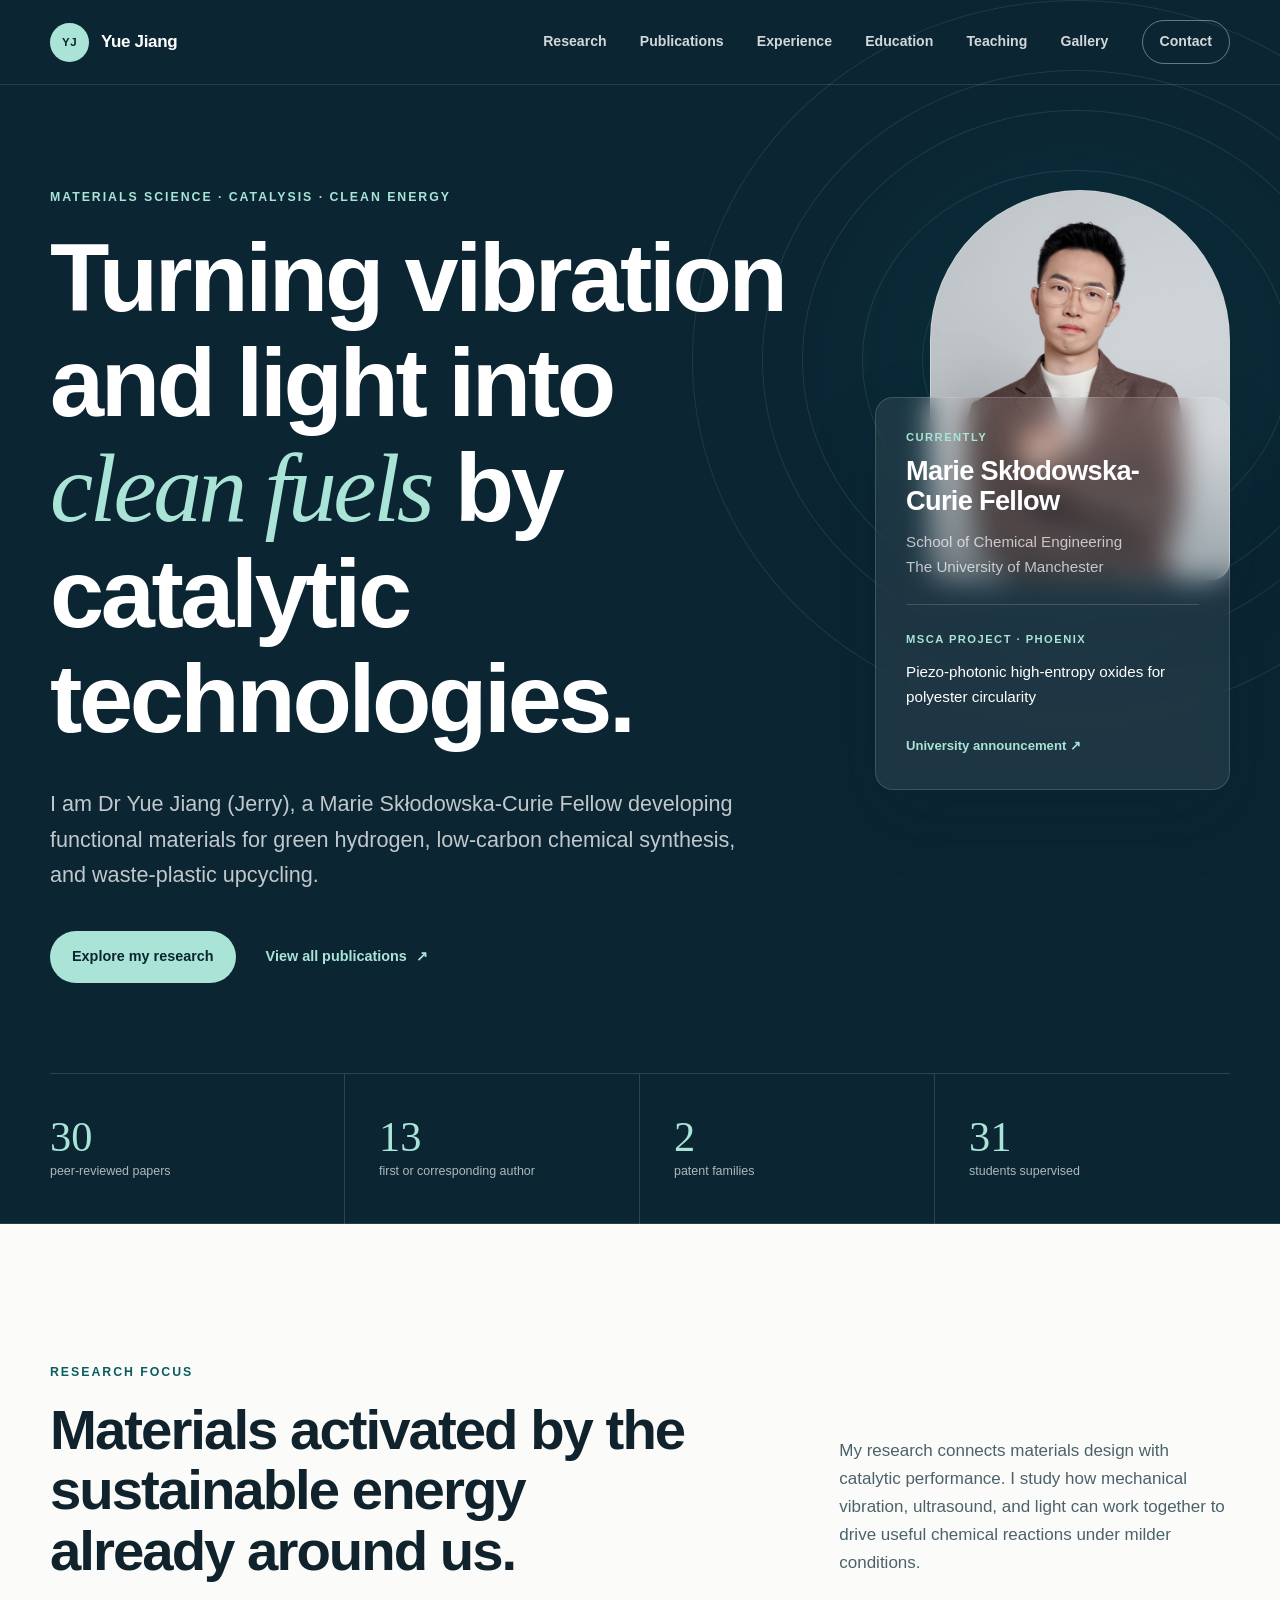
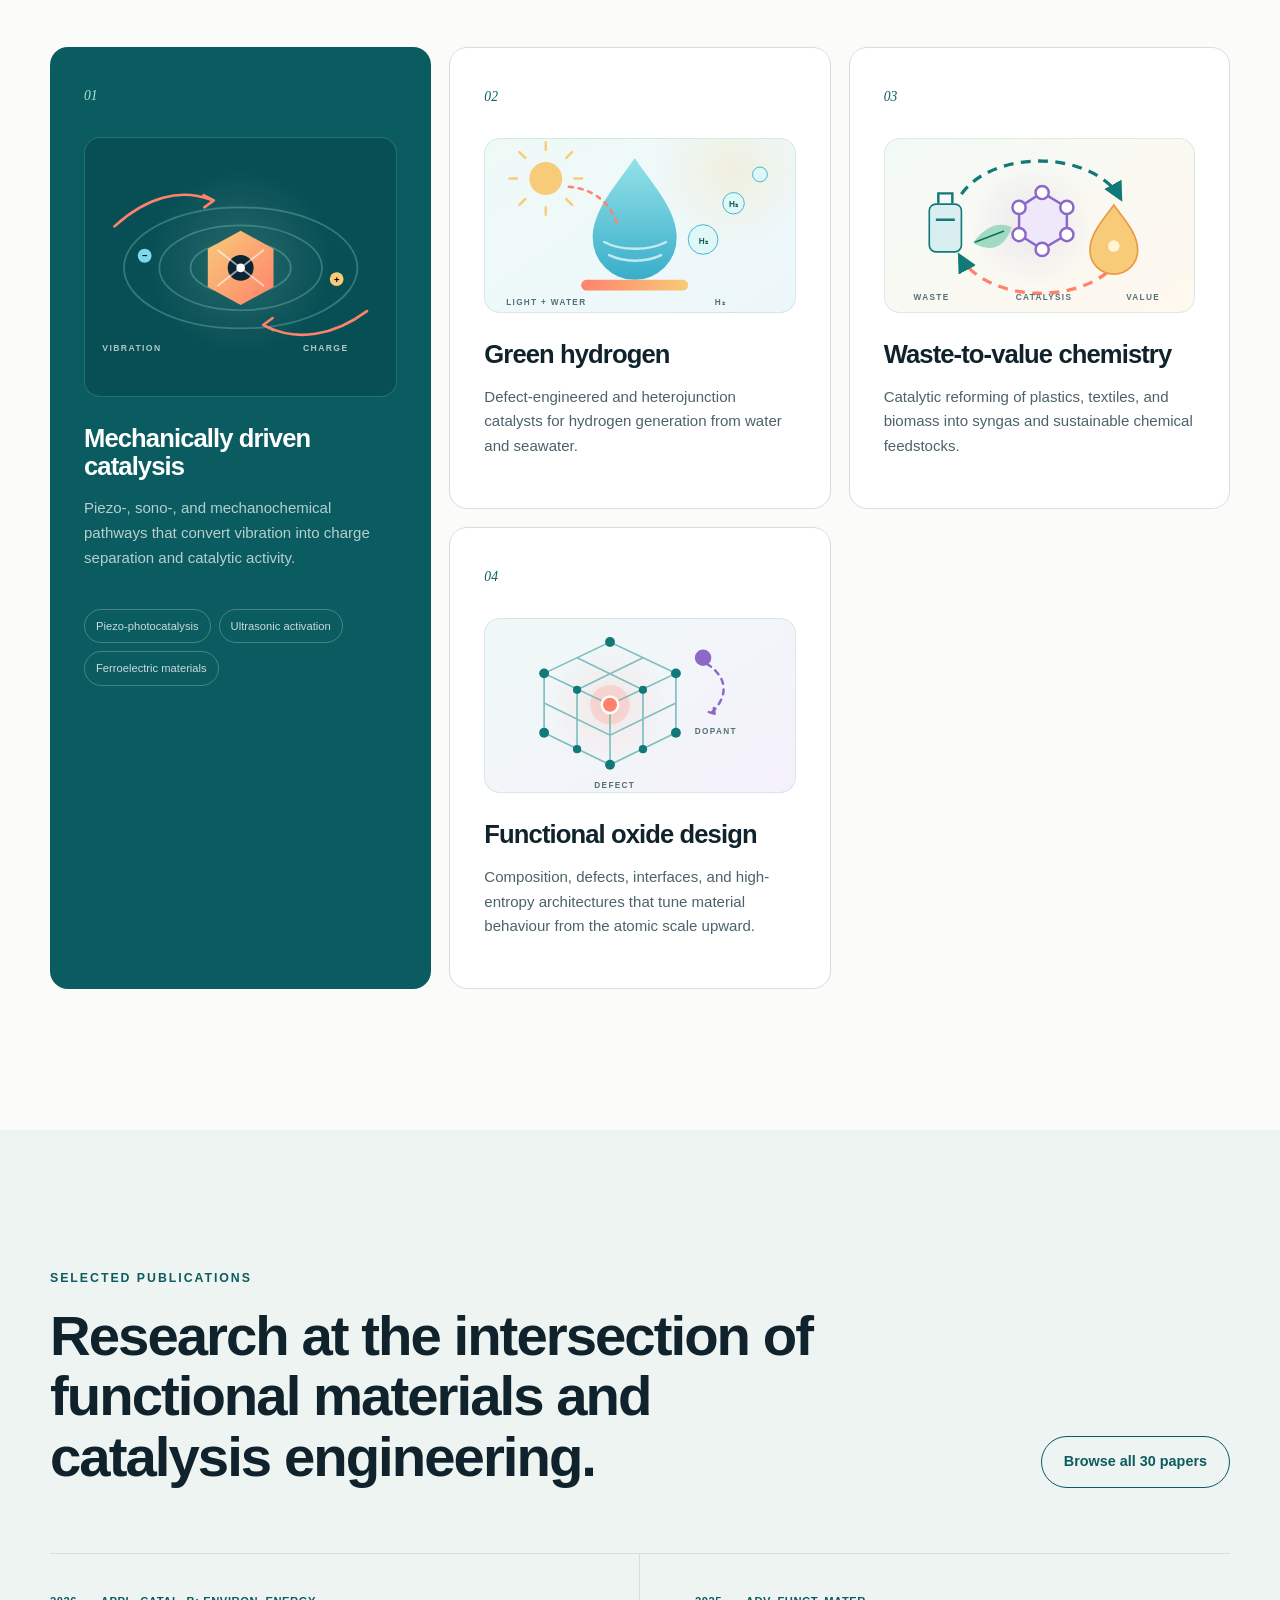
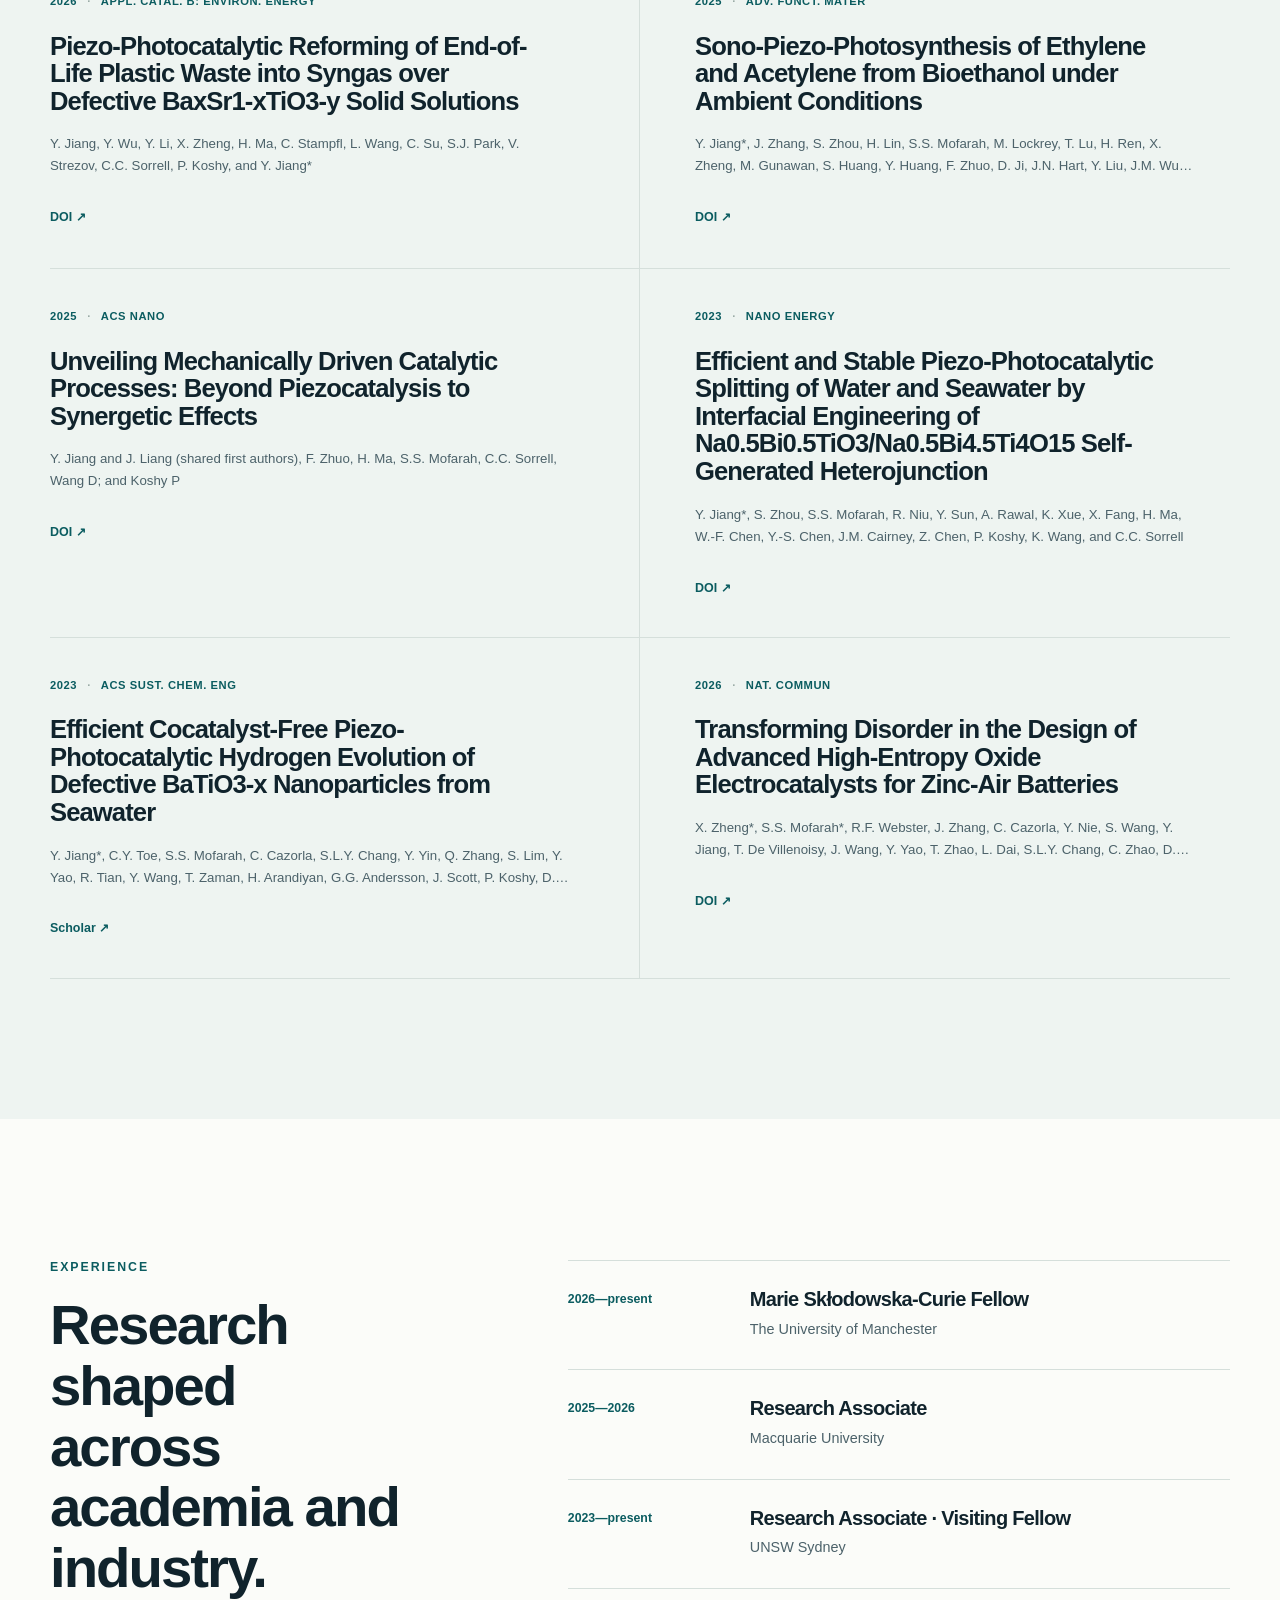
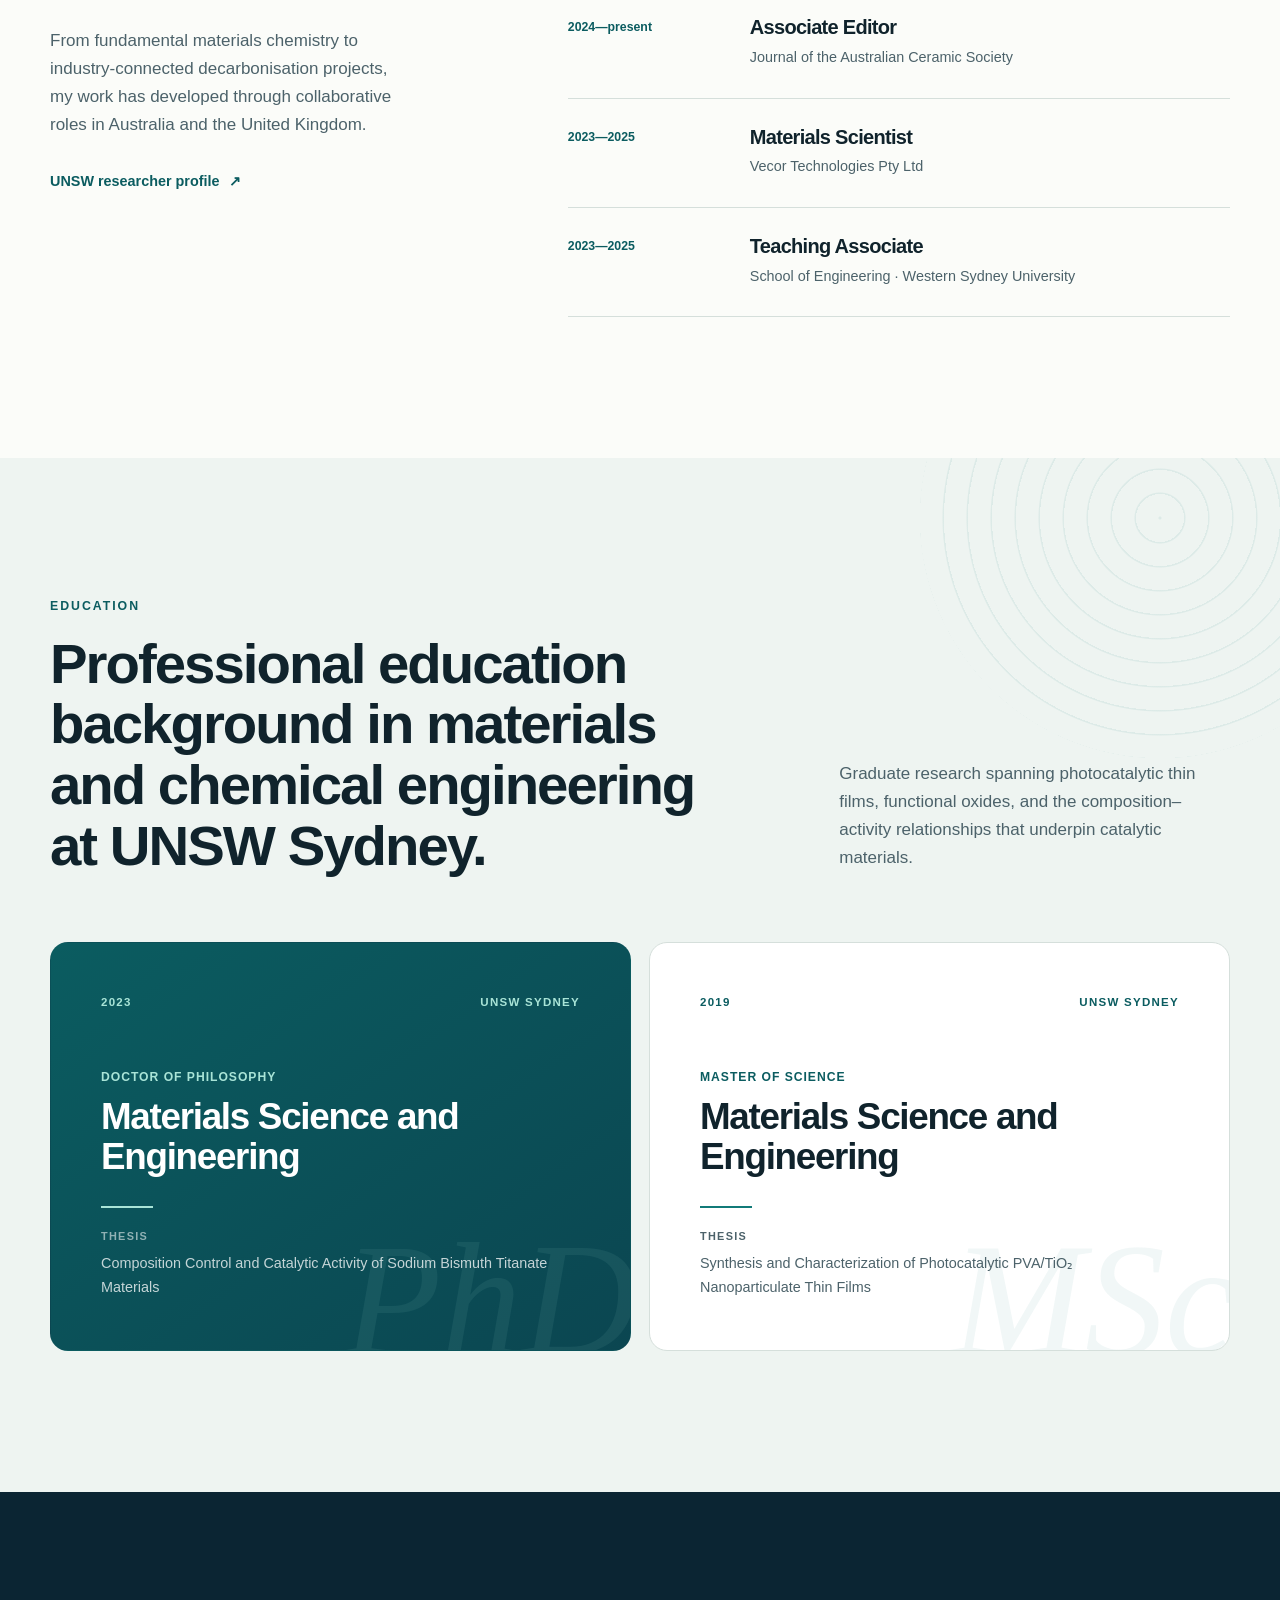
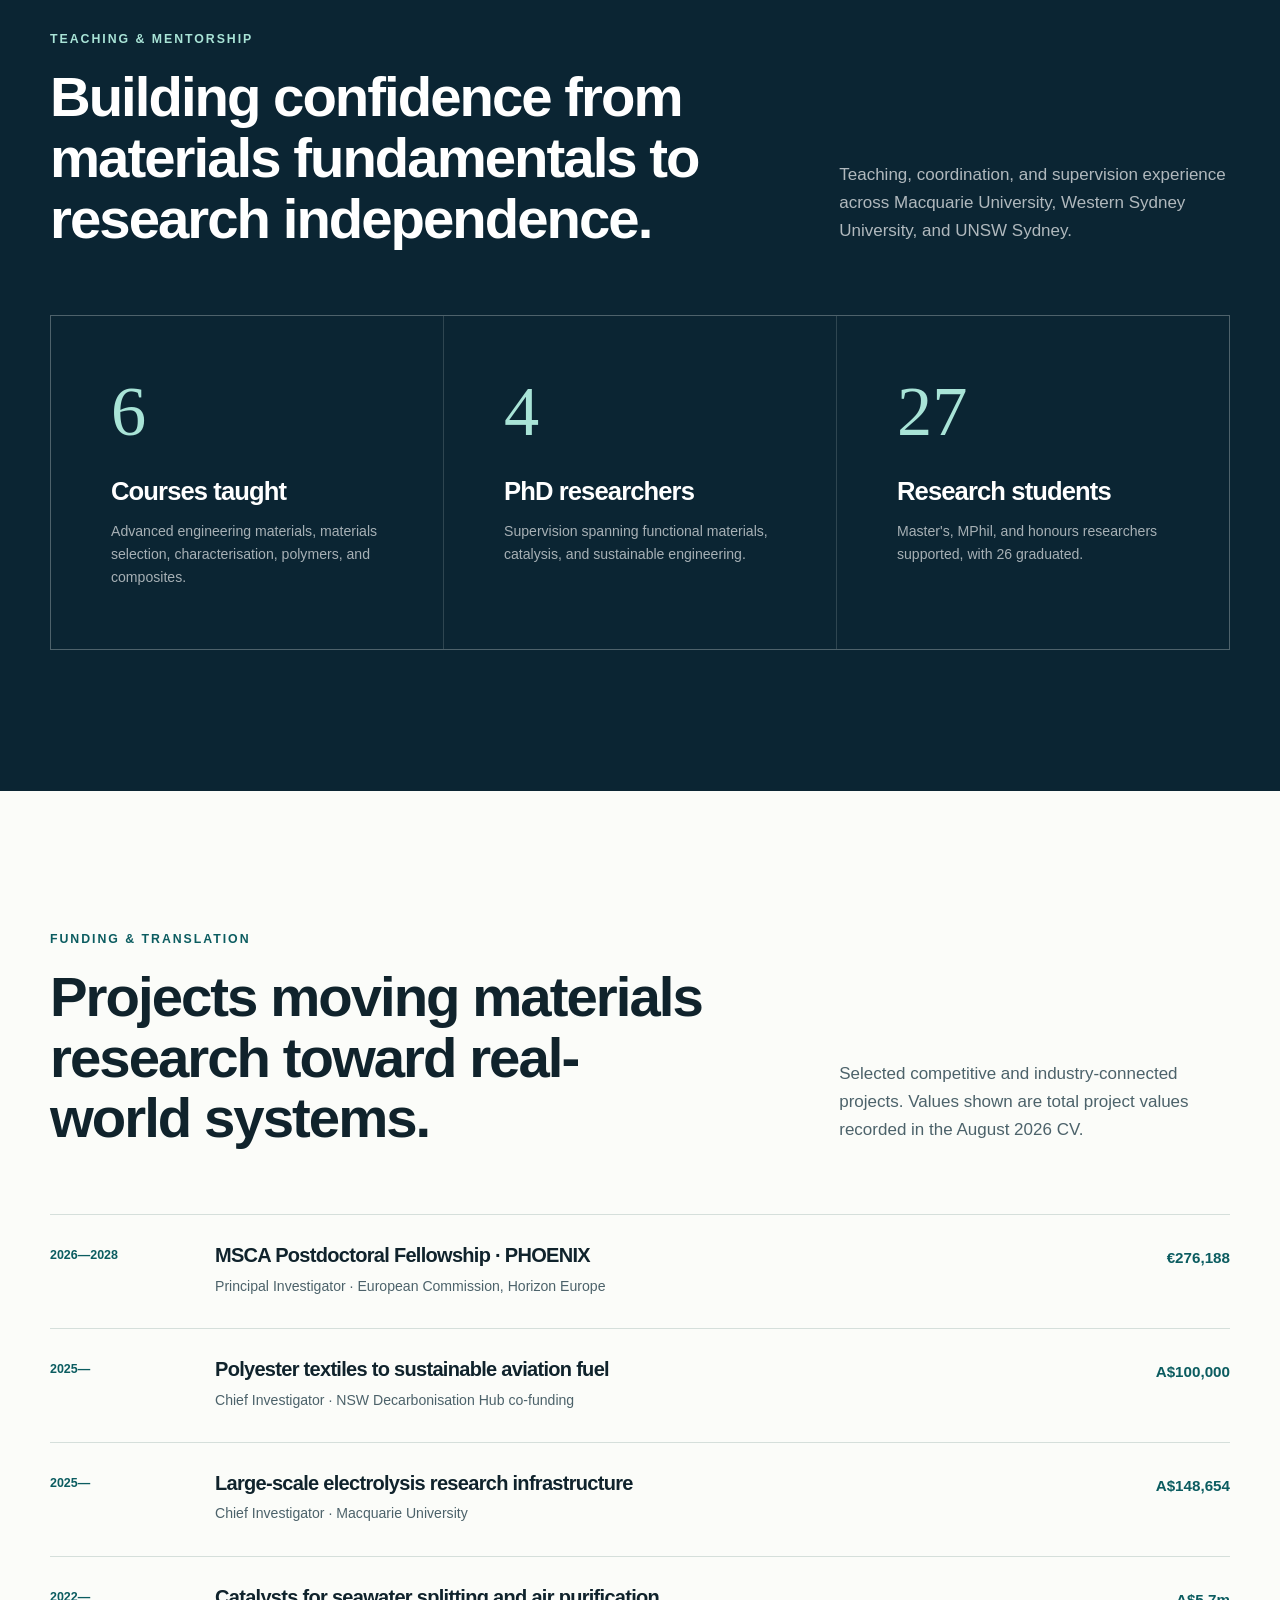
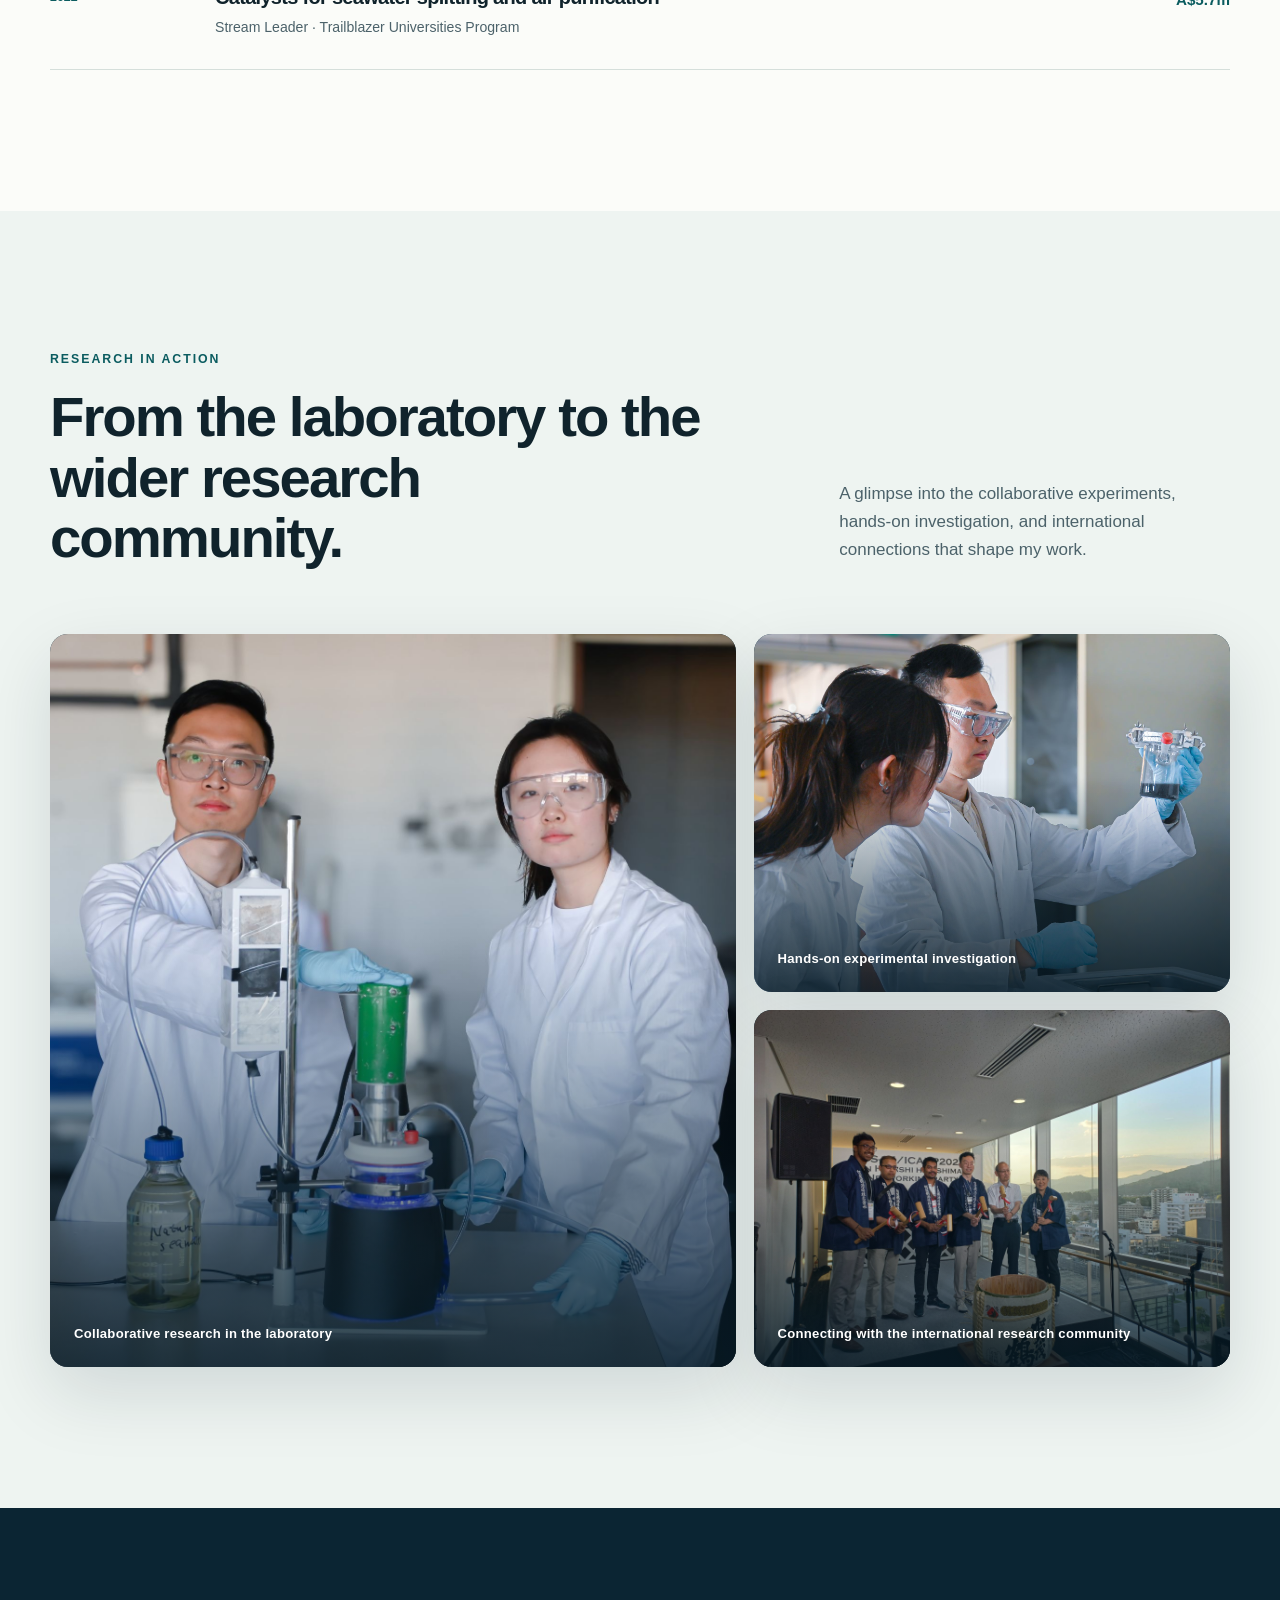
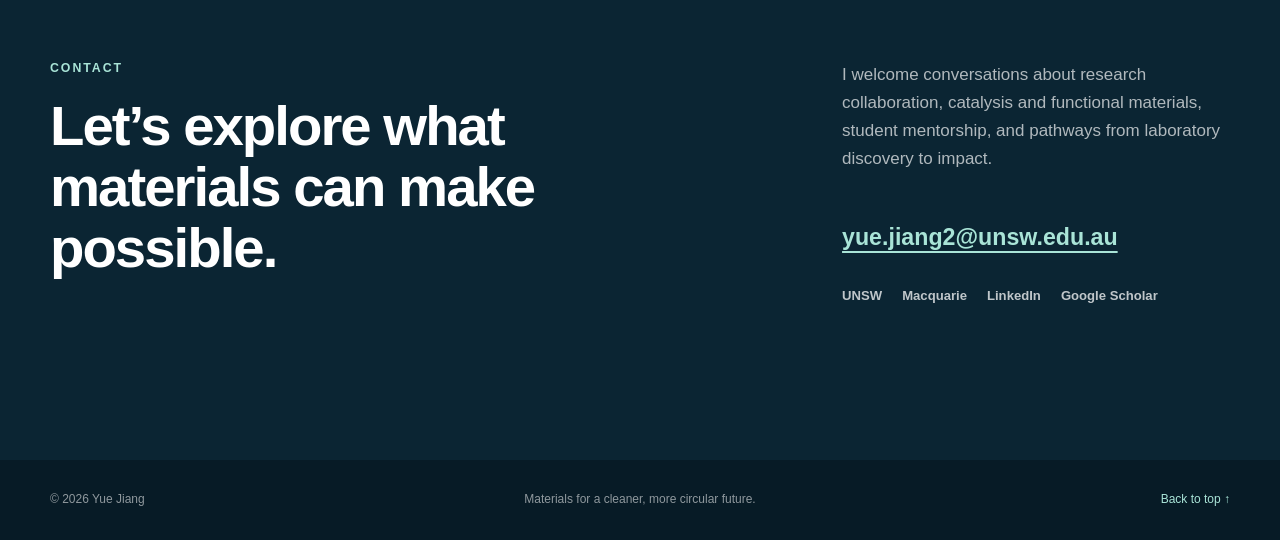
==== index.html @ 69fc76f1 "Add research gallery and Scholar profile" ====
<!doctype html>
<html lang="en">
  <head>
    <meta charset="utf-8" />
    <meta name="viewport" content="width=device-width, initial-scale=1" />
    <meta name="theme-color" content="#0b2533" />
    <meta name="author" content="Dr Yue Jiang (Jerry)" />
    <meta name="robots" content="index, follow, max-image-preview:large" />
    <meta
      name="description"
      content="Dr Yue Jiang (Jerry) is a Marie Skłodowska-Curie Fellow and UNSW Sydney Visiting Fellow researching functional materials, catalysis, green hydrogen, and waste upcycling."
    />
    <meta property="og:title" content="Dr Yue Jiang (Jerry) | Functional Materials & Catalysis" />
    <meta
      property="og:description"
      content="Yue Jiang's research in functional materials, mechanically driven catalysis, green hydrogen, and waste-to-value chemistry."
    />
    <meta property="og:type" content="website" />
    <meta property="og:url" content="https://yuejiangjerry.github.io/" />
    <meta property="og:image" content="https://yuejiangjerry.github.io/assets/profile.jpeg" />
    <meta property="og:site_name" content="Dr Yue Jiang (Jerry)" />
    <link rel="canonical" href="https://yuejiangjerry.github.io/" />
    <title>Dr Yue Jiang (Jerry) | Functional Materials & Catalysis</title>
    <link rel="icon" href="assets/favicon.svg" type="image/svg+xml" />
    <link rel="stylesheet" href="assets/styles.css" />
    <script type="application/ld+json">
      {
        "@context": "https://schema.org",
        "@type": "ProfilePage",
        "@id": "https://yuejiangjerry.github.io/#profile",
        "url": "https://yuejiangjerry.github.io/",
        "dateCreated": "2026-08-14",
        "dateModified": "2026-08-15",
        "mainEntity": {
          "@type": "Person",
          "@id": "https://yuejiangjerry.github.io/#person",
          "name": "Yue Jiang",
          "alternateName": ["Yue Jiang (Jerry)", "Jerry Jiang"],
          "honorificPrefix": "Dr",
          "description": "Materials scientist researching functional materials, catalysis, clean hydrogen, and waste upcycling.",
          "jobTitle": "Marie Skłodowska-Curie Fellow",
          "url": "https://yuejiangjerry.github.io/",
          "image": "https://yuejiangjerry.github.io/assets/profile.jpeg",
          "affiliation": [
            {
              "@type": "CollegeOrUniversity",
              "name": "The University of Manchester",
              "url": "https://www.manchester.ac.uk/"
            },
            {
              "@type": "CollegeOrUniversity",
              "name": "UNSW Sydney",
              "url": "https://www.unsw.edu.au/"
            }
          ],
          "alumniOf": {
            "@type": "CollegeOrUniversity",
            "name": "UNSW Sydney",
            "url": "https://www.unsw.edu.au/"
          },
          "email": "mailto:yue.jiang2@unsw.edu.au",
          "knowsAbout": [
            "Piezo-photocatalysis",
            "Green hydrogen",
            "Functional materials",
            "Waste plastic upcycling",
            "Mechanochemistry"
          ],
          "sameAs": [
            "https://www.unsw.edu.au/staff/yue-jiang",
            "https://researchers.mq.edu.au/en/persons/yue-jiang/",
            "https://www.linkedin.com/in/yue-jiang-2999b3197",
            "https://scholar.google.com/citations?user=jmrYT-IAAAAJ&hl=en&oi=ao"
          ]
        }
      }
    </script>
  </head>
  <body>
    <a class="skip-link" href="#main">Skip to content</a>
    <header class="site-header" data-header>
      <div class="shell nav-wrap">
        <a class="brand" href="index.html" aria-label="Yue Jiang, home">
          <span class="brand-mark" aria-hidden="true">YJ</span>
          <span class="brand-name">Yue Jiang</span>
        </a>
        <button class="nav-toggle" type="button" aria-expanded="false" aria-controls="site-nav">
          <span class="sr-only">Toggle navigation</span>
          <span></span><span></span>
        </button>
        <nav id="site-nav" class="site-nav" aria-label="Primary navigation">
          <a href="#research">Research</a>
          <a href="publications.html">Publications</a>
          <a href="#experience">Experience</a>
          <a href="#education">Education</a>
          <a href="#teaching">Teaching</a>
          <a href="#gallery">Gallery</a>
          <a class="nav-contact" href="#contact">Contact</a>
        </nav>
      </div>
    </header>

    <main id="main">
      <section class="hero section-dark">
        <div class="hero-field" aria-hidden="true">
          <i></i><i></i><i></i><i></i><i></i>
        </div>
        <div class="shell hero-grid">
          <div class="hero-copy">
            <p class="eyebrow hero-eyebrow">Materials science · Catalysis · Clean energy</p>
            <h1>Turning vibration and light into <em>clean fuels</em> by catalytic technologies.</h1>
            <p class="hero-lead">
              I am Dr Yue Jiang (Jerry), a Marie Skłodowska-Curie Fellow developing functional materials for
              green hydrogen, low-carbon chemical synthesis, and waste-plastic upcycling.
            </p>
            <div class="hero-actions">
              <a class="button button-light" href="#research">Explore my research</a>
              <a class="text-link text-link-light" href="publications.html">
                View all publications <span aria-hidden="true">↗</span>
              </a>
            </div>
          </div>
          <div class="hero-visual">
            <figure class="portrait-frame">
              <img
                src="assets/profile.jpeg"
                alt="Portrait of Dr Yue Jiang"
                width="1440"
                height="1920"
                decoding="async"
                fetchpriority="high"
              />
            </figure>
            <aside class="hero-card" aria-label="Current appointment">
              <p class="card-kicker">Currently</p>
              <h2>Marie Skłodowska-Curie Fellow</h2>
              <p>School of Chemical Engineering<br />The University of Manchester</p>
              <div class="hero-card-rule"></div>
              <p class="project-label">MSCA Project · PHOENIX</p>
              <p class="project-name">Piezo-photonic high-entropy oxides for polyester circularity</p>
              <a
                class="card-link"
                href="https://www.manchester.ac.uk/about/news/msca-postdoctoral-fellowships/"
                target="_blank"
                rel="noreferrer"
              >University announcement <span aria-hidden="true">↗</span></a>
            </aside>
          </div>
        </div>
        <div class="shell stats" aria-label="Career highlights">
          <div><strong>30</strong><span>peer-reviewed papers</span></div>
          <div><strong>13</strong><span>first or corresponding author</span></div>
          <div><strong>2</strong><span>patent families</span></div>
          <div><strong>31</strong><span>students supervised</span></div>
        </div>
      </section>

      <section id="research" class="section research-section">
        <div class="shell">
          <div class="section-intro split-heading">
            <div>
              <p class="eyebrow">Research focus</p>
                <h2>Materials activated by the sustainable energy already around us.</h2>
            </div>
            <p>
              My research connects materials design with catalytic performance. I study how
              mechanical vibration, ultrasound, and light can work together to drive useful chemical
              reactions under milder conditions.
            </p>
          </div>
          <div class="research-grid">
            <article class="research-card research-card-featured">
              <span class="research-number">01</span>
              <div class="research-visual visual-mechanical" aria-hidden="true">
                <svg viewBox="0 0 360 250" role="presentation">
                  <defs>
                    <linearGradient id="mech-core" x1="0" y1="0" x2="1" y2="1">
                      <stop offset="0" stop-color="#f8cb78" />
                      <stop offset="1" stop-color="#ff826c" />
                    </linearGradient>
                  </defs>
                  <g fill="none" stroke="#a9e4d7" stroke-width="2">
                    <ellipse class="wave-ring wave-1" cx="180" cy="126" rx="58" ry="30" />
                    <ellipse class="wave-ring wave-2" cx="180" cy="126" rx="94" ry="49" />
                    <ellipse class="wave-ring wave-3" cx="180" cy="126" rx="135" ry="70" />
                  </g>
                  <g class="mech-core">
                    <path d="M180 83 218 104v44l-38 21-38-21v-44Z" fill="url(#mech-core)" />
                    <circle cx="180" cy="126" r="15" fill="#0b2533" />
                    <circle cx="180" cy="126" r="5" fill="#fff" />
                    <path d="m153 105 54 42M207 105l-54 42" stroke="#fff" stroke-width="2" opacity=".6" />
                  </g>
                  <g class="charge charge-left">
                    <circle cx="69" cy="112" r="8" fill="#7fd8e7" />
                    <text x="69" y="116" text-anchor="middle">−</text>
                  </g>
                  <g class="charge charge-right">
                    <circle cx="291" cy="139" r="8" fill="#f8cb78" />
                    <text x="291" y="143" text-anchor="middle">+</text>
                  </g>
                  <path class="energy-path" d="M34 78c37-34 76-44 111-31M326 176c-39 29-81 35-116 18" fill="none" stroke="#ff826c" stroke-linecap="round" stroke-width="3" />
                  <path d="m137 42 12 6-11 8M218 198l-12-6 11-8" fill="none" stroke="#ff826c" stroke-linecap="round" stroke-linejoin="round" stroke-width="3" />
                  <text class="svg-label" x="20" y="222">VIBRATION</text>
                  <text class="svg-label" x="252" y="222">CHARGE</text>
                </svg>
              </div>
              <h3>Mechanically driven catalysis</h3>
              <p>
                Piezo-, sono-, and mechanochemical pathways that convert vibration into charge
                separation and catalytic activity.
              </p>
              <ul>
                <li>Piezo-photocatalysis</li>
                <li>Ultrasonic activation</li>
                <li>Ferroelectric materials</li>
              </ul>
            </article>
            <article class="research-card">
              <span class="research-number">02</span>
              <div class="research-visual visual-hydrogen" aria-hidden="true">
                <svg viewBox="0 0 360 210" role="presentation">
                  <defs>
                    <linearGradient id="water-drop" x1="0" y1="0" x2="0" y2="1">
                      <stop offset="0" stop-color="#8be0e6" />
                      <stop offset="1" stop-color="#2aa7c6" />
                    </linearGradient>
                    <linearGradient id="catalyst-bar" x1="0" y1="0" x2="1" y2="0">
                      <stop offset="0" stop-color="#ff826c" />
                      <stop offset="1" stop-color="#f8cb78" />
                    </linearGradient>
                  </defs>
                  <circle cx="66" cy="48" r="20" fill="#f8cb78" />
                  <g class="photo-rays" stroke="#f8cb78" stroke-linecap="round" stroke-width="3">
                    <path d="M66 13v-9M66 92v-9M31 48h-9M110 48h-9M41 23l-7-7M98 80l-7-7M91 23l7-7M34 80l7-7" />
                  </g>
                  <path class="hydrogen-drop" d="M174 23c-18 28-51 61-51 97a51 51 0 0 0 102 0c0-36-33-69-51-97Z" fill="url(#water-drop)" opacity=".92" />
                  <path d="M137 125c20 11 55 11 75 0M143 141c18 9 45 9 63 0" fill="none" stroke="#dff8f7" stroke-linecap="round" stroke-width="3" opacity=".8" />
                  <rect x="109" y="171" width="130" height="13" rx="6.5" fill="url(#catalyst-bar)" />
                  <g class="bubble bubble-1"><circle cx="257" cy="122" r="18" fill="#dff8f7" stroke="#2aa7c6" /><text x="257" y="127">H₂</text></g>
                  <g class="bubble bubble-2"><circle cx="294" cy="78" r="13" fill="#dff8f7" stroke="#2aa7c6" /><text x="294" y="82">H₂</text></g>
                  <g class="bubble bubble-3"><circle cx="326" cy="43" r="9" fill="#dff8f7" stroke="#2aa7c6" /></g>
                  <path class="electron-flow" d="M94 58c34 3 51 22 60 48" fill="none" stroke="#ff826c" stroke-dasharray="5 7" stroke-linecap="round" stroke-width="3" />
                  <text class="svg-label dark" x="18" y="201">LIGHT + WATER</text>
                  <text class="svg-label dark" x="271" y="201">H₂</text>
                </svg>
              </div>
              <h3>Green hydrogen</h3>
              <p>
                Defect-engineered and heterojunction catalysts for hydrogen generation from water
                and seawater.
              </p>
            </article>
            <article class="research-card">
              <span class="research-number">03</span>
              <div class="research-visual visual-circularity" aria-hidden="true">
                <svg viewBox="0 0 360 210" role="presentation">
                  <defs>
                    <marker id="cycle-arrow" viewBox="0 0 10 10" refX="8" refY="5" markerWidth="6" markerHeight="6" orient="auto-start-reverse">
                      <path d="m0 0 10 5-10 5Z" fill="#117a78" />
                    </marker>
                  </defs>
                  <path class="cycle-path" d="M85 67a104 68 0 0 1 193 5" fill="none" marker-end="url(#cycle-arrow)" stroke="#117a78" stroke-width="4" />
                  <path class="cycle-path cycle-path-return" d="M276 147a104 68 0 0 1-193-5" fill="none" marker-end="url(#cycle-arrow)" stroke="#ff826c" stroke-width="4" />
                  <g class="waste-icon">
                    <rect x="46" y="79" width="39" height="58" rx="8" fill="#d8eef0" stroke="#117a78" stroke-width="2" />
                    <path d="M57 78v-12h17v12M54 98h23" fill="none" stroke="#117a78" stroke-width="3" />
                    <path d="M99 126c19-25 36-24 47-19-7 22-23 33-47 19Z" fill="#9fdac1" />
                    <path d="m102 125 34-13" stroke="#0b705e" stroke-linecap="round" stroke-width="2" />
                  </g>
                  <g class="value-icon">
                    <path d="M270 80c-13 18-29 35-29 55a29 29 0 0 0 58 0c0-20-16-37-29-55Z" fill="#f8cb78" stroke="#e89a46" stroke-width="2" />
                    <circle cx="270" cy="130" r="7" fill="#fff5d5" />
                  </g>
                  <g class="molecule" fill="#fff" stroke="#8d68c7" stroke-width="3">
                    <path d="m155 83 28-18 30 18v33l-30 18-28-18Z" fill="#eee8fa" />
                    <circle cx="155" cy="83" r="8" /><circle cx="183" cy="65" r="8" /><circle cx="213" cy="83" r="8" />
                    <circle cx="213" cy="116" r="8" /><circle cx="183" cy="134" r="8" /><circle cx="155" cy="116" r="8" />
                  </g>
                  <text class="svg-label dark" x="27" y="195">WASTE</text>
                  <text class="svg-label dark" x="151" y="195">CATALYSIS</text>
                  <text class="svg-label dark" x="285" y="195">VALUE</text>
                </svg>
              </div>
              <h3>Waste-to-value chemistry</h3>
              <p>
                Catalytic reforming of plastics, textiles, and biomass into syngas and sustainable
                chemical feedstocks.
              </p>
            </article>
            <article class="research-card">
              <span class="research-number">04</span>
              <div class="research-visual visual-lattice" aria-hidden="true">
                <svg viewBox="0 0 360 210" role="presentation">
                  <g class="lattice-lines" fill="none" stroke="#7cbfbe" stroke-width="2">
                    <path d="m64 66 80-38 80 38-80 38Zm80 38v73M64 66v72l80 39 80-39V66M104 47l80 39v72M184 47l-80 39v72M64 102l80 39 80-39" />
                  </g>
                  <g class="lattice-nodes" fill="#117a78">
                    <circle cx="64" cy="66" r="6" /><circle cx="144" cy="28" r="6" /><circle cx="224" cy="66" r="6" />
                    <circle cx="64" cy="138" r="6" /><circle cx="144" cy="104" r="6" /><circle cx="224" cy="138" r="6" />
                    <circle cx="144" cy="177" r="6" /><circle cx="104" cy="86" r="5" /><circle cx="184" cy="86" r="5" />
                    <circle cx="104" cy="158" r="5" /><circle cx="184" cy="158" r="5" />
                  </g>
                  <circle class="defect-halo" cx="144" cy="104" r="24" fill="#ff826c" opacity=".22" />
                  <circle class="defect-node" cx="144" cy="104" r="10" fill="#ff826c" stroke="#fff" stroke-width="3" />
                  <path class="dopant-path" d="M250 48c35 16 42 42 17 66" fill="none" stroke="#8d68c7" stroke-dasharray="6 7" stroke-linecap="round" stroke-width="3" />
                  <circle class="dopant-node" cx="257" cy="47" r="10" fill="#8d68c7" />
                  <path d="m264 113 7 2-1-7" fill="none" stroke="#8d68c7" stroke-linecap="round" stroke-linejoin="round" stroke-width="3" />
                  <text class="svg-label dark" x="247" y="139">DOPANT</text>
                  <text class="svg-label dark" x="125" y="205">DEFECT</text>
                </svg>
              </div>
              <h3>Functional oxide design</h3>
              <p>
                Composition, defects, interfaces, and high-entropy architectures that tune material
                behaviour from the atomic scale upward.
              </p>
            </article>
          </div>
        </div>
      </section>

      <section class="section section-tint" id="publications">
        <div class="shell">
          <div class="section-intro publication-heading">
            <div>
              <p class="eyebrow">Selected publications</p>
              <h2>Research at the intersection of functional materials and catalysis engineering.</h2>
            </div>
            <a class="button button-outline" href="publications.html">Browse all 30 papers</a>
          </div>
          <div class="featured-publications" data-featured-publications aria-live="polite">
            <p class="loading-message">Loading selected publications…</p>
          </div>
        </div>
      </section>

      <section id="experience" class="section experience-section">
        <div class="shell experience-grid">
          <div class="experience-intro">
            <p class="eyebrow">Experience</p>
            <h2>Research shaped across academia and industry.</h2>
            <p>
              From fundamental materials chemistry to industry-connected decarbonisation projects,
              my work has developed through collaborative roles in Australia and the United Kingdom.
            </p>
            <a
              class="text-link"
              href="https://www.unsw.edu.au/staff/yue-jiang"
              target="_blank"
              rel="noreferrer"
            >UNSW researcher profile <span aria-hidden="true">↗</span></a>
          </div>
          <ol class="timeline">
            <li>
              <time>2026—present</time>
              <div><h3>Marie Skłodowska-Curie Fellow</h3><p>The University of Manchester</p></div>
            </li>
            <li>
              <time>2025—2026</time>
              <div><h3>Research Associate</h3><p>Macquarie University</p></div>
            </li>
            <li>
              <time>2023—present</time>
              <div><h3>Research Associate · Visiting Fellow</h3><p>UNSW Sydney</p></div>
            </li>
            <li>
              <time>2024—present</time>
              <div><h3>Associate Editor</h3><p>Journal of the Australian Ceramic Society</p></div>
            </li>
            <li>
              <time>2023—2025</time>
              <div><h3>Materials Scientist</h3><p>Vecor Technologies Pty Ltd</p></div>
            </li>
            <li>
              <time>2023—2025</time>
              <div><h3>Teaching Associate</h3><p>School of Engineering · Western Sydney University</p></div>
            </li>
          </ol>
        </div>
      </section>

      <section id="education" class="section section-tint education-section">
        <div class="shell">
          <div class="section-intro split-heading education-heading">
            <div>
              <p class="eyebrow">Education</p>
                <h2>Professional education background in materials and chemical engineering at UNSW Sydney.</h2>
            </div>
            <p>
              Graduate research spanning photocatalytic thin films, functional oxides, and the
              composition–activity relationships that underpin catalytic materials.
            </p>
          </div>
          <div class="degree-grid">
            <article class="degree-card degree-card-primary">
              <div class="degree-meta"><span>2023</span><span>UNSW Sydney</span></div>
              <p class="degree-type">Doctor of Philosophy</p>
              <h3>Materials Science and Engineering</h3>
              <div class="degree-rule"></div>
              <p class="thesis-label">Thesis</p>
              <p class="thesis-title">Composition Control and Catalytic Activity of Sodium Bismuth Titanate Materials</p>
            </article>
            <article class="degree-card">
              <div class="degree-meta"><span>2019</span><span>UNSW Sydney</span></div>
              <p class="degree-type">Master of Science</p>
              <h3>Materials Science and Engineering</h3>
              <div class="degree-rule"></div>
              <p class="thesis-label">Thesis</p>
              <p class="thesis-title">Synthesis and Characterization of Photocatalytic PVA/TiO₂ Nanoparticulate Thin Films</p>
            </article>
          </div>
        </div>
      </section>

      <section id="teaching" class="section section-dark teaching-section">
        <div class="shell">
          <div class="section-intro split-heading">
            <div>
              <p class="eyebrow hero-eyebrow">Teaching & mentorship</p>
              <h2>Building confidence from materials fundamentals to research independence.</h2>
            </div>
            <p>
              Teaching, coordination, and supervision experience across Macquarie University,
              Western Sydney University, and UNSW Sydney.
            </p>
          </div>
          <div class="teaching-grid">
            <article>
              <strong>6</strong>
              <h3>Courses taught</h3>
              <p>Advanced engineering materials, materials selection, characterisation, polymers, and composites.</p>
            </article>
            <article>
              <strong>4</strong>
              <h3>PhD researchers</h3>
              <p>Supervision spanning functional materials, catalysis, and sustainable engineering.</p>
            </article>
            <article>
              <strong>27</strong>
              <h3>Research students</h3>
              <p>Master's, MPhil, and honours researchers supported, with 26 graduated.</p>
            </article>
          </div>
        </div>
      </section>

      <section class="section grants-section">
        <div class="shell">
          <div class="section-intro split-heading">
            <div>
              <p class="eyebrow">Funding & translation</p>
              <h2>Projects moving materials research toward real-world systems.</h2>
            </div>
            <p>Selected competitive and industry-connected projects. Values shown are total project values recorded in the August 2026 CV.</p>
          </div>
          <div class="grant-list">
            <article>
              <span class="grant-year">2026—2028</span>
              <div><h3>MSCA Postdoctoral Fellowship · PHOENIX</h3><p>Principal Investigator · European Commission, Horizon Europe</p></div>
              <strong>€276,188</strong>
            </article>
            <article>
              <span class="grant-year">2025—</span>
              <div><h3>Polyester textiles to sustainable aviation fuel</h3><p>Chief Investigator · NSW Decarbonisation Hub co-funding</p></div>
              <strong>A$100,000</strong>
            </article>
            <article>
              <span class="grant-year">2025—</span>
              <div><h3>Large-scale electrolysis research infrastructure</h3><p>Chief Investigator · Macquarie University</p></div>
              <strong>A$148,654</strong>
            </article>
            <article>
              <span class="grant-year">2022—</span>
              <div><h3>Catalysts for seawater splitting and air purification</h3><p>Stream Leader · Trailblazer Universities Program</p></div>
              <strong>A$5.7m</strong>
            </article>
          </div>
        </div>
      </section>

      <section id="gallery" class="section section-tint gallery-section">
        <div class="shell">
          <div class="section-intro split-heading gallery-heading">
            <div>
              <p class="eyebrow">Research in action</p>
              <h2>From the laboratory to the wider research community.</h2>
            </div>
            <p>
              A glimpse into the collaborative experiments, hands-on investigation, and international
              connections that shape my work.
            </p>
          </div>
          <div class="gallery-grid">
            <figure class="gallery-item gallery-item-featured">
              <img
                src="assets/gallery-lab-collaboration.jpg"
                alt="Dr Yue Jiang and a colleague standing beside laboratory equipment"
                width="1821"
                height="1536"
                loading="lazy"
                decoding="async"
              />
              <figcaption>Collaborative research in the laboratory</figcaption>
            </figure>
            <figure class="gallery-item">
              <img
                src="assets/gallery-experiment.jpg"
                alt="Dr Yue Jiang and a colleague examining an experimental vessel"
                width="2048"
                height="1365"
                loading="lazy"
                decoding="async"
              />
              <figcaption>Hands-on experimental investigation</figcaption>
            </figure>
            <figure class="gallery-item">
              <img
                src="assets/gallery-conference.jpg"
                alt="Dr Yue Jiang with research colleagues at an international conference"
                width="2048"
                height="1536"
                loading="lazy"
                decoding="async"
              />
              <figcaption>Connecting with the international research community</figcaption>
            </figure>
          </div>
        </div>
      </section>

      <section id="contact" class="contact-section section-dark">
        <div class="shell contact-grid">
          <div>
            <p class="eyebrow hero-eyebrow">Contact</p>
            <h2>Let’s explore what materials can make possible.</h2>
          </div>
          <div class="contact-copy">
            <p>
              I welcome conversations about research collaboration, catalysis and functional
              materials, student mentorship, and pathways from laboratory discovery to impact.
            </p>
            <a class="contact-email" href="mailto:yue.jiang2@unsw.edu.au">yue.jiang2@unsw.edu.au</a>
            <div class="profile-links" aria-label="Professional profiles">
              <a href="https://www.unsw.edu.au/staff/yue-jiang" target="_blank" rel="me noreferrer">UNSW</a>
              <a href="https://researchers.mq.edu.au/en/persons/yue-jiang/" target="_blank" rel="me noreferrer">Macquarie</a>
              <a href="https://www.linkedin.com/in/yue-jiang-2999b3197" target="_blank" rel="me noreferrer">LinkedIn</a>
              <a href="https://scholar.google.com/citations?user=jmrYT-IAAAAJ&amp;hl=en&amp;oi=ao" target="_blank" rel="me noreferrer">Google Scholar</a>
            </div>
          </div>
        </div>
      </section>
    </main>

    <footer class="site-footer">
      <div class="shell footer-grid">
        <p>© <span data-current-year>2026</span> Yue Jiang</p>
        <p>Materials for a cleaner, more circular future.</p>
        <a href="#main">Back to top ↑</a>
      </div>
    </footer>

    <script src="assets/site.js" defer></script>
  </body>
</html>
---- assets/styles.css ----
:root {
  --ink: #10232c;
  --ink-soft: #4c626a;
  --navy: #0b2533;
  --navy-light: #143747;
  --teal: #117a78;
  --teal-dark: #0b5c60;
  --mint: #a9e4d7;
  --mint-soft: #e1f3ee;
  --paper: #fbfcf9;
  --tint: #eef4f1;
  --line: #d5dfdb;
  --white: #ffffff;
  --shadow: 0 26px 70px rgba(8, 34, 45, 0.13);
  --shell: 1180px;
  --radius: 18px;
  --ease: cubic-bezier(0.2, 0.75, 0.25, 1);
}

*,
*::before,
*::after {
  box-sizing: border-box;
}

html {
  scroll-behavior: smooth;
  scroll-padding-top: 90px;
}

body {
  margin: 0;
  background: var(--paper);
  color: var(--ink);
  font-family: Aptos, "Segoe UI", Inter, Arial, sans-serif;
  font-size: 17px;
  line-height: 1.65;
  text-rendering: optimizeLegibility;
  -webkit-font-smoothing: antialiased;
}

body.nav-open {
  overflow: hidden;
}

::selection {
  background: var(--mint);
  color: var(--navy);
}

a {
  color: inherit;
}

button,
input,
select {
  font: inherit;
}

img,
svg {
  display: block;
  max-width: 100%;
}

h1,
h2,
h3,
p {
  margin-top: 0;
}

h1,
h2,
h3 {
  font-weight: 620;
  letter-spacing: -0.035em;
  line-height: 1.08;
}

h1 {
  font-size: clamp(3rem, 7.6vw, 6.7rem);
}

h2 {
  font-size: clamp(2.3rem, 4.4vw, 4.15rem);
}

h3 {
  font-size: clamp(1.25rem, 2vw, 1.65rem);
}

.shell {
  width: min(calc(100% - 48px), var(--shell));
  margin-inline: auto;
}

.section {
  padding: clamp(92px, 11vw, 152px) 0;
}

.section-dark {
  background: var(--navy);
  color: var(--white);
}

.section-tint {
  background: var(--tint);
}

.eyebrow {
  margin-bottom: 20px;
  color: var(--teal-dark);
  font-size: 0.77rem;
  font-weight: 760;
  letter-spacing: 0.16em;
  line-height: 1.2;
  text-transform: uppercase;
}

.hero-eyebrow {
  color: var(--mint);
}

.sr-only {
  position: absolute;
  width: 1px;
  height: 1px;
  padding: 0;
  margin: -1px;
  overflow: hidden;
  clip: rect(0, 0, 0, 0);
  white-space: nowrap;
  border: 0;
}

.skip-link {
  position: fixed;
  z-index: 1000;
  top: 12px;
  left: 12px;
  padding: 10px 16px;
  transform: translateY(-160%);
  background: var(--white);
  color: var(--navy);
  border-radius: 8px;
  font-weight: 700;
  transition: transform 160ms ease;
}

.skip-link:focus {
  transform: translateY(0);
}

.site-header {
  position: absolute;
  z-index: 100;
  top: 0;
  right: 0;
  left: 0;
  border-bottom: 1px solid rgba(255, 255, 255, 0.12);
  color: var(--white);
}

.site-header-solid {
  position: relative;
  background: var(--navy);
}

.nav-wrap {
  display: flex;
  min-height: 84px;
  align-items: center;
  justify-content: space-between;
}

.brand {
  display: inline-flex;
  align-items: center;
  gap: 12px;
  color: inherit;
  font-weight: 720;
  text-decoration: none;
}

.brand-mark {
  display: grid;
  width: 39px;
  height: 39px;
  place-items: center;
  background: var(--mint);
  color: var(--navy);
  border-radius: 50%;
  font-size: 0.72rem;
  letter-spacing: 0.04em;
}

.brand-name {
  letter-spacing: -0.02em;
}

.site-nav {
  display: flex;
  align-items: center;
  gap: clamp(20px, 2.6vw, 38px);
}

.site-nav a {
  position: relative;
  color: rgba(255, 255, 255, 0.82);
  font-size: 0.88rem;
  font-weight: 620;
  text-decoration: none;
}

.site-nav a:not(.nav-contact)::after {
  position: absolute;
  right: 0;
  bottom: -7px;
  left: 0;
  height: 1px;
  transform: scaleX(0);
  background: var(--mint);
  content: "";
  transform-origin: right;
  transition: transform 220ms var(--ease);
}

.site-nav a:hover::after,
.site-nav a:focus-visible::after,
.site-nav a[aria-current="page"]::after {
  transform: scaleX(1);
  transform-origin: left;
}

.nav-contact {
  padding: 9px 17px;
  border: 1px solid rgba(255, 255, 255, 0.38);
  border-radius: 999px;
  transition: background 180ms ease, color 180ms ease;
}

.nav-contact:hover,
.nav-contact:focus-visible {
  background: var(--mint);
  color: var(--navy);
}

.nav-toggle {
  display: none;
  width: 44px;
  height: 44px;
  padding: 0;
  border: 0;
  background: transparent;
  color: inherit;
}

.nav-toggle span:not(.sr-only) {
  display: block;
  width: 23px;
  height: 1px;
  margin: 7px auto;
  background: currentColor;
  transition: transform 180ms ease;
}

.nav-toggle[aria-expanded="true"] span:nth-child(2) {
  transform: translateY(4px) rotate(45deg);
}

.nav-toggle[aria-expanded="true"] span:nth-child(3) {
  transform: translateY(-4px) rotate(-45deg);
}

.hero {
  position: relative;
  min-height: 920px;
  padding: 190px 0 0;
  overflow: hidden;
}

.hero::after {
  position: absolute;
  right: 0;
  bottom: 0;
  left: 0;
  height: 1px;
  background: rgba(255, 255, 255, 0.12);
  content: "";
}

.hero-field {
  position: absolute;
  z-index: 0;
  top: 0;
  right: -180px;
  width: min(60vw, 850px);
  height: 720px;
  opacity: 0.58;
  pointer-events: none;
}

.hero-field::before,
.hero-field::after,
.hero-field i {
  position: absolute;
  border: 1px solid rgba(169, 228, 215, 0.2);
  border-radius: 50%;
  content: "";
}

.hero-field::before {
  inset: 70px;
  background: radial-gradient(circle at 50% 50%, rgba(17, 122, 120, 0.3), transparent 63%);
}

.hero-field::after {
  inset: 170px;
}

.hero-field i:nth-child(1) { inset: 0; }
.hero-field i:nth-child(2) { inset: 110px; }
.hero-field i:nth-child(3) { inset: 230px; }
.hero-field i:nth-child(4) { inset: 305px; }
.hero-field i:nth-child(5) {
  top: 49%;
  left: 49%;
  width: 13px;
  height: 13px;
  border: 0;
  background: var(--mint);
  box-shadow: 0 0 55px 22px rgba(169, 228, 215, 0.38);
}

.hero-grid {
  position: relative;
  z-index: 2;
  display: grid;
  grid-template-columns: minmax(0, 1.5fr) minmax(300px, 0.55fr);
  gap: clamp(48px, 8vw, 120px);
  align-items: end;
}

.hero-visual {
  position: relative;
  align-self: start;
  padding-bottom: 210px;
}

.portrait-frame {
  position: relative;
  width: 100%;
  margin: 0;
  overflow: hidden;
  aspect-ratio: 4 / 5.2;
  background: #c9ced1;
  border: 1px solid rgba(255, 255, 255, 0.15);
  border-radius: 160px 160px 20px 20px;
  box-shadow: var(--shadow);
}

.portrait-frame::after {
  position: absolute;
  inset: 0;
  background: linear-gradient(180deg, transparent 62%, rgba(11, 37, 51, 0.3));
  content: "";
  pointer-events: none;
}

.portrait-frame img {
  width: 100%;
  height: 100%;
  object-fit: cover;
  object-position: 50% 17%;
}

.hero-copy h1 {
  max-width: 900px;
  margin-bottom: 35px;
}

.hero-copy h1 em {
  color: var(--mint);
  font-family: Georgia, "Times New Roman", serif;
  font-weight: 400;
}

.hero-lead {
  max-width: 720px;
  margin-bottom: 38px;
  color: rgba(255, 255, 255, 0.75);
  font-size: clamp(1.12rem, 1.8vw, 1.35rem);
}

.hero-actions {
  display: flex;
  align-items: center;
  gap: 30px;
  flex-wrap: wrap;
}

.button {
  display: inline-flex;
  min-height: 52px;
  align-items: center;
  justify-content: center;
  padding: 13px 22px;
  border-radius: 999px;
  font-size: 0.9rem;
  font-weight: 720;
  text-decoration: none;
  transition: transform 180ms var(--ease), background 180ms ease, color 180ms ease, border-color 180ms ease;
}

.button:hover,
.button:focus-visible {
  transform: translateY(-2px);
}

.button-light {
  background: var(--mint);
  color: var(--navy);
}

.button-light:hover,
.button-light:focus-visible {
  background: var(--white);
}

.button-outline {
  border: 1px solid var(--teal-dark);
  color: var(--teal-dark);
}

.button-outline:hover,
.button-outline:focus-visible {
  background: var(--teal-dark);
  color: var(--white);
}

.text-link {
  display: inline-flex;
  align-items: center;
  gap: 9px;
  color: var(--teal-dark);
  font-size: 0.9rem;
  font-weight: 720;
  text-decoration: none;
}

.text-link span {
  transition: transform 180ms var(--ease);
}

.text-link:hover span,
.text-link:focus-visible span {
  transform: translate(3px, -3px);
}

.text-link-light {
  color: var(--mint);
}

.hero-card {
  position: absolute;
  right: 0;
  bottom: 0;
  left: -55px;
  padding: 30px;
  background: rgba(255, 255, 255, 0.08);
  border: 1px solid rgba(255, 255, 255, 0.15);
  border-radius: var(--radius);
  box-shadow: var(--shadow);
  backdrop-filter: blur(14px);
}

.card-kicker,
.project-label {
  margin-bottom: 10px;
  color: var(--mint);
  font-size: 0.7rem;
  font-weight: 750;
  letter-spacing: 0.13em;
  text-transform: uppercase;
}

.hero-card h2 {
  margin-bottom: 14px;
  font-size: 1.7rem;
  letter-spacing: -0.025em;
}

.hero-card > p:not(.card-kicker, .project-label, .project-name) {
  color: rgba(255, 255, 255, 0.7);
  font-size: 0.95rem;
}

.hero-card-rule {
  height: 1px;
  margin: 25px 0;
  background: rgba(255, 255, 255, 0.16);
}

.project-name {
  margin-bottom: 22px;
  font-size: 0.95rem;
}

.card-link {
  color: var(--mint);
  font-size: 0.82rem;
  font-weight: 700;
  text-decoration: none;
}

.stats {
  position: relative;
  z-index: 2;
  display: grid;
  grid-template-columns: repeat(4, 1fr);
  margin-top: 90px;
  border-top: 1px solid rgba(255, 255, 255, 0.14);
}

.stats div {
  display: flex;
  min-height: 150px;
  flex-direction: column;
  justify-content: center;
  padding: 24px 34px;
  border-right: 1px solid rgba(255, 255, 255, 0.14);
}

.stats div:first-child {
  padding-left: 0;
}

.stats div:last-child {
  border-right: 0;
}

.stats strong {
  margin-bottom: 3px;
  color: var(--mint);
  font-family: Georgia, "Times New Roman", serif;
  font-size: 2.65rem;
  font-weight: 400;
  line-height: 1;
}

.stats span {
  color: rgba(255, 255, 255, 0.67);
  font-size: 0.78rem;
}

.section-intro {
  margin-bottom: 65px;
}

.split-heading {
  display: grid;
  grid-template-columns: minmax(0, 1.1fr) minmax(300px, 0.65fr);
  gap: clamp(42px, 10vw, 140px);
  align-items: end;
}

.split-heading h2 {
  max-width: 720px;
  margin-bottom: 0;
}

.split-heading > p {
  margin-bottom: 5px;
  color: var(--ink-soft);
}

.research-grid {
  display: grid;
  grid-template-columns: repeat(3, 1fr);
  gap: 18px;
}

.research-card {
  position: relative;
  min-height: 390px;
  padding: 34px;
  overflow: hidden;
  background: var(--white);
  border: 1px solid var(--line);
  border-radius: var(--radius);
  transition: transform 260ms var(--ease), box-shadow 260ms var(--ease), border-color 260ms ease;
}

.research-card:hover {
  z-index: 2;
  transform: translateY(-6px);
  border-color: rgba(17, 122, 120, 0.45);
  box-shadow: var(--shadow);
}

.research-card-featured {
  grid-row: span 2;
  min-height: 798px;
  background: var(--teal-dark);
  color: var(--white);
  border: 0;
}

.research-card-featured p {
  color: rgba(255, 255, 255, 0.7) !important;
}

.research-number {
  color: var(--teal-dark);
  font-family: Georgia, "Times New Roman", serif;
  font-size: 0.85rem;
  font-style: italic;
}

.research-card-featured .research-number {
  color: var(--mint);
}

.research-card h3 {
  margin: 28px 0 16px;
}

.research-card p {
  color: var(--ink-soft);
  font-size: 0.94rem;
}

.research-card ul {
  display: flex;
  margin: 38px 0 0;
  padding: 0;
  gap: 8px;
  flex-wrap: wrap;
  list-style: none;
}

.research-card li {
  padding: 7px 11px;
  border: 1px solid rgba(255, 255, 255, 0.24);
  border-radius: 999px;
  color: rgba(255, 255, 255, 0.78);
  font-size: 0.7rem;
}

.research-visual {
  position: relative;
  height: 175px;
  margin-top: 28px;
  overflow: hidden;
  background: linear-gradient(145deg, rgba(225, 243, 238, 0.72), rgba(255, 255, 255, 0.26));
  border: 1px solid rgba(17, 122, 120, 0.12);
  border-radius: 16px;
  transition: transform 300ms var(--ease), box-shadow 300ms var(--ease);
}

.research-card:hover .research-visual {
  transform: translateY(-3px) scale(1.015);
  box-shadow: 0 18px 38px rgba(8, 61, 70, 0.12);
}

.research-card-featured .research-visual {
  height: 260px;
  background:
    radial-gradient(circle at 50% 48%, rgba(169, 228, 215, 0.18), transparent 44%),
    rgba(5, 48, 57, 0.28);
  border-color: rgba(169, 228, 215, 0.2);
}

.research-visual svg {
  width: 100%;
  height: 100%;
}

.visual-hydrogen {
  background:
    radial-gradient(circle at 80% 18%, rgba(248, 203, 120, 0.2), transparent 27%),
    linear-gradient(145deg, #effaf7, #edf7fb);
}

.visual-circularity {
  background:
    radial-gradient(circle at 48% 50%, rgba(141, 104, 199, 0.12), transparent 34%),
    linear-gradient(145deg, #f3faf6, #fff8ee);
}

.visual-lattice {
  background:
    radial-gradient(circle at 40% 50%, rgba(255, 130, 108, 0.13), transparent 29%),
    linear-gradient(145deg, #eff9f7, #f5f1fb);
}

.svg-label {
  fill: rgba(255, 255, 255, 0.68);
  font-family: Aptos, "Segoe UI", sans-serif;
  font-size: 10px;
  font-weight: 750;
  letter-spacing: 0.16em;
}

.svg-label.dark {
  fill: #557078;
}

.wave-ring {
  opacity: 0.28;
  transform-box: view-box;
  transform-origin: center;
  animation: wavePulse 3.8s ease-in-out infinite;
}

.wave-2 { animation-delay: -1.2s; }
.wave-3 { animation-delay: -2.4s; }

.mech-core {
  transform-box: fill-box;
  transform-origin: center;
  animation: coreFloat 3.6s ease-in-out infinite;
}

.charge {
  font-size: 11px;
  font-weight: 900;
  text-anchor: middle;
  transform-box: fill-box;
  transform-origin: center;
}

.charge-left { animation: chargeLeft 3s ease-in-out infinite; }
.charge-right { animation: chargeRight 3s ease-in-out infinite; }

.energy-path,
.electron-flow,
.cycle-path,
.dopant-path {
  stroke-dashoffset: 0;
  animation: dashFlow 5s linear infinite;
}

.photo-rays {
  transform-box: fill-box;
  transform-origin: center;
  animation: rayGlow 3.2s ease-in-out infinite;
}

.hydrogen-drop {
  transform-box: fill-box;
  transform-origin: center;
  animation: dropFloat 4s ease-in-out infinite;
}

.bubble {
  transform-box: fill-box;
  transform-origin: center;
  animation: bubbleRise 4s ease-in-out infinite;
}

.bubble-2 { animation-delay: -1.2s; }
.bubble-3 { animation-delay: -2.3s; }

.bubble text {
  fill: #0b5c60;
  font-size: 10px;
  font-weight: 800;
  text-anchor: middle;
}

.cycle-path {
  stroke-dasharray: 12 9;
}

.cycle-path-return {
  animation-direction: reverse;
}

.waste-icon,
.value-icon,
.molecule {
  transform-box: fill-box;
  transform-origin: center;
  animation: coreFloat 4.4s ease-in-out infinite;
}

.value-icon { animation-delay: -1.4s; }
.molecule { animation-delay: -2.6s; }

.defect-halo {
  transform-box: fill-box;
  transform-origin: center;
  animation: defectPulse 2.8s ease-out infinite;
}

.defect-node,
.dopant-node {
  transform-box: fill-box;
  transform-origin: center;
  animation: nodeGlow 3s ease-in-out infinite;
}

.dopant-node { animation-delay: -1.5s; }

@keyframes wavePulse {
  0%, 100% { opacity: 0.2; transform: scale(0.96); }
  50% { opacity: 0.62; transform: scale(1.04); }
}

@keyframes coreFloat {
  0%, 100% { transform: translateY(0); }
  50% { transform: translateY(-7px); }
}

@keyframes chargeLeft {
  0%, 100% { transform: translate(0, 0); }
  50% { transform: translate(35px, 10px); }
}

@keyframes chargeRight {
  0%, 100% { transform: translate(0, 0); }
  50% { transform: translate(-35px, -10px); }
}

@keyframes dashFlow {
  to { stroke-dashoffset: -72; }
}

@keyframes rayGlow {
  0%, 100% { opacity: 0.48; transform: scale(0.92); }
  50% { opacity: 1; transform: scale(1.08); }
}

@keyframes dropFloat {
  0%, 100% { transform: translateY(1px); }
  50% { transform: translateY(-6px); }
}

@keyframes bubbleRise {
  0%, 100% { opacity: 0.62; transform: translateY(5px) scale(0.92); }
  50% { opacity: 1; transform: translateY(-7px) scale(1.05); }
}

@keyframes defectPulse {
  0% { opacity: 0.52; transform: scale(0.65); }
  70%, 100% { opacity: 0; transform: scale(1.65); }
}

@keyframes nodeGlow {
  0%, 100% { filter: drop-shadow(0 0 0 rgba(255, 130, 108, 0)); }
  50% { filter: drop-shadow(0 0 8px rgba(255, 130, 108, 0.75)); }
}

.publication-heading {
  display: flex;
  align-items: end;
  justify-content: space-between;
  gap: 40px;
}

.publication-heading h2 {
  max-width: 800px;
  margin-bottom: 0;
}

.featured-publications {
  display: grid;
  grid-template-columns: repeat(2, 1fr);
  border-top: 1px solid var(--line);
}

.featured-publication {
  position: relative;
  min-height: 315px;
  padding: 38px 36px 36px 0;
  border-bottom: 1px solid var(--line);
}

.featured-publication:nth-child(odd) {
  padding-right: 55px;
  border-right: 1px solid var(--line);
}

.featured-publication:nth-child(even) {
  padding-left: 55px;
}

.publication-meta,
.publication-labels,
.metric-list {
  display: flex;
  align-items: center;
  gap: 10px;
  flex-wrap: wrap;
}

.publication-meta span,
.publication-labels > span,
.metric-list span,
.role-chip {
  color: var(--teal-dark);
  font-size: 0.7rem;
  font-weight: 740;
  letter-spacing: 0.05em;
  text-transform: uppercase;
}

.publication-meta span + span::before,
.metric-list span + span::before {
  margin-right: 10px;
  color: #9aaba6;
  content: "·";
}

.featured-publication h3 {
  max-width: 500px;
  margin: 22px 0 18px;
}

.featured-publication p {
  display: -webkit-box;
  max-width: 520px;
  margin-bottom: 25px;
  overflow: hidden;
  color: var(--ink-soft);
  font-size: 0.83rem;
  -webkit-box-orient: vertical;
  -webkit-line-clamp: 2;
}

.featured-publication a,
.publication-footer a {
  color: var(--teal-dark);
  font-size: 0.78rem;
  font-weight: 750;
  text-decoration: none;
}

.loading-message {
  padding: 35px 0;
  color: var(--ink-soft);
}

.experience-grid {
  display: grid;
  grid-template-columns: minmax(260px, 0.55fr) minmax(0, 1fr);
  gap: clamp(70px, 12vw, 170px);
}

.experience-intro {
  align-self: start;
}

.experience-intro h2 {
  margin-bottom: 28px;
}

.experience-intro > p:not(.eyebrow) {
  margin-bottom: 28px;
  color: var(--ink-soft);
}

.timeline {
  margin: 0;
  padding: 0;
  border-top: 1px solid var(--line);
  list-style: none;
}

.timeline li {
  display: grid;
  grid-template-columns: 150px 1fr;
  gap: 32px;
  padding: 28px 0;
  border-bottom: 1px solid var(--line);
}

.timeline time {
  color: var(--teal-dark);
  font-size: 0.77rem;
  font-weight: 750;
}

.timeline h3 {
  margin-bottom: 7px;
  font-size: 1.25rem;
}

.timeline p {
  margin-bottom: 0;
  color: var(--ink-soft);
  font-size: 0.9rem;
}

.education-section {
  position: relative;
  overflow: hidden;
}

.education-section::before {
  position: absolute;
  top: -180px;
  right: -120px;
  width: 480px;
  height: 480px;
  background: repeating-radial-gradient(circle, rgba(17, 122, 120, 0.08) 0 1px, transparent 2px 24px);
  border-radius: 50%;
  content: "";
  pointer-events: none;
}

.education-heading {
  position: relative;
  z-index: 1;
}

.degree-grid {
  position: relative;
  z-index: 1;
  display: grid;
  grid-template-columns: repeat(2, 1fr);
  gap: 18px;
}

.degree-card {
  position: relative;
  min-height: 385px;
  padding: clamp(32px, 4vw, 50px);
  overflow: hidden;
  background: var(--white);
  border: 1px solid var(--line);
  border-radius: var(--radius);
  transition: transform 260ms var(--ease), box-shadow 260ms var(--ease);
}

.degree-card:hover {
  transform: translateY(-5px);
  box-shadow: var(--shadow);
}

.degree-card::after {
  position: absolute;
  right: -7px;
  bottom: -30px;
  color: rgba(17, 122, 120, 0.06);
  content: "MSc";
  font-family: Georgia, "Times New Roman", serif;
  font-size: clamp(6rem, 13vw, 10rem);
  font-style: italic;
  line-height: 1;
  pointer-events: none;
}

.degree-card-primary {
  background: linear-gradient(145deg, var(--teal-dark), #0b4651);
  color: var(--white);
  border-color: transparent;
}

.degree-card-primary::after {
  color: rgba(169, 228, 215, 0.08);
  content: "PhD";
}

.degree-meta {
  display: flex;
  align-items: center;
  justify-content: space-between;
  gap: 20px;
  margin-bottom: 55px;
  color: var(--teal-dark);
  font-size: 0.72rem;
  font-weight: 760;
  letter-spacing: 0.11em;
  text-transform: uppercase;
}

.degree-card-primary .degree-meta {
  color: var(--mint);
}

.degree-type {
  margin-bottom: 10px;
  color: var(--teal-dark);
  font-size: 0.76rem;
  font-weight: 760;
  letter-spacing: 0.08em;
  text-transform: uppercase;
}

.degree-card-primary .degree-type {
  color: var(--mint);
}

.degree-card h3 {
  position: relative;
  z-index: 1;
  max-width: 430px;
  margin-bottom: 0;
  font-size: clamp(1.6rem, 3vw, 2.3rem);
}

.degree-rule {
  width: 52px;
  height: 2px;
  margin: 30px 0 20px;
  background: var(--teal);
}

.degree-card-primary .degree-rule {
  background: var(--mint);
}

.thesis-label {
  margin-bottom: 6px;
  color: var(--ink-soft);
  font-size: 0.68rem;
  font-weight: 760;
  letter-spacing: 0.12em;
  text-transform: uppercase;
}

.degree-card-primary .thesis-label {
  color: rgba(255, 255, 255, 0.55);
}

.thesis-title {
  position: relative;
  z-index: 1;
  max-width: 470px;
  margin-bottom: 0;
  color: var(--ink-soft);
  font-size: 0.9rem;
}

.degree-card-primary .thesis-title {
  color: rgba(255, 255, 255, 0.76);
}

.teaching-section .split-heading > p {
  color: rgba(255, 255, 255, 0.68);
}

.teaching-grid {
  display: grid;
  grid-template-columns: repeat(3, 1fr);
  gap: 1px;
  background: rgba(255, 255, 255, 0.15);
  border: 1px solid rgba(255, 255, 255, 0.15);
}

.teaching-grid article {
  padding: clamp(34px, 5vw, 60px);
  background: var(--navy);
}

.teaching-grid strong {
  display: block;
  margin-bottom: 32px;
  color: var(--mint);
  font-family: Georgia, "Times New Roman", serif;
  font-size: 4.4rem;
  font-weight: 400;
  line-height: 1;
}

.teaching-grid h3 {
  margin-bottom: 14px;
}

.teaching-grid p {
  margin-bottom: 0;
  color: rgba(255, 255, 255, 0.64);
  font-size: 0.88rem;
}

.grant-list {
  border-top: 1px solid var(--line);
}

.grant-list article {
  display: grid;
  grid-template-columns: 130px 1fr auto;
  gap: 35px;
  align-items: start;
  padding: 30px 0;
  border-bottom: 1px solid var(--line);
}

.grant-year {
  color: var(--teal-dark);
  font-size: 0.78rem;
  font-weight: 750;
}

.grant-list h3 {
  margin-bottom: 8px;
  font-size: 1.25rem;
}

.grant-list p {
  margin-bottom: 0;
  color: var(--ink-soft);
  font-size: 0.88rem;
}

.grant-list strong {
  color: var(--teal-dark);
  font-size: 0.95rem;
  white-space: nowrap;
}

.gallery-heading {
  align-items: end;
}

.gallery-heading > p {
  max-width: 510px;
  margin-bottom: 5px;
  color: var(--ink-soft);
}

.gallery-grid {
  display: grid;
  grid-template-columns: minmax(0, 1.18fr) minmax(320px, 0.82fr);
  grid-template-rows: repeat(2, minmax(250px, 1fr));
  gap: 18px;
}

.gallery-item {
  position: relative;
  min-height: 280px;
  margin: 0;
  overflow: hidden;
  border-radius: var(--radius);
  background: var(--navy-light);
  box-shadow: var(--shadow);
}

.gallery-item-featured {
  grid-row: 1 / 3;
  min-height: 578px;
}

.gallery-item::after {
  position: absolute;
  inset: 40% 0 0;
  background: linear-gradient(to bottom, transparent, rgba(7, 27, 38, 0.82));
  content: "";
  pointer-events: none;
}

.gallery-item img {
  width: 100%;
  height: 100%;
  object-fit: cover;
  transition: transform 500ms var(--ease);
}

.gallery-item-featured img {
  object-position: 50% 45%;
}

.gallery-item:hover img {
  transform: scale(1.025);
}

.gallery-item figcaption {
  position: absolute;
  z-index: 1;
  right: 24px;
  bottom: 22px;
  left: 24px;
  margin: 0;
  color: var(--white);
  font-size: 0.82rem;
  font-weight: 700;
  letter-spacing: 0.02em;
}

.contact-section {
  padding: clamp(95px, 12vw, 165px) 0;
}

.contact-grid {
  display: grid;
  grid-template-columns: minmax(0, 1fr) minmax(320px, 0.62fr);
  gap: clamp(60px, 13vw, 180px);
}

.contact-grid h2 {
  max-width: 750px;
  margin-bottom: 0;
}

.contact-copy > p {
  color: rgba(255, 255, 255, 0.68);
}

.contact-email {
  display: inline-block;
  margin: 28px 0;
  color: var(--mint);
  font-size: clamp(1.1rem, 2vw, 1.45rem);
  font-weight: 700;
  text-underline-offset: 6px;
}

.profile-links {
  display: flex;
  gap: 20px;
  flex-wrap: wrap;
}

.profile-links a {
  color: rgba(255, 255, 255, 0.74);
  font-size: 0.82rem;
  font-weight: 700;
  text-decoration: none;
}

.profile-links a:hover,
.profile-links a:focus-visible {
  color: var(--mint);
}

.site-footer {
  padding: 30px 0;
  background: #071b26;
  color: rgba(255, 255, 255, 0.55);
  font-size: 0.75rem;
}

.footer-grid {
  display: grid;
  grid-template-columns: 1fr auto 1fr;
  align-items: center;
  gap: 20px;
}

.footer-grid p {
  margin-bottom: 0;
}

.footer-grid a {
  justify-self: end;
  color: var(--mint);
  text-decoration: none;
}

.page-hero {
  padding: clamp(95px, 11vw, 145px) 0;
}

.page-hero-grid {
  display: grid;
  grid-template-columns: minmax(0, 1.1fr) minmax(300px, 0.55fr);
  gap: 70px;
  align-items: end;
}

.page-hero h1 {
  margin-bottom: 0;
}

.page-hero-grid > p {
  margin-bottom: 10px;
  color: rgba(255, 255, 255, 0.68);
}

.publication-browser {
  padding-top: 70px;
}

.filter-panel {
  display: grid;
  grid-template-columns: 1fr 190px 245px;
  gap: 18px;
  padding: 23px;
  background: var(--tint);
  border: 1px solid var(--line);
  border-radius: 14px;
}

.filter-panel label {
  display: grid;
  gap: 7px;
}

.filter-panel label > span {
  color: var(--ink-soft);
  font-size: 0.72rem;
  font-weight: 750;
  letter-spacing: 0.05em;
  text-transform: uppercase;
}

.filter-panel input,
.filter-panel select {
  width: 100%;
  min-height: 49px;
  padding: 10px 13px;
  background: var(--white);
  color: var(--ink);
  border: 1px solid #c7d5d0;
  border-radius: 8px;
  outline: 0;
  transition: border-color 150ms ease, box-shadow 150ms ease;
}

.filter-panel input:focus,
.filter-panel select:focus {
  border-color: var(--teal);
  box-shadow: 0 0 0 3px rgba(17, 122, 120, 0.14);
}

.results-bar {
  display: flex;
  align-items: center;
  justify-content: space-between;
  padding: 32px 0 18px;
}

.results-bar p {
  margin-bottom: 0;
  color: var(--ink-soft);
  font-size: 0.85rem;
}

.clear-button {
  padding: 4px 0;
  background: transparent;
  color: var(--teal-dark);
  border: 0;
  border-bottom: 1px solid currentColor;
  cursor: pointer;
  font-size: 0.78rem;
  font-weight: 700;
}

.publication-list {
  border-top: 1px solid var(--line);
}

.publication-item {
  display: grid;
  grid-template-columns: 95px 1fr;
  gap: 35px;
  padding: 38px 0;
  border-bottom: 1px solid var(--line);
}

.publication-year {
  color: var(--teal-dark);
  font-family: Georgia, "Times New Roman", serif;
  font-size: 1.2rem;
  font-style: italic;
}

.publication-labels {
  margin-bottom: 12px;
}

.publication-labels > span:not(.role-chip) {
  color: var(--ink-soft);
}

.role-chip {
  padding: 3px 8px;
  background: var(--mint-soft);
  border-radius: 999px;
}

.publication-item h2 {
  max-width: 900px;
  margin-bottom: 14px;
  font-size: clamp(1.35rem, 2.3vw, 1.85rem);
  line-height: 1.2;
}

.publication-authors {
  max-width: 900px;
  color: var(--ink-soft);
  font-size: 0.86rem;
}

.publication-footer {
  display: flex;
  align-items: center;
  justify-content: space-between;
  gap: 20px;
  margin-top: 22px;
}

.metric-list span {
  color: var(--ink-soft);
}

.data-note {
  max-width: 720px;
  margin: 36px 0 0 130px;
  color: var(--ink-soft);
  font-size: 0.75rem;
}

.empty-state {
  padding: 70px 0;
  text-align: center;
}

.empty-state h2 {
  margin-bottom: 10px;
  font-size: 1.8rem;
}

.empty-state p {
  color: var(--ink-soft);
}

.error-page {
  min-height: 100vh;
}

.error-content {
  display: flex;
  min-height: 100vh;
  max-width: 800px;
  flex-direction: column;
  align-items: flex-start;
  justify-content: center;
}

.error-content h1 {
  margin-bottom: 25px;
  font-size: clamp(3rem, 8vw, 6rem);
}

.error-content > p:not(.eyebrow) {
  margin-bottom: 35px;
  color: rgba(255, 255, 255, 0.68);
}

:focus-visible {
  outline: 3px solid var(--mint);
  outline-offset: 4px;
}

@media (max-width: 920px) {
  .nav-toggle {
    position: relative;
    z-index: 102;
    display: block;
  }

  .site-nav {
    position: fixed;
    z-index: 101;
    inset: 0;
    display: flex;
    flex-direction: column;
    align-items: flex-start;
    justify-content: center;
    padding: 85px 24px;
    transform: translateY(-100%);
    background: var(--navy);
    gap: 20px;
    opacity: 0;
    pointer-events: none;
    transition: transform 260ms var(--ease), opacity 200ms ease;
  }

  .site-nav.is-open {
    transform: translateY(0);
    opacity: 1;
    pointer-events: auto;
  }

  .site-nav a {
    font-size: 1.65rem;
  }

  .nav-contact {
    margin-top: 10px;
  }

  .hero {
    padding-top: 150px;
  }

  .hero-grid,
  .split-heading,
  .experience-grid,
  .contact-grid,
  .page-hero-grid {
    grid-template-columns: 1fr;
  }

  .hero-card {
    position: relative;
    left: auto;
    margin-top: -45px;
    margin-left: -30px;
    max-width: 560px;
  }

  .hero-visual {
    max-width: 500px;
    padding-bottom: 0;
  }

  .stats {
    grid-template-columns: repeat(2, 1fr);
  }

  .stats div:nth-child(2) {
    border-right: 0;
  }

  .stats div:nth-child(-n + 2) {
    border-bottom: 1px solid rgba(255, 255, 255, 0.14);
  }

  .stats div:nth-child(3) {
    padding-left: 0;
  }

  .research-grid {
    grid-template-columns: repeat(2, 1fr);
  }

  .research-card-featured {
    grid-row: span 1;
    min-height: 520px;
  }

  .publication-heading {
    align-items: flex-start;
    flex-direction: column;
  }

  .teaching-grid {
    grid-template-columns: 1fr;
  }

  .degree-grid {
    grid-template-columns: 1fr;
  }

  .grant-list article {
    grid-template-columns: 110px 1fr;
  }

  .grant-list strong {
    grid-column: 2;
  }

  .gallery-grid {
    grid-template-columns: 1fr 1fr;
    grid-template-rows: auto;
  }

  .gallery-item-featured {
    grid-column: 1 / -1;
    grid-row: auto;
    min-height: 500px;
  }

  .gallery-item:not(.gallery-item-featured) {
    min-height: 320px;
  }

  .filter-panel {
    grid-template-columns: 1fr 1fr;
  }

  .search-field {
    grid-column: 1 / -1;
  }
}

@media (max-width: 640px) {
  body {
    font-size: 16px;
  }

  .shell {
    width: min(calc(100% - 32px), var(--shell));
  }

  .nav-wrap {
    min-height: 74px;
  }

  .hero {
    min-height: auto;
    padding-top: 130px;
  }

  .hero-field {
    top: -90px;
    right: -330px;
    width: 700px;
  }

  .hero-grid {
    gap: 45px;
  }

  .hero-copy h1 {
    font-size: clamp(3.25rem, 16vw, 5rem);
  }

  .hero-actions {
    align-items: flex-start;
    flex-direction: column;
  }

  .hero-card {
    padding: 24px;
    margin-left: 0;
  }

  .portrait-frame {
    border-radius: 120px 120px 18px 18px;
  }

  .stats {
    margin-top: 65px;
  }

  .stats div {
    min-height: 125px;
    padding: 20px 14px;
  }

  .stats div:first-child,
  .stats div:nth-child(3) {
    padding-left: 0;
  }

  .gallery-grid {
    grid-template-columns: 1fr;
  }

  .gallery-item-featured {
    grid-column: auto;
    min-height: 430px;
  }

  .gallery-item:not(.gallery-item-featured) {
    min-height: 300px;
  }

  .gallery-item figcaption {
    right: 18px;
    bottom: 17px;
    left: 18px;
  }

  .stats strong {
    font-size: 2.25rem;
  }

  .research-grid,
  .featured-publications {
    grid-template-columns: 1fr;
  }

  .research-card,
  .research-card-featured {
    min-height: 410px;
    padding: 26px;
  }

  .featured-publication,
  .featured-publication:nth-child(odd),
  .featured-publication:nth-child(even) {
    min-height: 0;
    padding: 30px 0;
    border-right: 0;
  }

  .timeline li {
    grid-template-columns: 1fr;
    gap: 10px;
  }

  .degree-card {
    min-height: 350px;
    padding: 28px;
  }

  .degree-meta {
    margin-bottom: 42px;
  }

  .grant-list article {
    grid-template-columns: 1fr;
    gap: 10px;
  }

  .grant-list strong {
    grid-column: 1;
  }

  .footer-grid {
    grid-template-columns: 1fr auto;
  }

  .footer-grid p:nth-child(2) {
    display: none;
  }

  .filter-panel {
    grid-template-columns: 1fr;
    padding: 16px;
  }

  .search-field {
    grid-column: auto;
  }

  .publication-item {
    grid-template-columns: 1fr;
    gap: 10px;
    padding: 32px 0;
  }

  .publication-footer {
    align-items: flex-start;
    flex-direction: column;
  }

  .data-note {
    margin-left: 0;
  }
}

@media (prefers-reduced-motion: reduce) {
  html {
    scroll-behavior: auto;
  }

  *,
  *::before,
  *::after {
    scroll-behavior: auto !important;
    transition-duration: 0.01ms !important;
    animation-duration: 0.01ms !important;
    animation-iteration-count: 1 !important;
  }
}
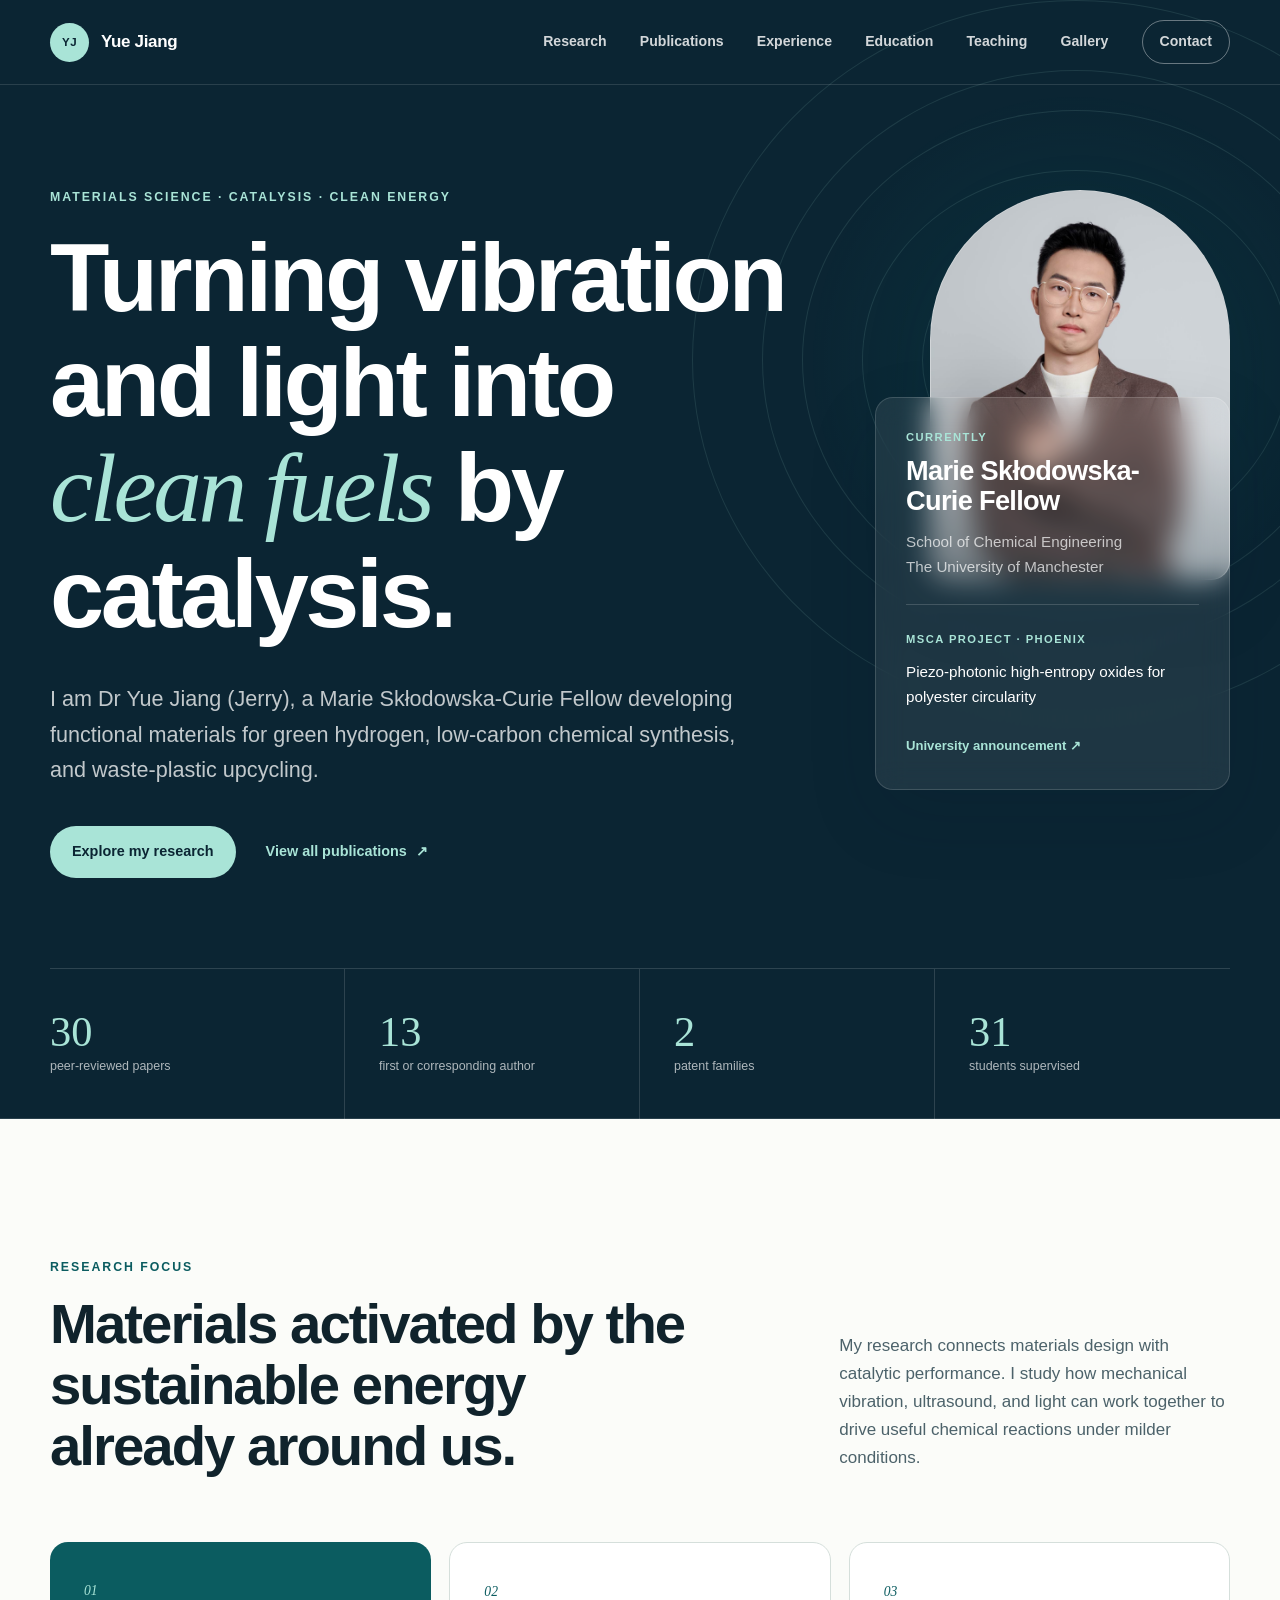
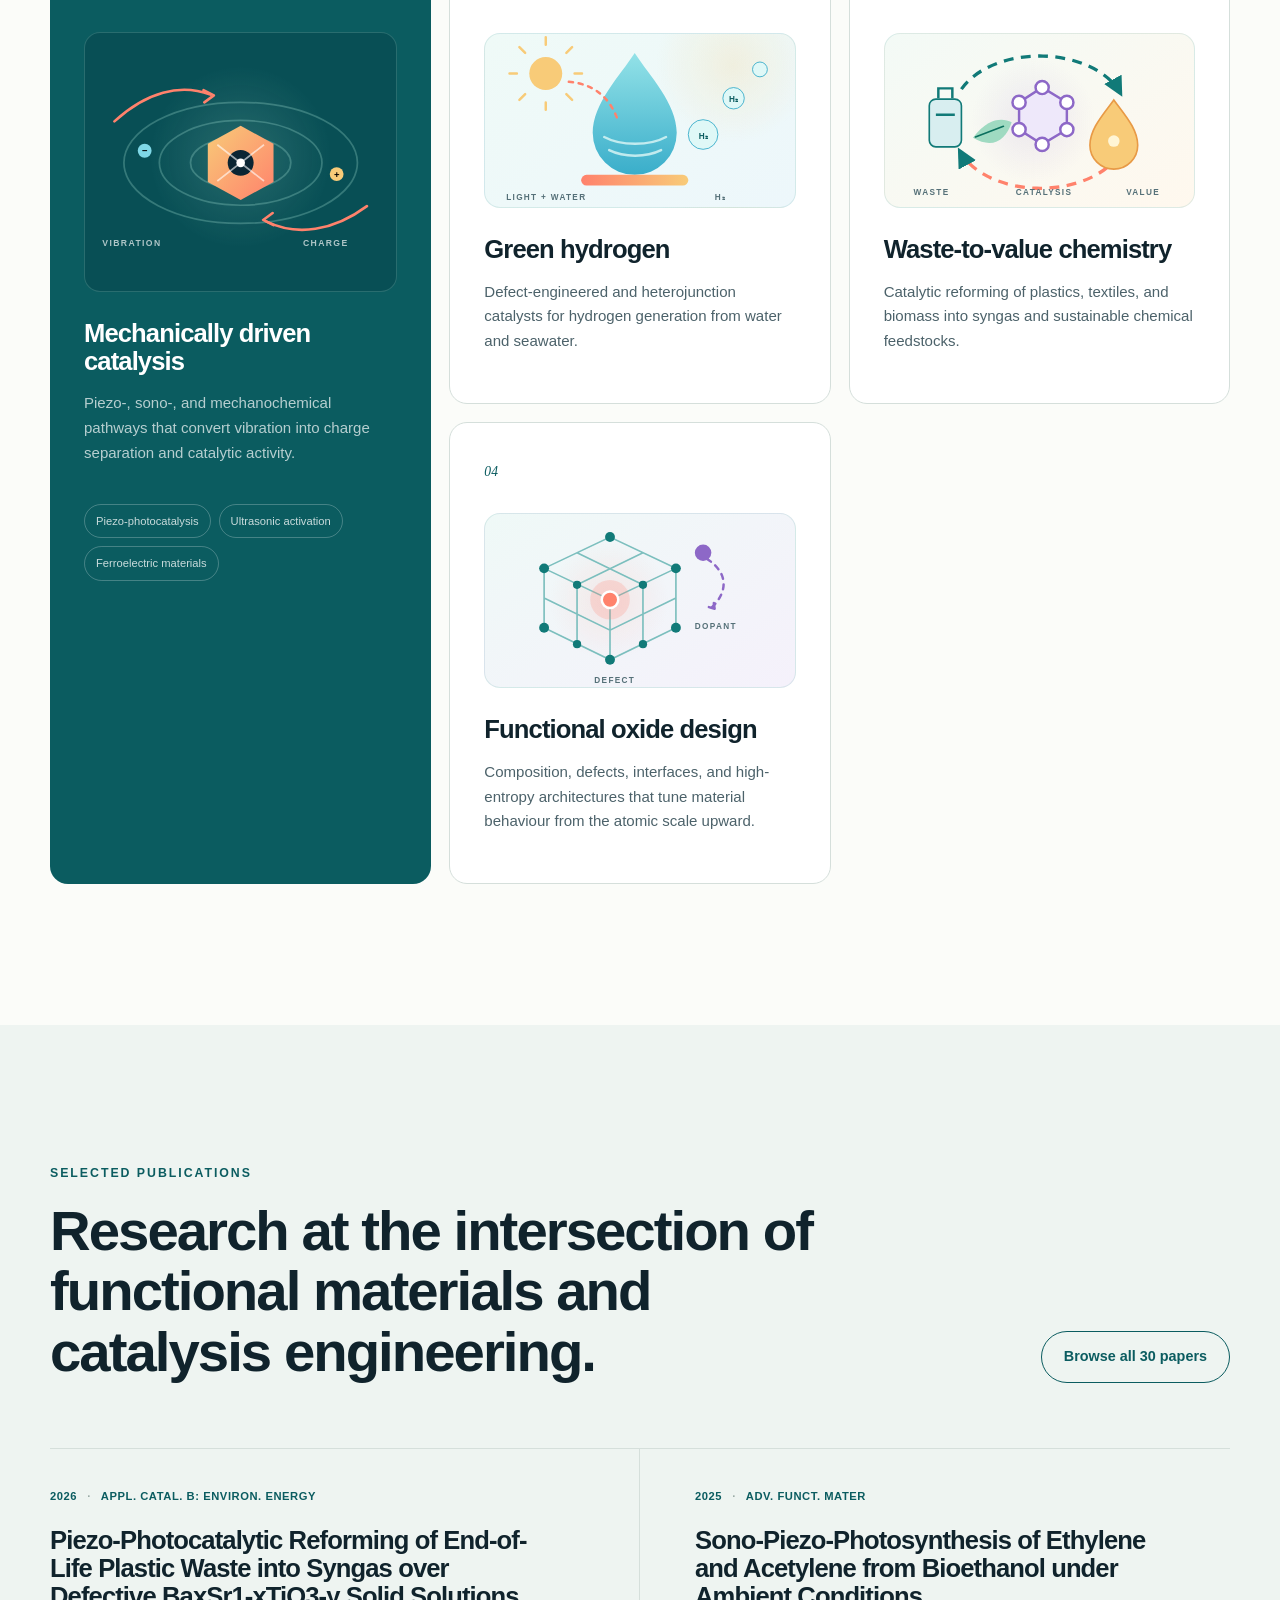
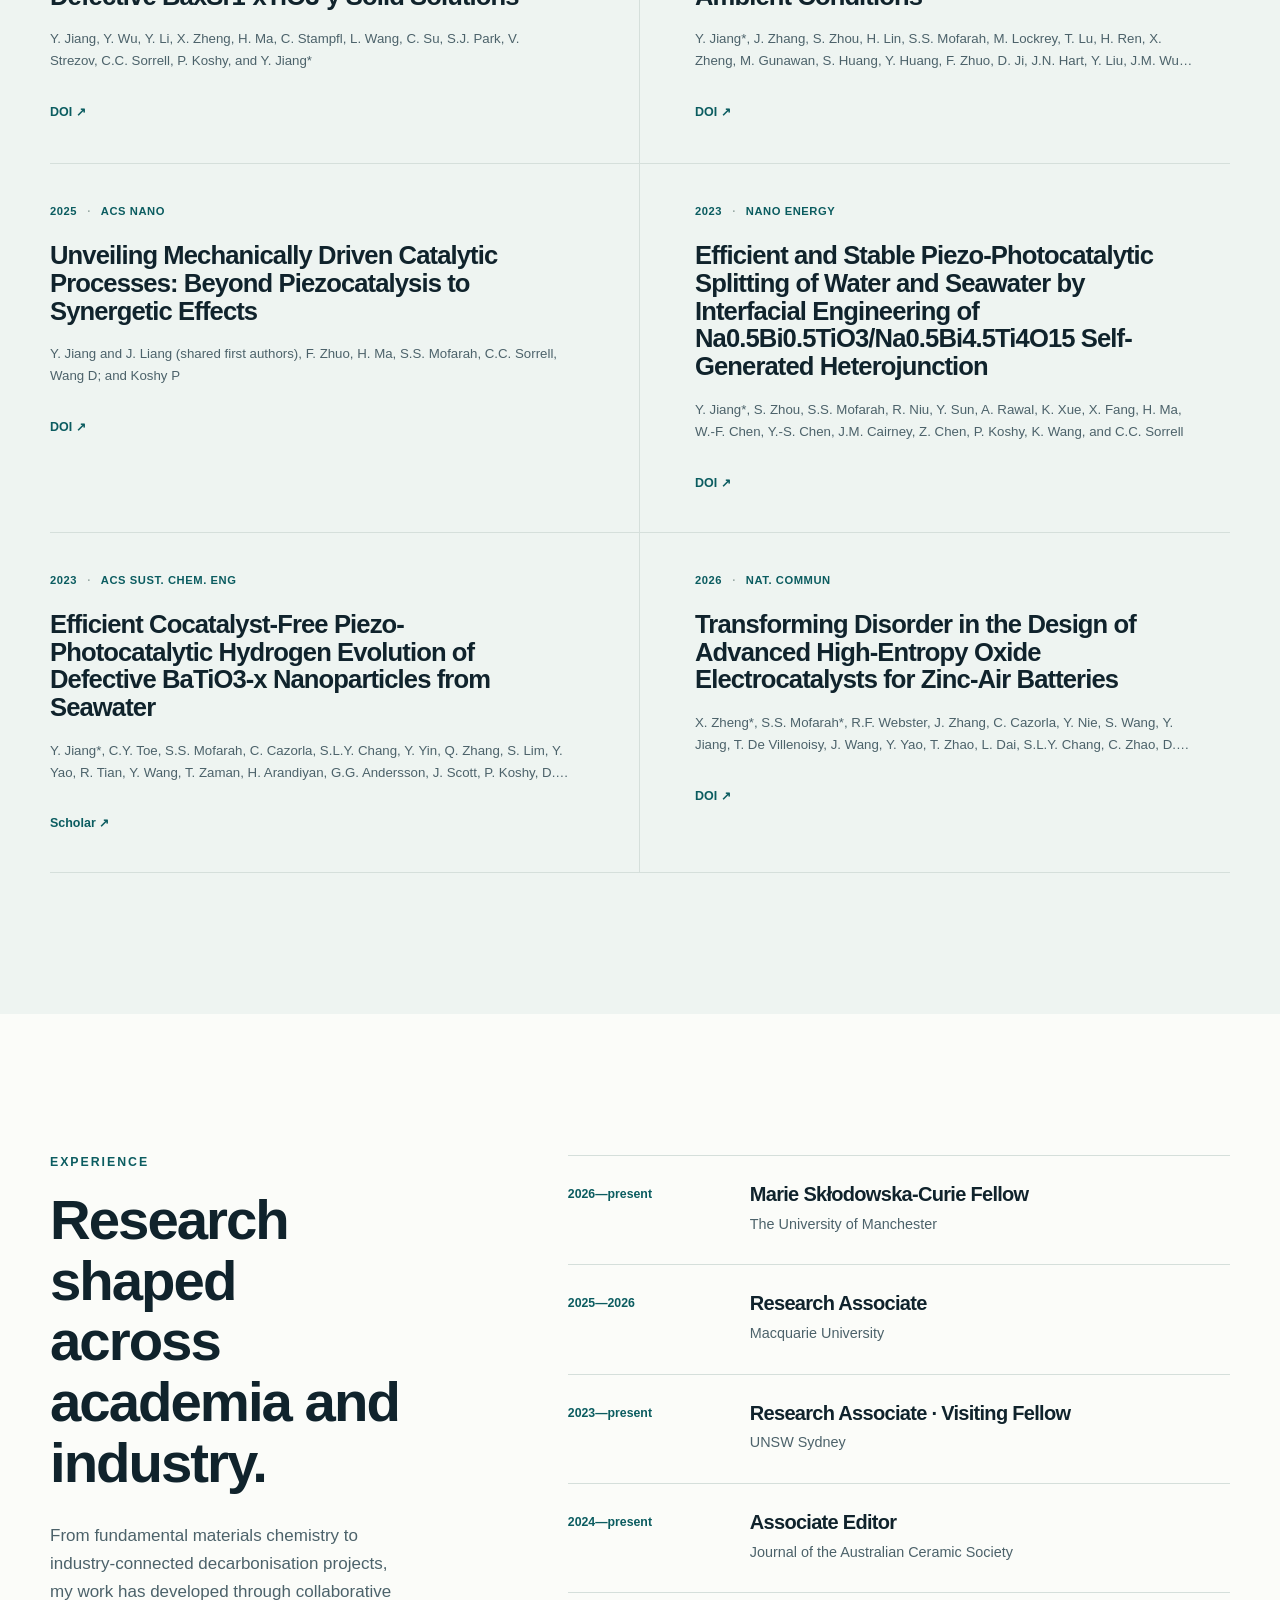
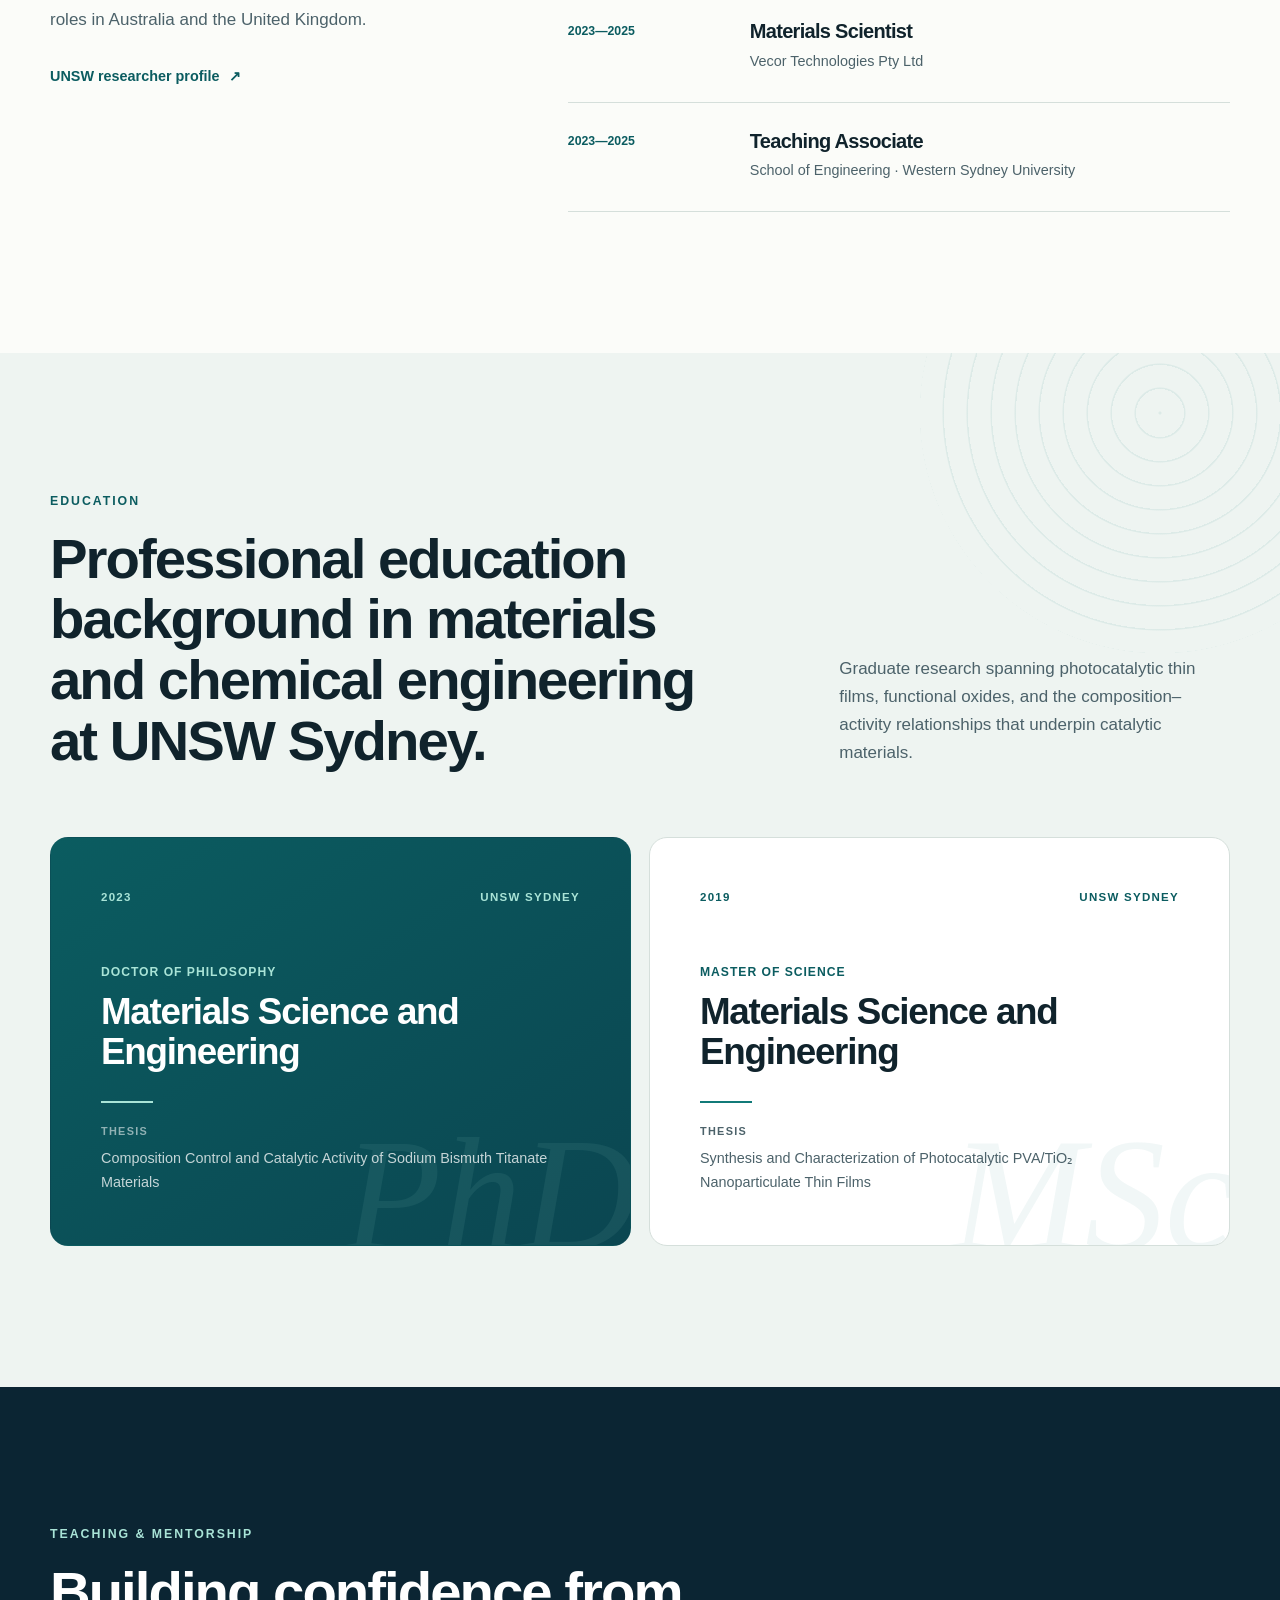
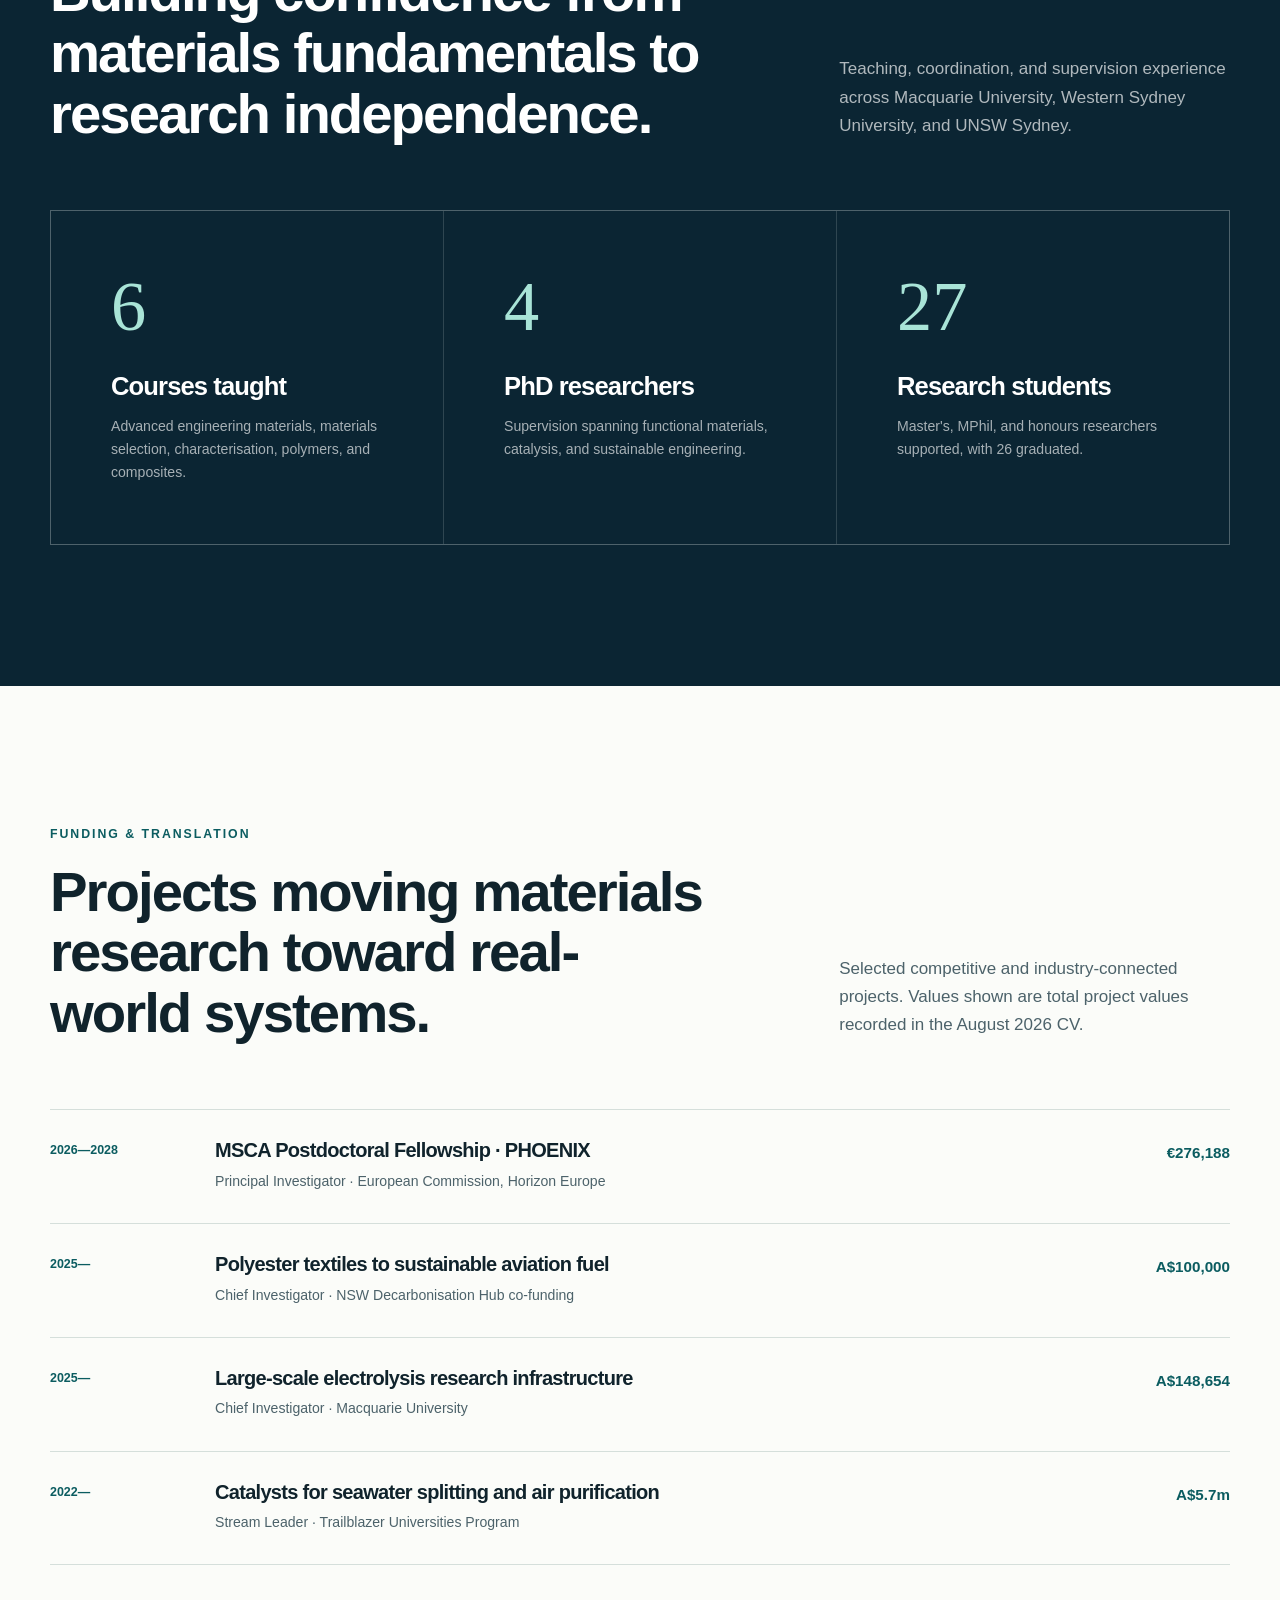
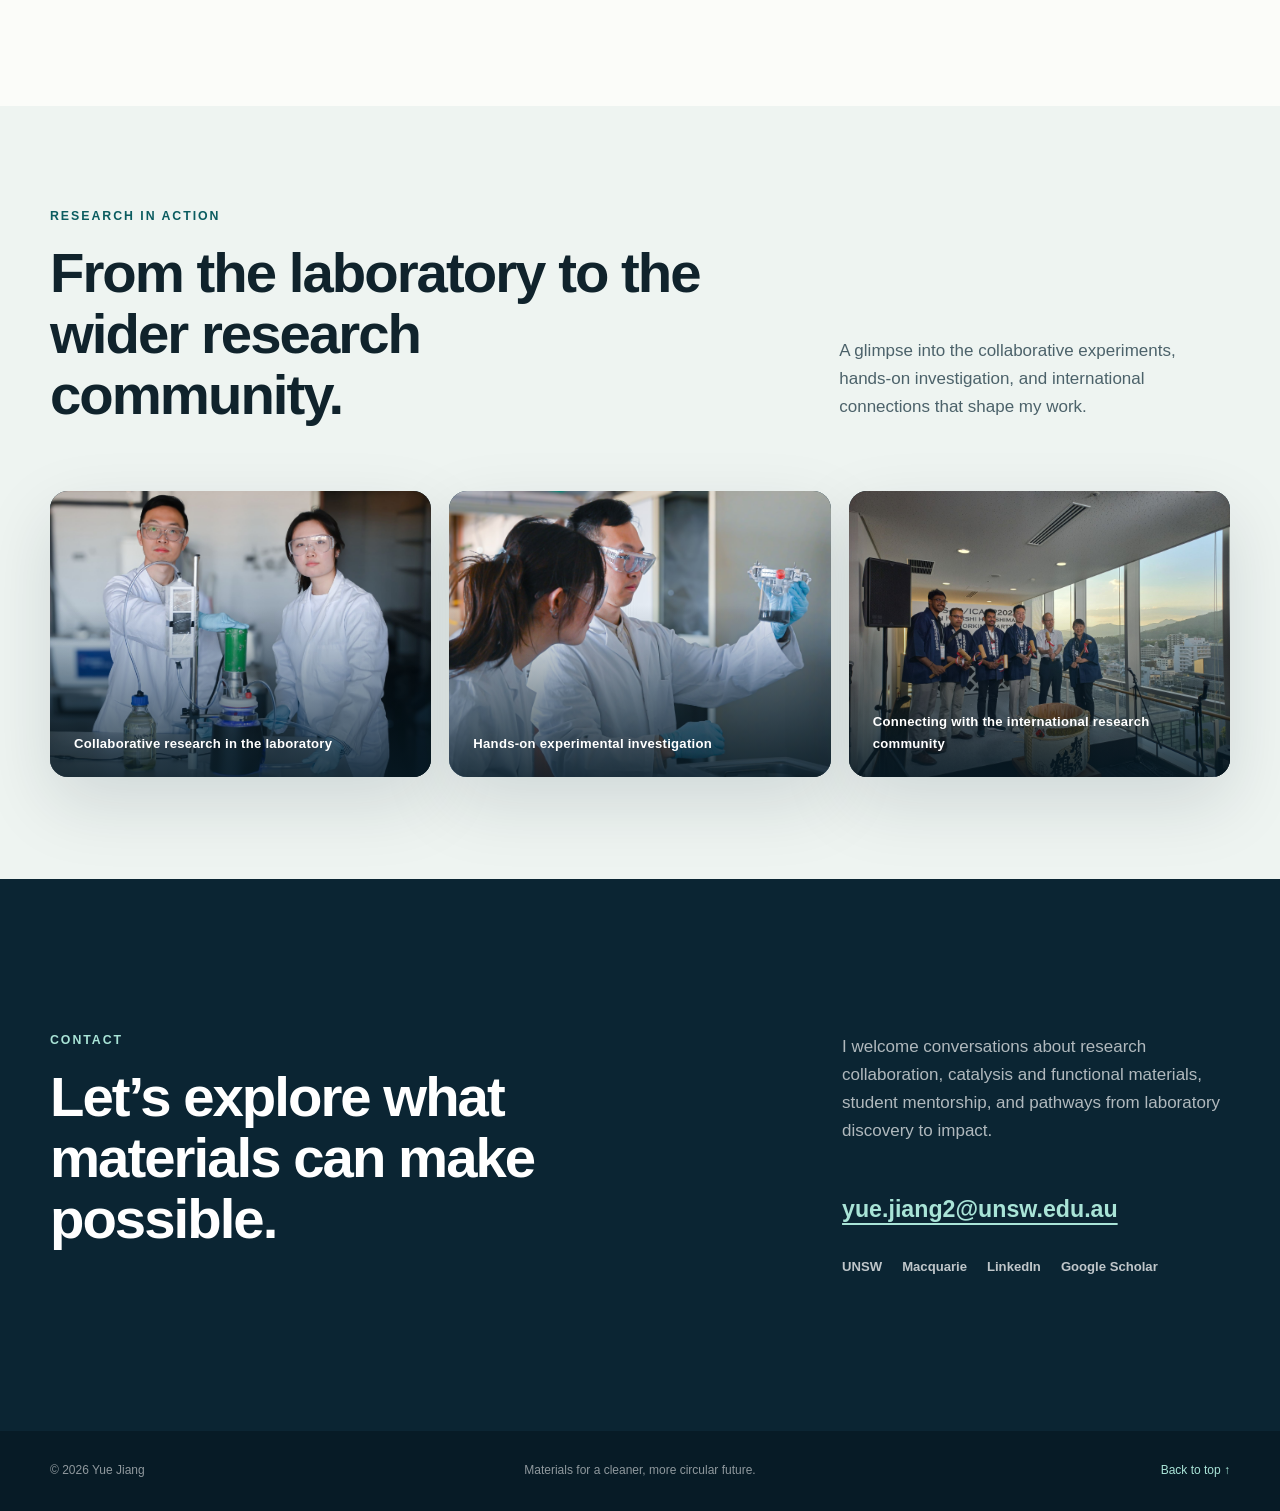
==== commit 063dd999: "Refine gallery layout and headline" ====
--- a/index.html
+++ b/index.html
@@ -108,7 +108,7 @@
         <div class="shell hero-grid">
           <div class="hero-copy">
             <p class="eyebrow hero-eyebrow">Materials science · Catalysis · Clean energy</p>
-            <h1>Turning vibration and light into <em>clean fuels</em> by catalytic technologies.</h1>
+            <h1>Turning vibration and light into <em>clean fuels</em> by catalysis.</h1>
             <p class="hero-lead">
               I am Dr Yue Jiang (Jerry), a Marie Skłodowska-Curie Fellow developing functional materials for
               green hydrogen, low-carbon chemical synthesis, and waste-plastic upcycling.
--- a/assets/styles.css
+++ b/assets/styles.css
@@ -1217,6 +1217,10 @@
   align-items: end;
 }
 
+.gallery-section {
+  padding-block: clamp(72px, 8vw, 112px);
+}
+
 .gallery-heading > p {
   max-width: 510px;
   margin-bottom: 5px;
@@ -1225,14 +1229,14 @@
 
 .gallery-grid {
   display: grid;
-  grid-template-columns: minmax(0, 1.18fr) minmax(320px, 0.82fr);
-  grid-template-rows: repeat(2, minmax(250px, 1fr));
+  grid-template-columns: repeat(3, minmax(0, 1fr));
   gap: 18px;
 }
 
 .gallery-item {
   position: relative;
-  min-height: 280px;
+  min-height: 0;
+  aspect-ratio: 4 / 3;
   margin: 0;
   overflow: hidden;
   border-radius: var(--radius);
@@ -1241,8 +1245,8 @@
 }
 
 .gallery-item-featured {
-  grid-row: 1 / 3;
-  min-height: 578px;
+  grid-row: auto;
+  min-height: 0;
 }
 
 .gallery-item::after {
@@ -1657,21 +1661,6 @@
     grid-column: 2;
   }
 
-  .gallery-grid {
-    grid-template-columns: 1fr 1fr;
-    grid-template-rows: auto;
-  }
-
-  .gallery-item-featured {
-    grid-column: 1 / -1;
-    grid-row: auto;
-    min-height: 500px;
-  }
-
-  .gallery-item:not(.gallery-item-featured) {
-    min-height: 320px;
-  }
-
   .filter-panel {
     grid-template-columns: 1fr 1fr;
   }
@@ -1743,15 +1732,16 @@
 
   .gallery-grid {
     grid-template-columns: 1fr;
+    gap: 14px;
   }
 
   .gallery-item-featured {
     grid-column: auto;
-    min-height: 430px;
+    min-height: 0;
   }
 
   .gallery-item:not(.gallery-item-featured) {
-    min-height: 300px;
+    min-height: 0;
   }
 
   .gallery-item figcaption {
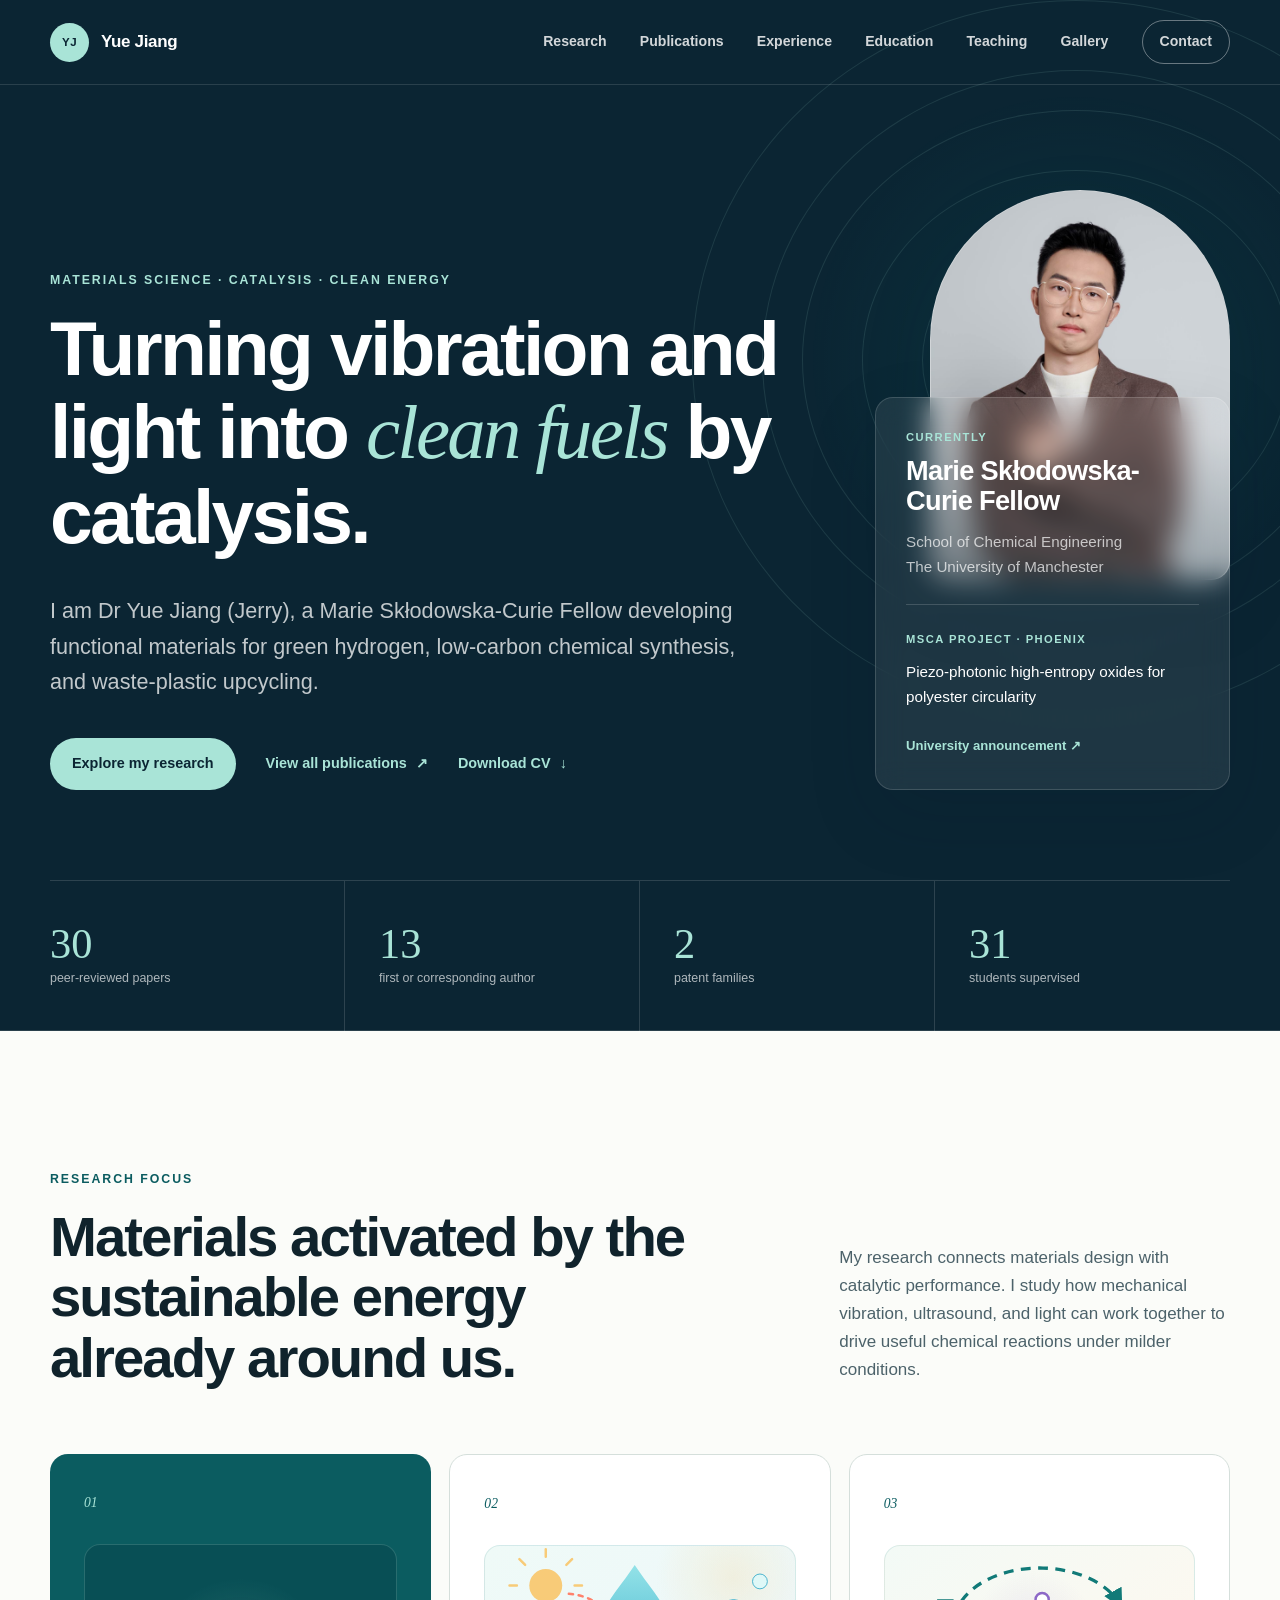
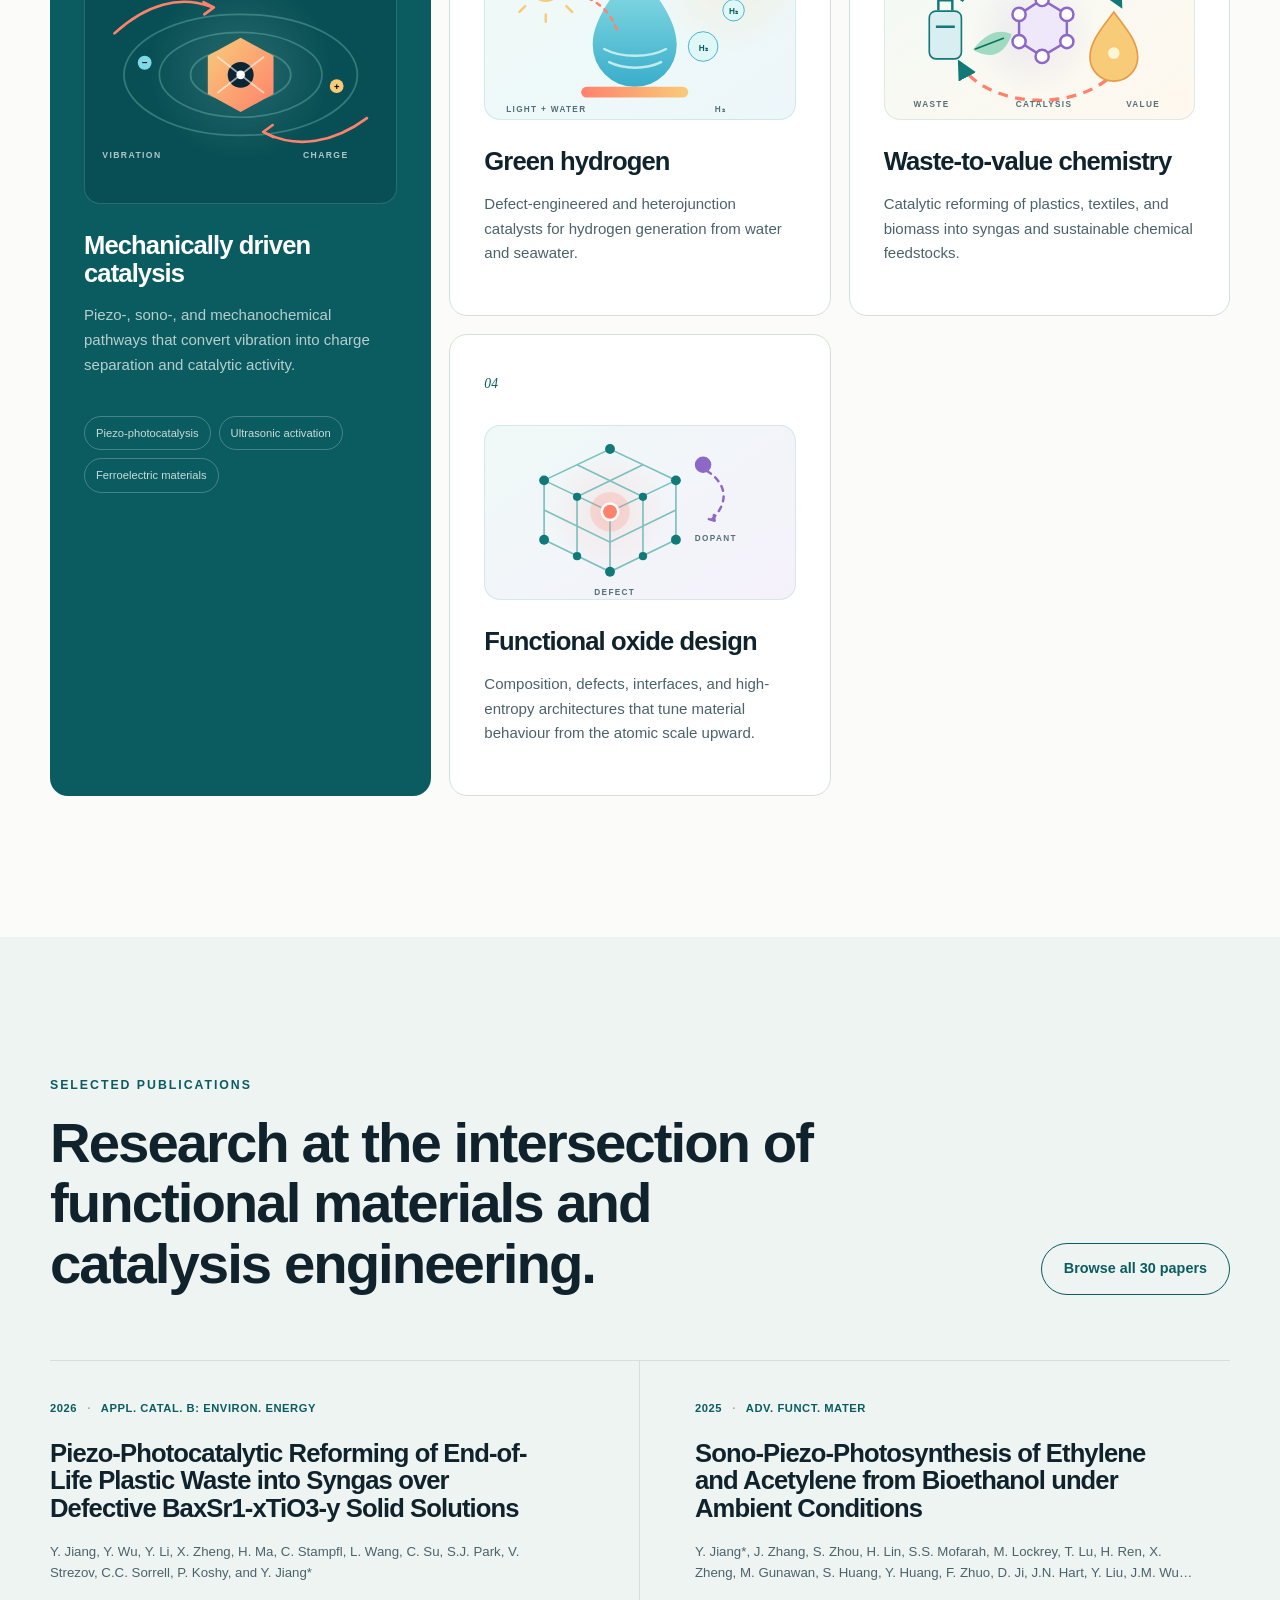
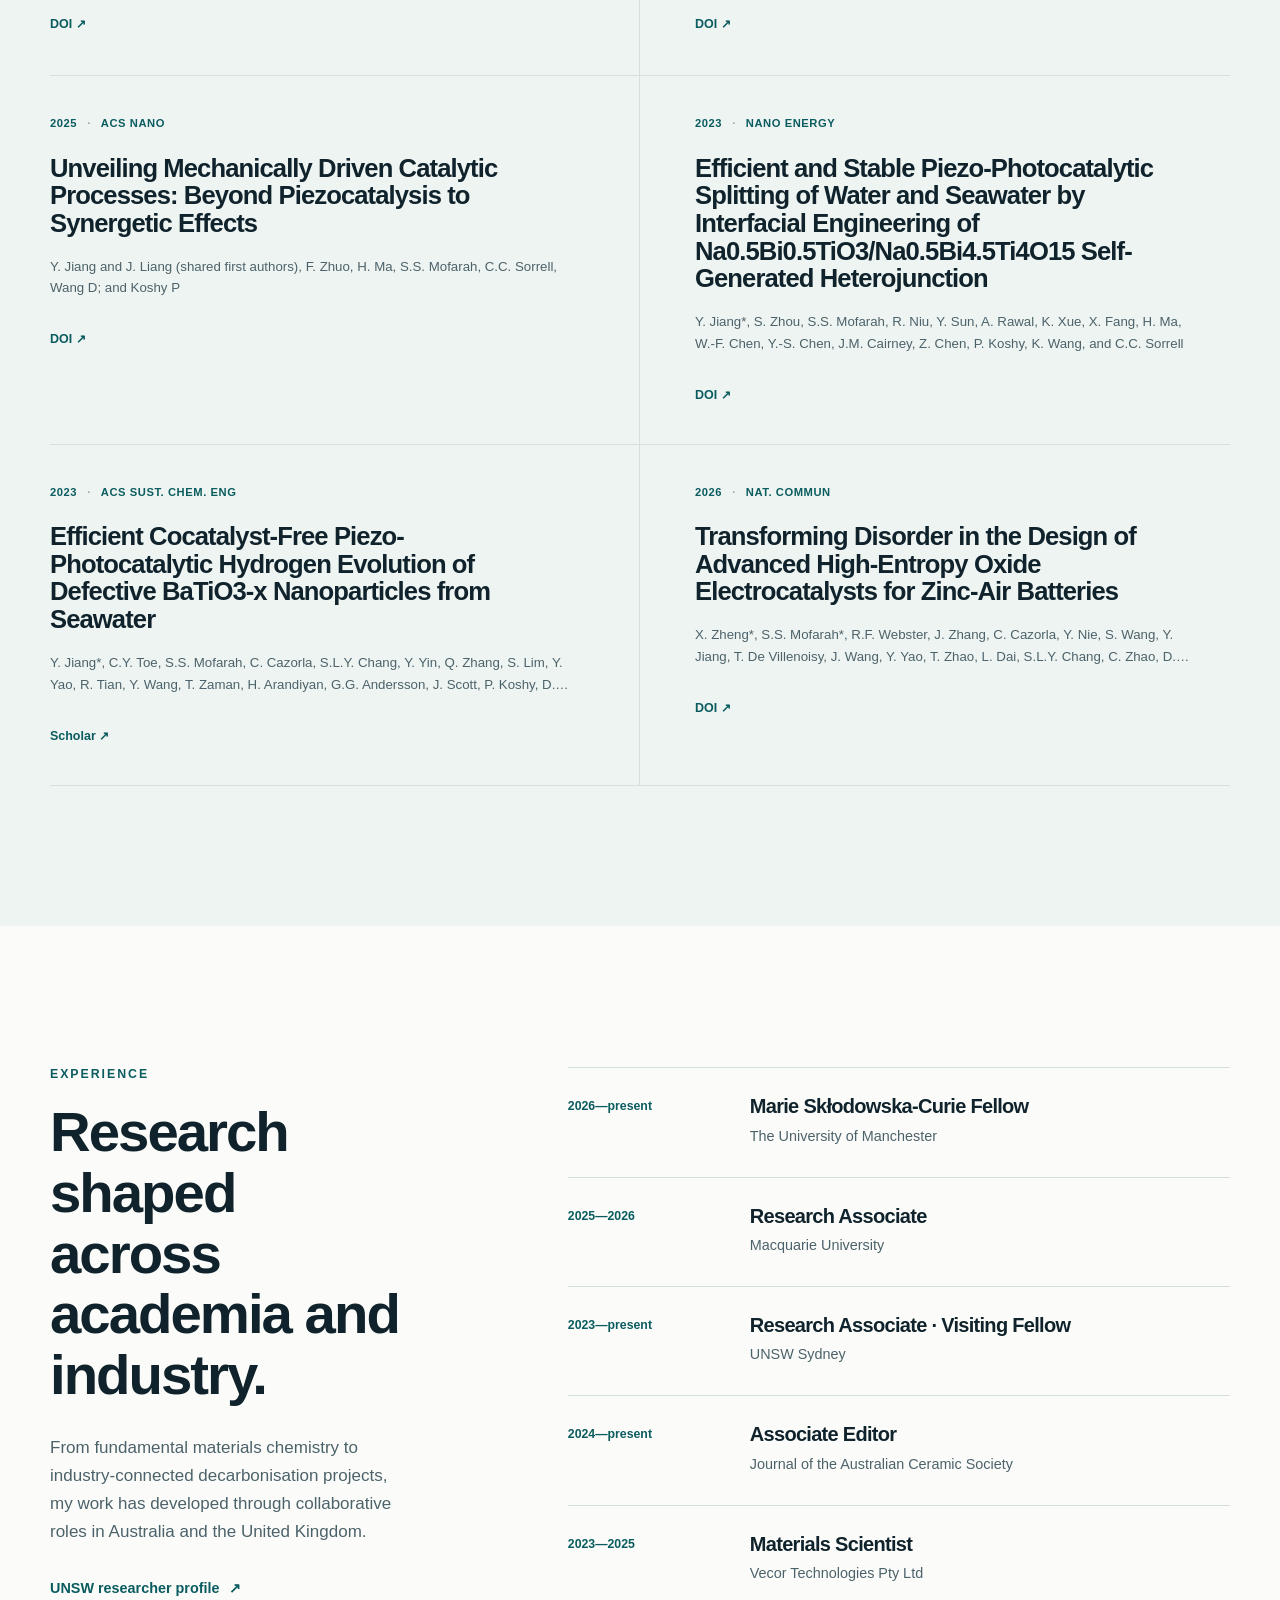
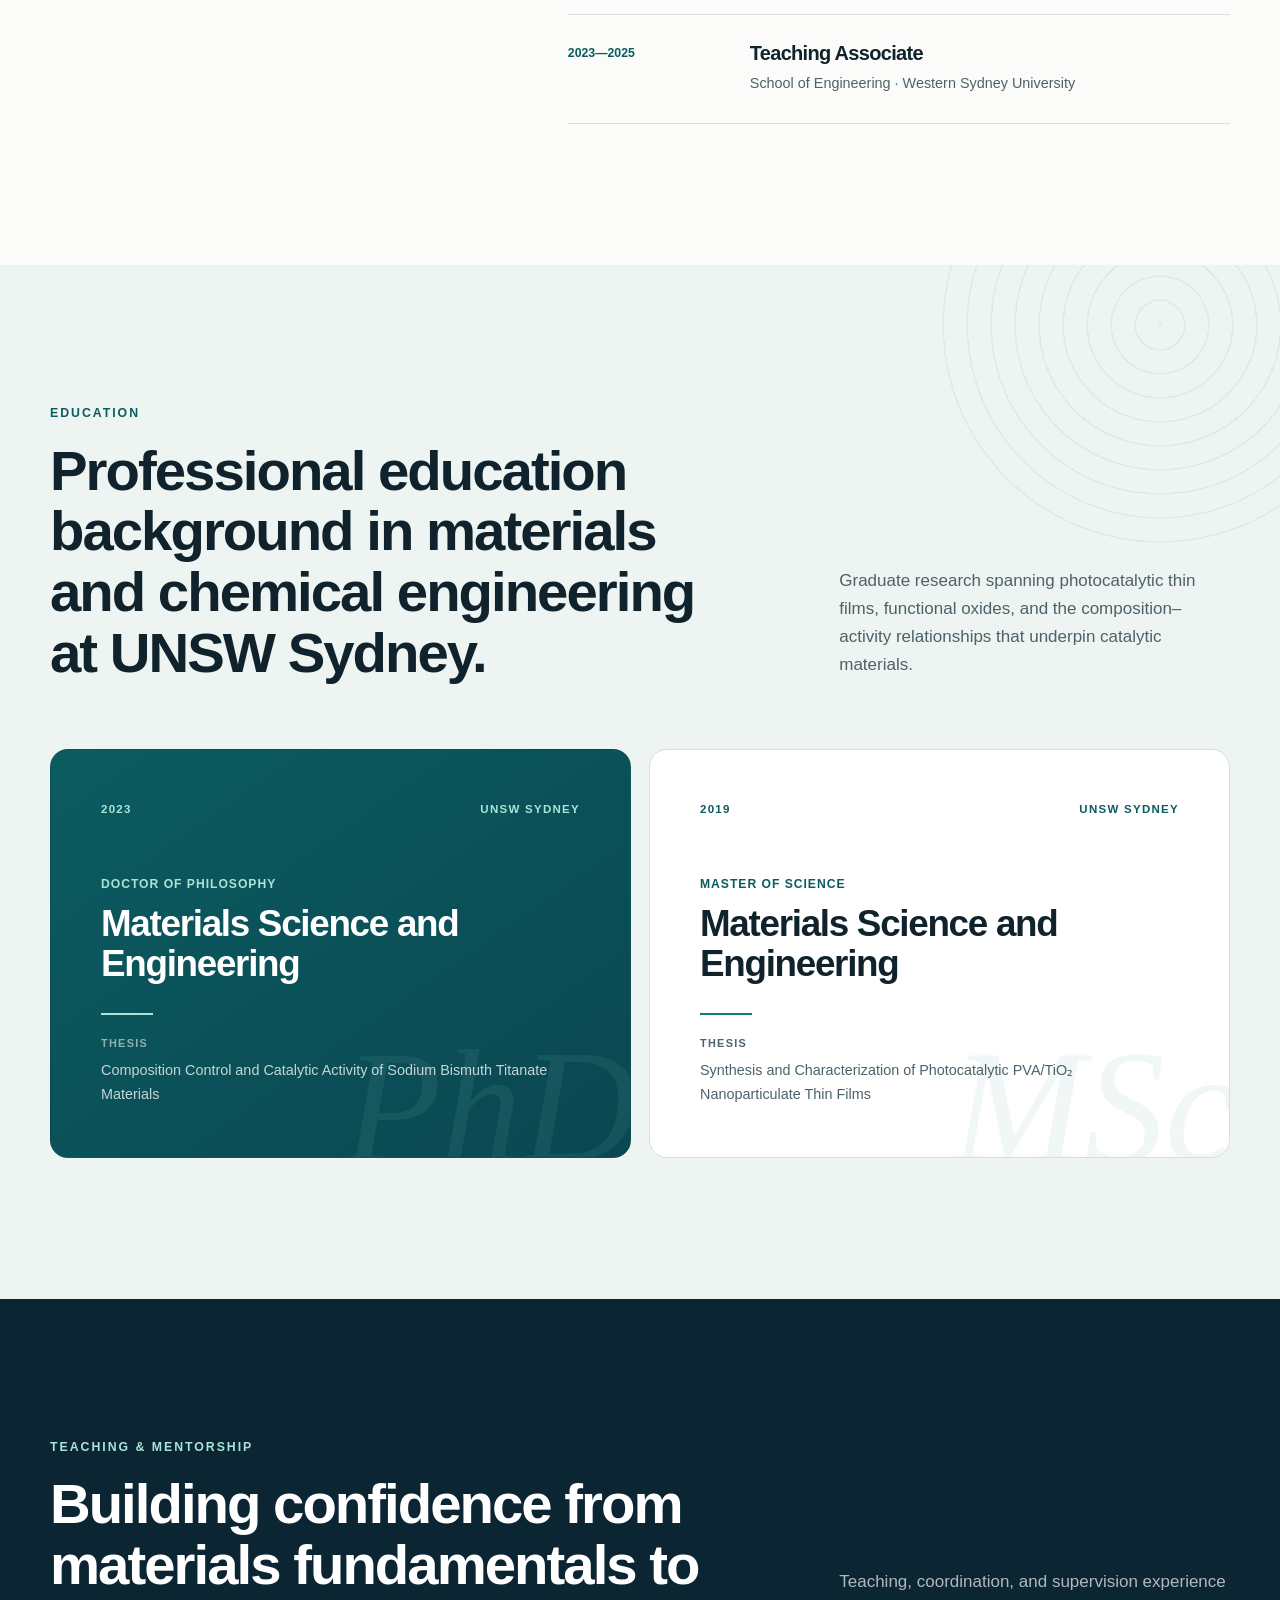
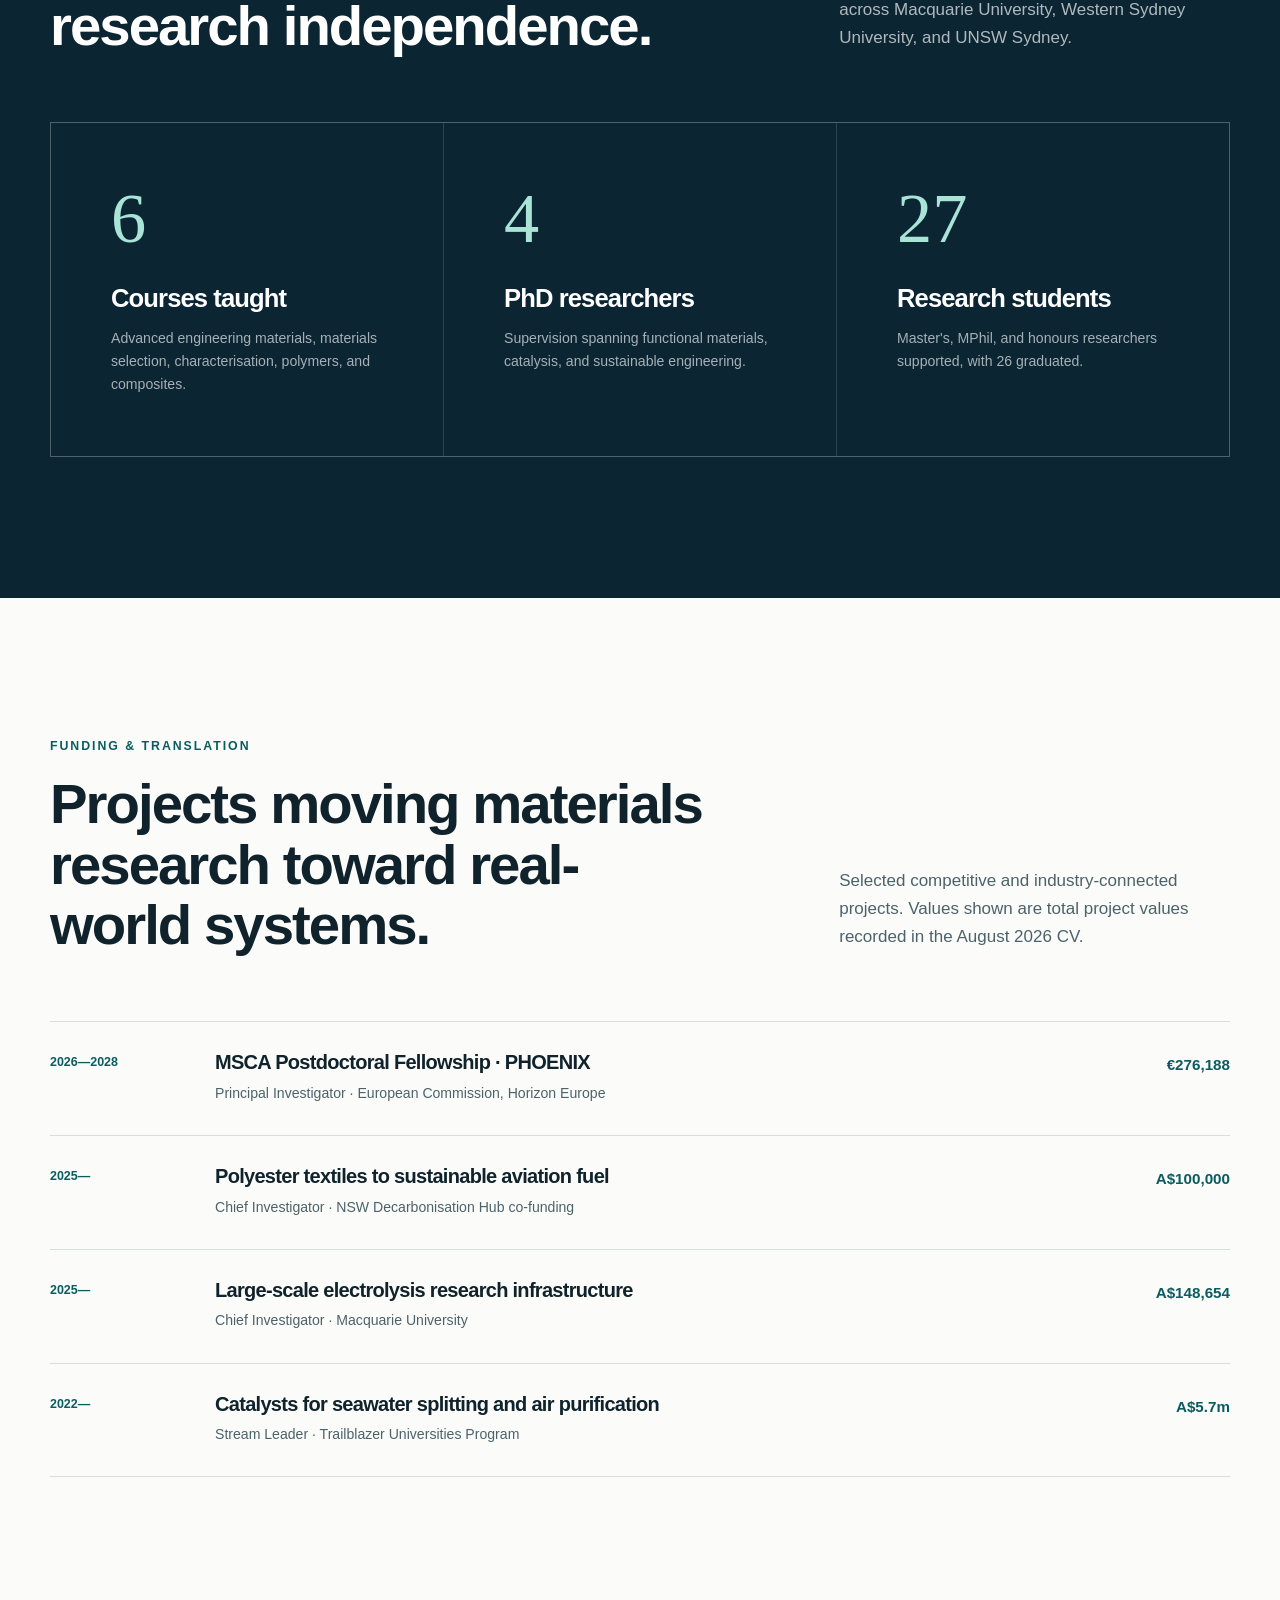
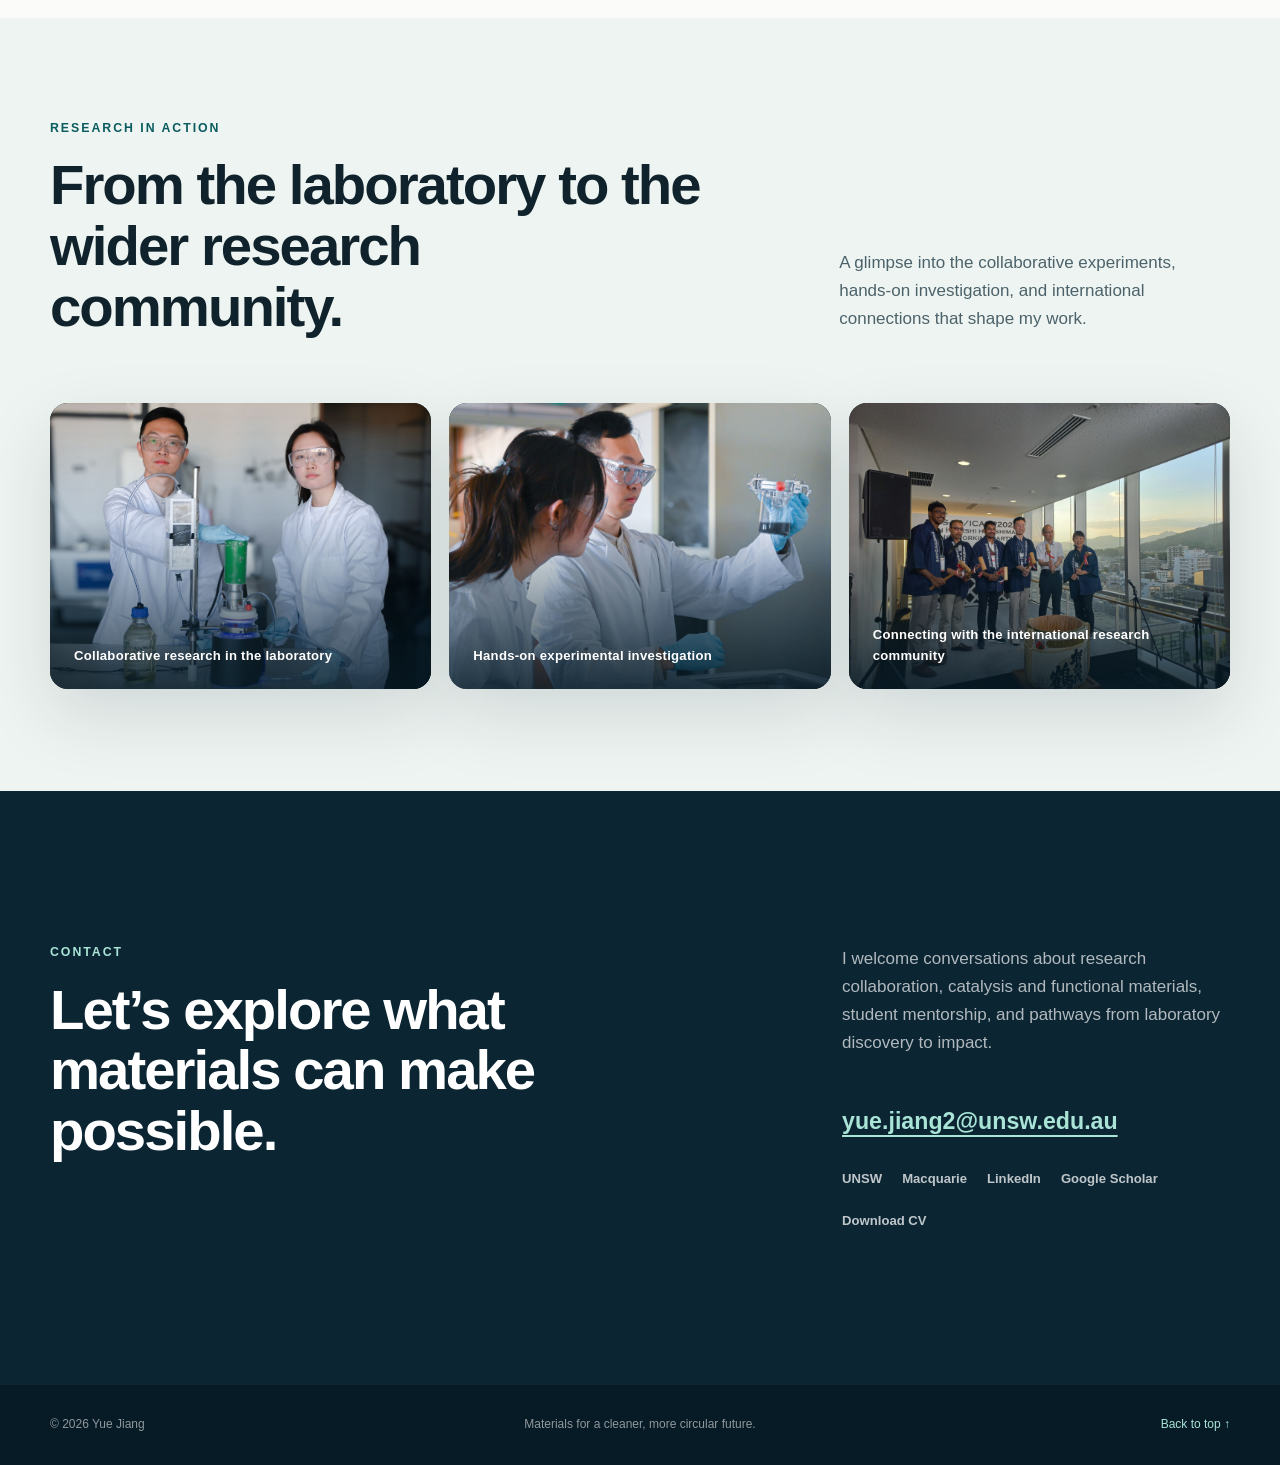
==== commit acdfbddd: "Add public CV download" ====
--- a/index.html
+++ b/index.html
@@ -118,6 +118,11 @@
               <a class="text-link text-link-light" href="publications.html">
                 View all publications <span aria-hidden="true">↗</span>
               </a>
+              <a
+                class="text-link text-link-light"
+                href="assets/Yue-Jiang-CV-August-2026.pdf"
+                download="Yue-Jiang-CV-August-2026.pdf"
+              >Download CV <span aria-hidden="true">↓</span></a>
             </div>
           </div>
           <div class="hero-visual">
@@ -545,6 +550,7 @@
               <a href="https://researchers.mq.edu.au/en/persons/yue-jiang/" target="_blank" rel="me noreferrer">Macquarie</a>
               <a href="https://www.linkedin.com/in/yue-jiang-2999b3197" target="_blank" rel="me noreferrer">LinkedIn</a>
               <a href="https://scholar.google.com/citations?user=jmrYT-IAAAAJ&amp;hl=en&amp;oi=ao" target="_blank" rel="me noreferrer">Google Scholar</a>
+              <a href="assets/Yue-Jiang-CV-August-2026.pdf" download="Yue-Jiang-CV-August-2026.pdf">Download CV</a>
             </div>
           </div>
         </div>
--- a/assets/styles.css
+++ b/assets/styles.css
@@ -379,6 +379,7 @@
 .hero-copy h1 {
   max-width: 900px;
   margin-bottom: 35px;
+  font-size: clamp(2.65rem, 6vw, 5.35rem);
 }
 
 .hero-copy h1 em {
@@ -1699,7 +1700,7 @@
   }
 
   .hero-copy h1 {
-    font-size: clamp(3.25rem, 16vw, 5rem);
+    font-size: clamp(2.65rem, 13vw, 4rem);
   }
 
   .hero-actions {
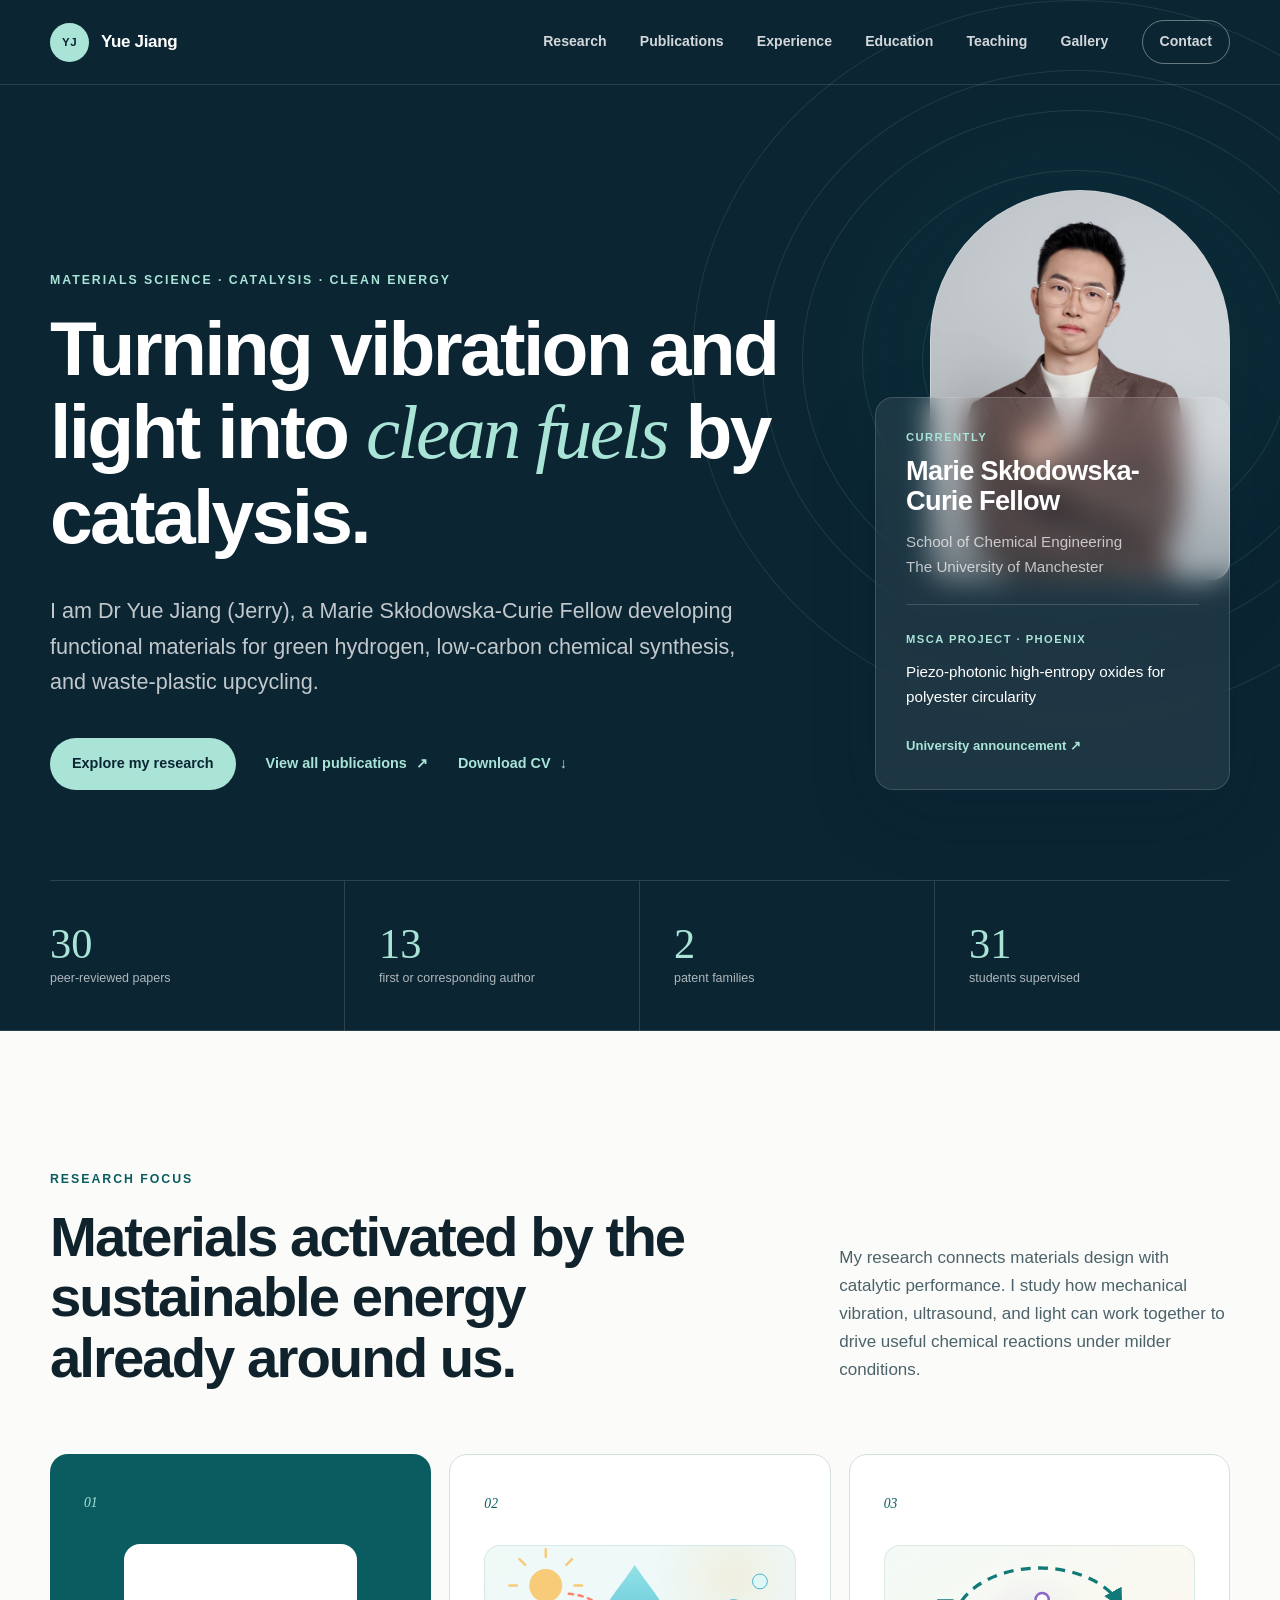
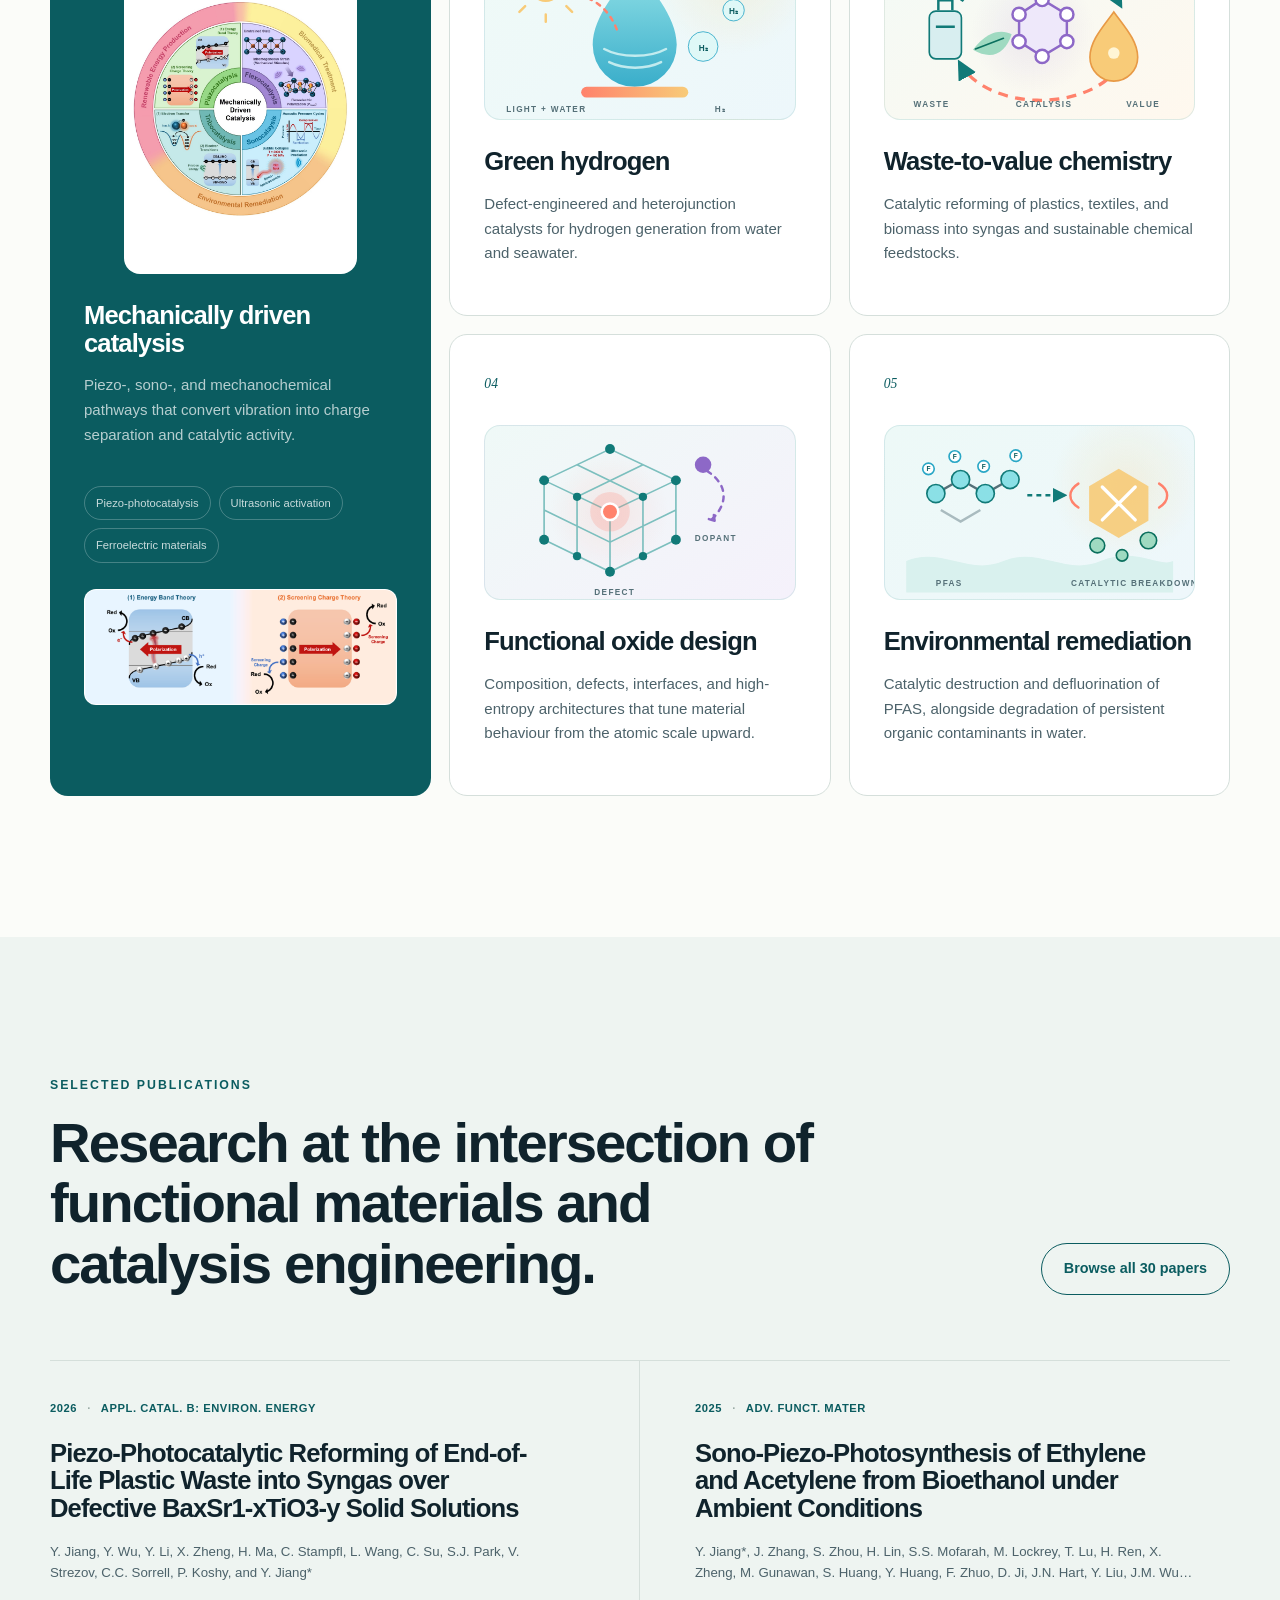
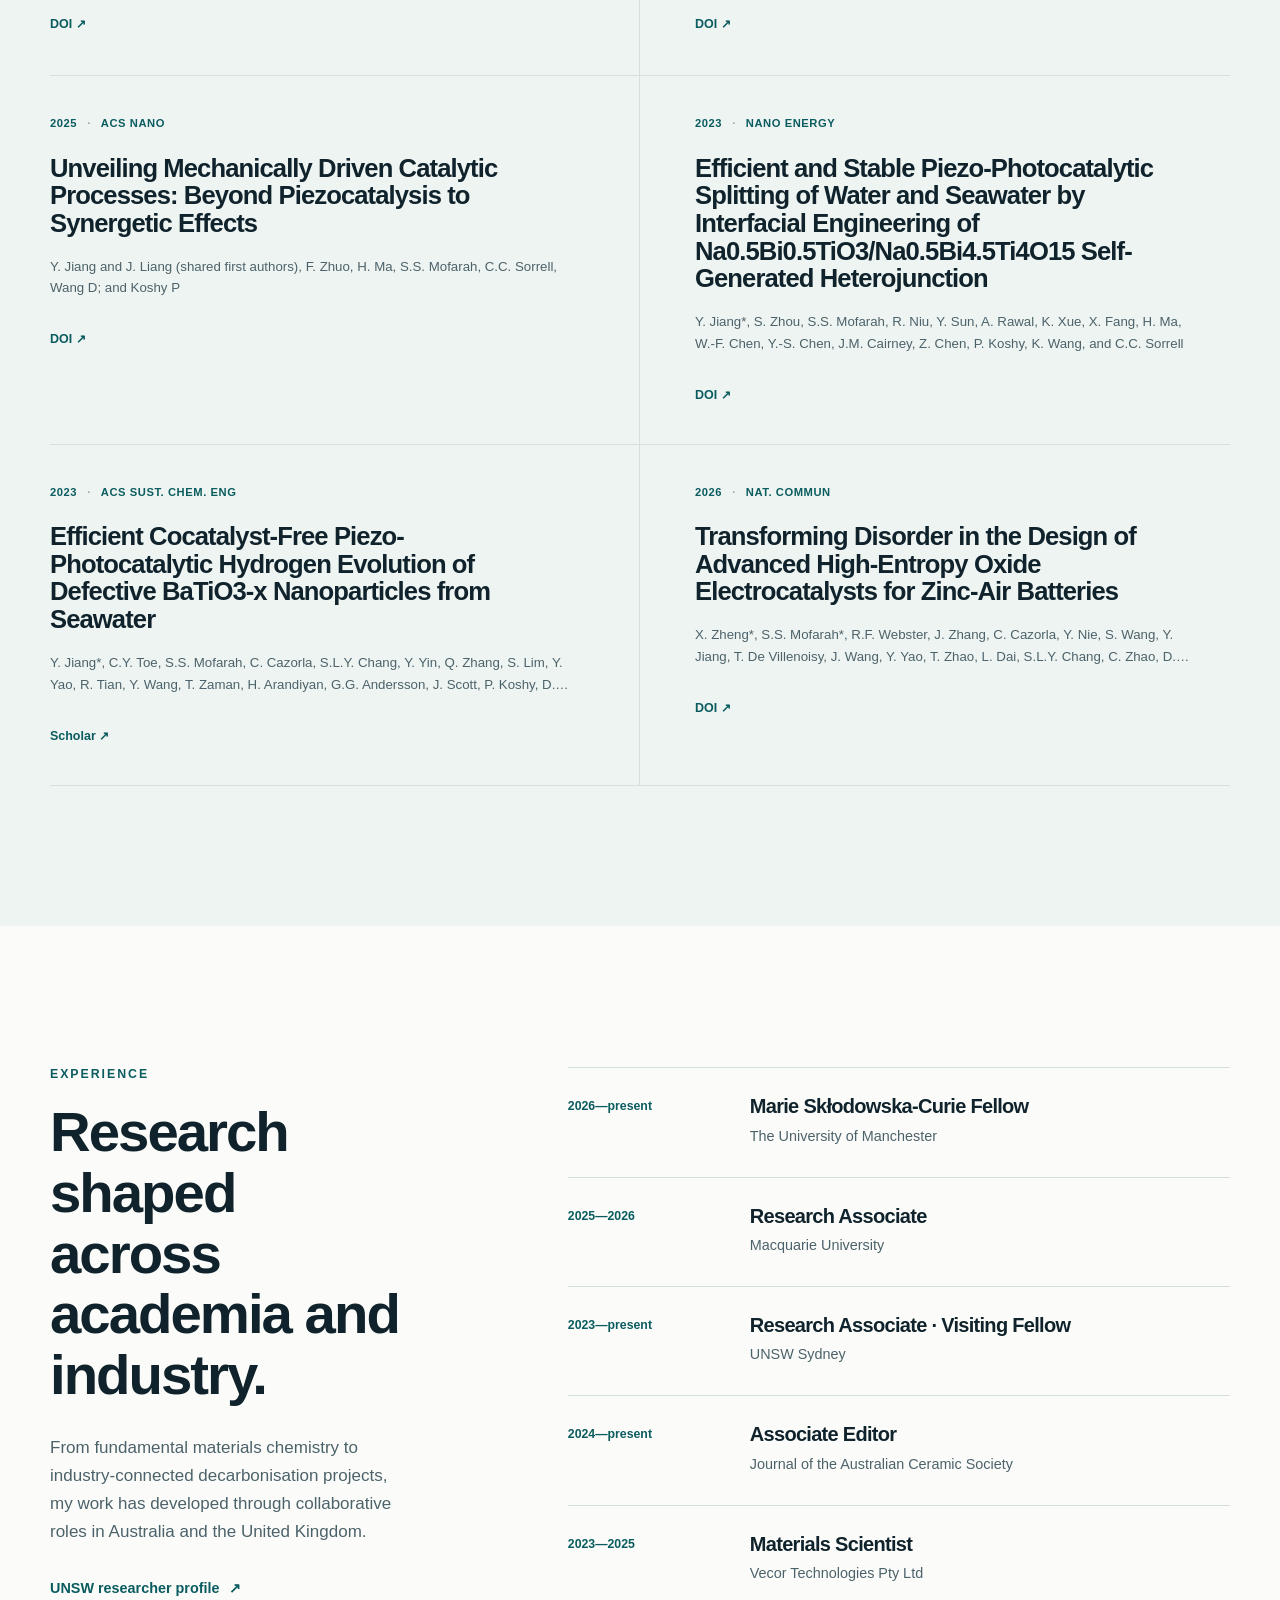
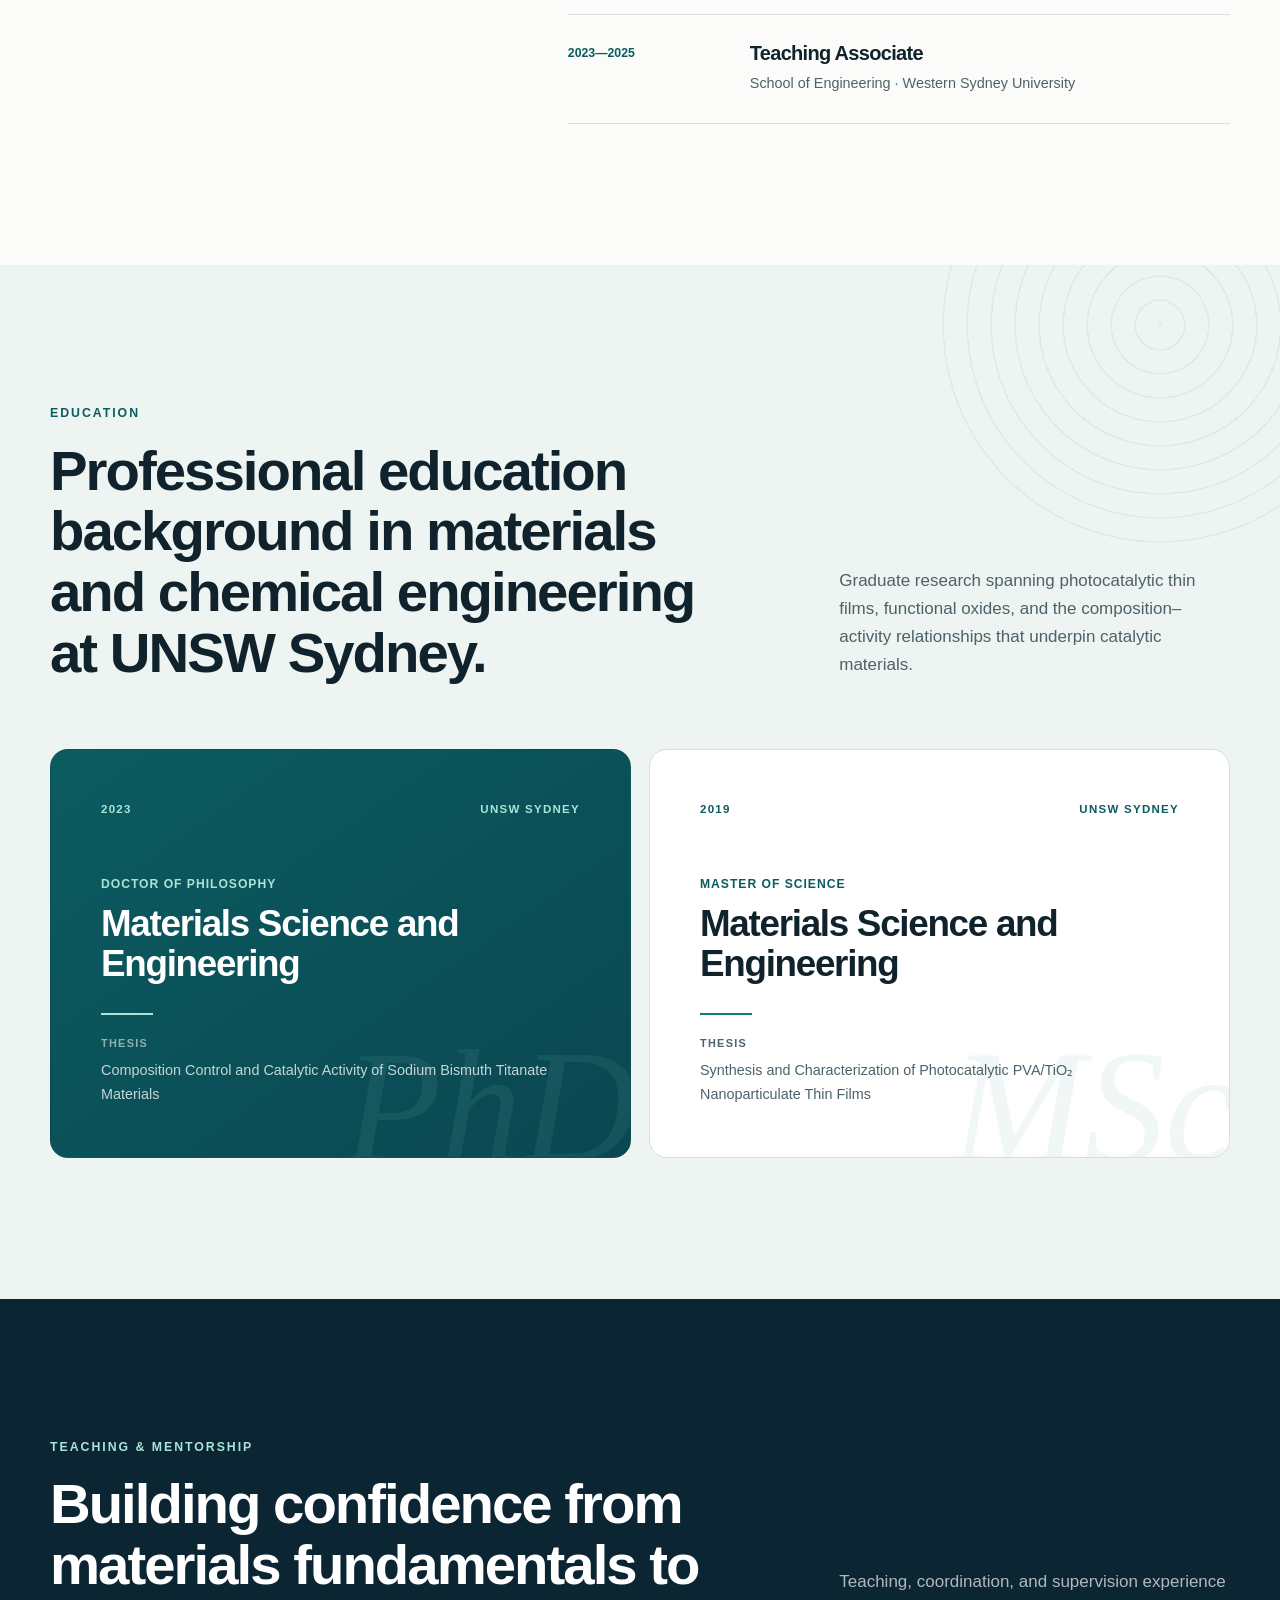
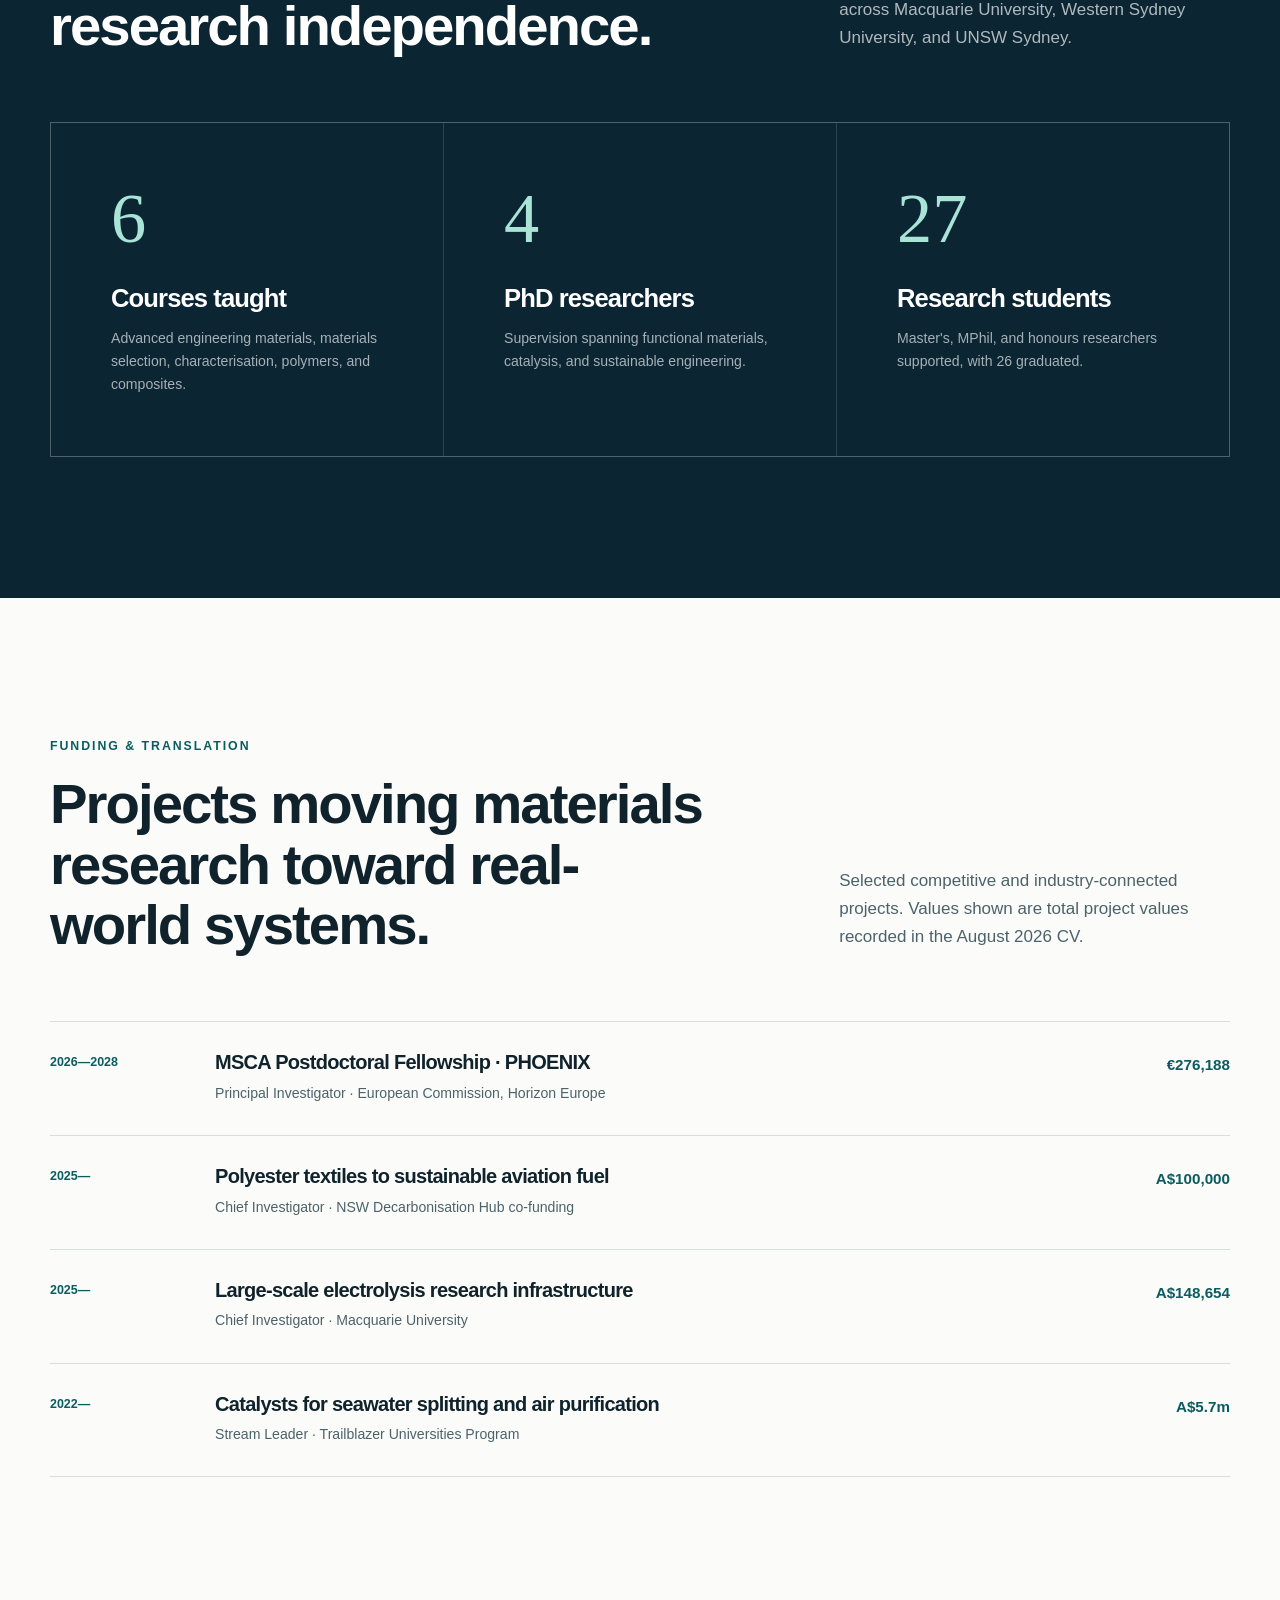
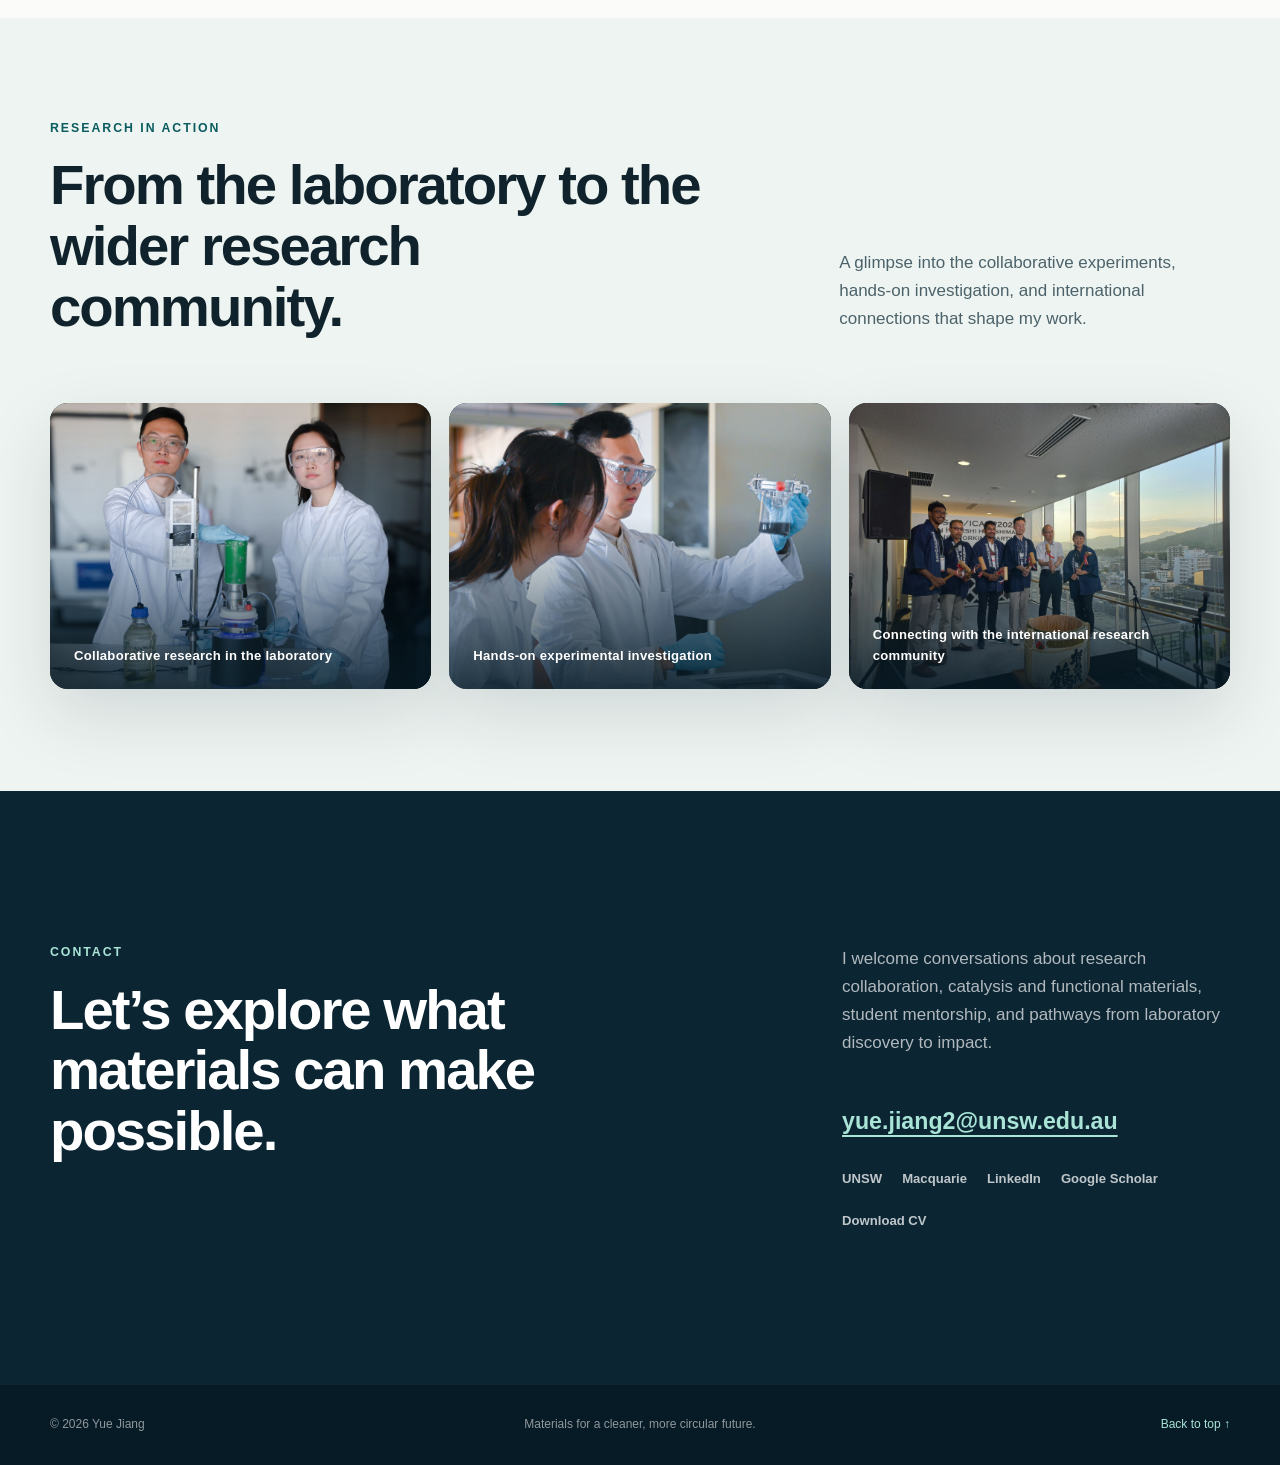
==== commit 075c8b79: "Expand research mechanisms and remediation" ====
--- a/index.html
+++ b/index.html
@@ -176,39 +176,16 @@
           <div class="research-grid">
             <article class="research-card research-card-featured">
               <span class="research-number">01</span>
-              <div class="research-visual visual-mechanical" aria-hidden="true">
-                <svg viewBox="0 0 360 250" role="presentation">
-                  <defs>
-                    <linearGradient id="mech-core" x1="0" y1="0" x2="1" y2="1">
-                      <stop offset="0" stop-color="#f8cb78" />
-                      <stop offset="1" stop-color="#ff826c" />
-                    </linearGradient>
-                  </defs>
-                  <g fill="none" stroke="#a9e4d7" stroke-width="2">
-                    <ellipse class="wave-ring wave-1" cx="180" cy="126" rx="58" ry="30" />
-                    <ellipse class="wave-ring wave-2" cx="180" cy="126" rx="94" ry="49" />
-                    <ellipse class="wave-ring wave-3" cx="180" cy="126" rx="135" ry="70" />
-                  </g>
-                  <g class="mech-core">
-                    <path d="M180 83 218 104v44l-38 21-38-21v-44Z" fill="url(#mech-core)" />
-                    <circle cx="180" cy="126" r="15" fill="#0b2533" />
-                    <circle cx="180" cy="126" r="5" fill="#fff" />
-                    <path d="m153 105 54 42M207 105l-54 42" stroke="#fff" stroke-width="2" opacity=".6" />
-                  </g>
-                  <g class="charge charge-left">
-                    <circle cx="69" cy="112" r="8" fill="#7fd8e7" />
-                    <text x="69" y="116" text-anchor="middle">−</text>
-                  </g>
-                  <g class="charge charge-right">
-                    <circle cx="291" cy="139" r="8" fill="#f8cb78" />
-                    <text x="291" y="143" text-anchor="middle">+</text>
-                  </g>
-                  <path class="energy-path" d="M34 78c37-34 76-44 111-31M326 176c-39 29-81 35-116 18" fill="none" stroke="#ff826c" stroke-linecap="round" stroke-width="3" />
-                  <path d="m137 42 12 6-11 8M218 198l-12-6 11-8" fill="none" stroke="#ff826c" stroke-linecap="round" stroke-linejoin="round" stroke-width="3" />
-                  <text class="svg-label" x="20" y="222">VIBRATION</text>
-                  <text class="svg-label" x="252" y="222">CHARGE</text>
-                </svg>
-              </div>
+              <figure class="research-visual visual-mechanical mechanism-overview">
+                <img
+                  src="assets/mechanically-driven-catalysis-mechanisms.png"
+                  alt="Mechanisms and applications of mechanically driven catalysis across renewable energy, biomedical treatment, and environmental remediation"
+                  width="801"
+                  height="797"
+                  loading="lazy"
+                  decoding="async"
+                />
+              </figure>
               <h3>Mechanically driven catalysis</h3>
               <p>
                 Piezo-, sono-, and mechanochemical pathways that convert vibration into charge
@@ -219,6 +196,16 @@
                 <li>Ultrasonic activation</li>
                 <li>Ferroelectric materials</li>
               </ul>
+              <figure class="mechanism-detail">
+                <img
+                  src="assets/piezocatalysis-charge-mechanisms.png"
+                  alt="Energy-band and screening-charge theories for piezocatalytic redox reactions"
+                  width="972"
+                  height="358"
+                  loading="lazy"
+                  decoding="async"
+                />
+              </figure>
             </article>
             <article class="research-card">
               <span class="research-number">02</span>
@@ -318,6 +305,48 @@
               <p>
                 Composition, defects, interfaces, and high-entropy architectures that tune material
                 behaviour from the atomic scale upward.
+              </p>
+            </article>
+            <article class="research-card">
+              <span class="research-number">05</span>
+              <div class="research-visual visual-remediation" aria-hidden="true">
+                <svg viewBox="0 0 360 210" role="presentation">
+                  <defs>
+                    <marker id="remediation-arrow" viewBox="0 0 10 10" refX="8" refY="5" markerWidth="6" markerHeight="6" orient="auto">
+                      <path d="m0 0 10 5-10 5Z" fill="#117a78" />
+                    </marker>
+                  </defs>
+                  <path d="M18 164c42-18 76 18 118 0s76 18 118 0 70 8 88 0v38H18Z" fill="#d9f1ee" />
+                  <g fill="none" stroke="#557078" stroke-width="3">
+                    <path d="m54 82 30-17 30 17 30-17" />
+                    <path d="m60 102 24 14 24-14" opacity=".45" />
+                  </g>
+                  <g fill="#8be0e6" stroke="#117a78" stroke-width="2">
+                    <circle cx="54" cy="82" r="11" /><circle cx="84" cy="65" r="11" /><circle cx="114" cy="82" r="11" /><circle cx="144" cy="65" r="11" />
+                  </g>
+                  <g fill="#fff" stroke="#2aa7c6" stroke-width="2">
+                    <circle cx="45" cy="52" r="7" /><circle cx="77" cy="37" r="7" /><circle cx="112" cy="49" r="7" /><circle cx="151" cy="36" r="7" />
+                  </g>
+                  <g fill="#0b5c60" font-family="Aptos, Segoe UI, sans-serif" font-size="8" font-weight="800" text-anchor="middle">
+                    <text x="45" y="55">F</text><text x="77" y="40">F</text><text x="112" y="52">F</text><text x="151" y="39">F</text>
+                  </g>
+                  <path d="M165 84h45" fill="none" marker-end="url(#remediation-arrow)" stroke="#117a78" stroke-dasharray="6 5" stroke-width="3" />
+                  <g transform="translate(234 52)">
+                    <path d="m42 0 36 21v42L42 84 6 63V21Z" fill="#f8cb78" opacity=".9" />
+                    <path d="m22 22 40 40M62 22 22 62" stroke="#fff" stroke-linecap="round" stroke-width="4" />
+                    <path d="M-7 18c-13 8-13 21 0 29M91 18c13 8 13 21 0 29" fill="none" stroke="#ff826c" stroke-linecap="round" stroke-width="3" />
+                  </g>
+                  <g fill="#9fdac1" stroke="#0b705e" stroke-width="2">
+                    <circle cx="250" cy="145" r="9" /><circle cx="280" cy="157" r="7" /><circle cx="312" cy="139" r="10" />
+                  </g>
+                  <text class="svg-label dark" x="54" y="194">PFAS</text>
+                  <text class="svg-label dark" x="218" y="194">CATALYTIC BREAKDOWN</text>
+                </svg>
+              </div>
+              <h3>Environmental remediation</h3>
+              <p>
+                Catalytic destruction and defluorination of PFAS, alongside degradation of persistent
+                organic contaminants in water.
               </p>
             </article>
           </div>
--- a/assets/styles.css
+++ b/assets/styles.css
@@ -667,11 +667,38 @@
 }
 
 .research-card-featured .research-visual {
-  height: 260px;
+  height: 330px;
   background:
     radial-gradient(circle at 50% 48%, rgba(169, 228, 215, 0.18), transparent 44%),
     rgba(5, 48, 57, 0.28);
   border-color: rgba(169, 228, 215, 0.2);
+}
+
+.research-visual img {
+  width: 100%;
+  height: 100%;
+  object-fit: contain;
+}
+
+.mechanism-overview {
+  margin-bottom: 0;
+  padding: 8px;
+  background: #fff !important;
+  border-color: rgba(255, 255, 255, 0.42) !important;
+}
+
+.mechanism-detail {
+  margin: 26px 0 0;
+  overflow: hidden;
+  background: #fff;
+  border: 1px solid rgba(255, 255, 255, 0.42);
+  border-radius: 12px;
+}
+
+.mechanism-detail img {
+  display: block;
+  width: 100%;
+  height: auto;
 }
 
 .research-visual svg {
@@ -1212,6 +1239,12 @@
   color: var(--teal-dark);
   font-size: 0.95rem;
   white-space: nowrap;
+}
+
+.visual-remediation {
+  background:
+    radial-gradient(circle at 78% 34%, rgba(248, 203, 120, 0.2), transparent 28%),
+    linear-gradient(145deg, #edf9f7, #eef7fb);
 }
 
 .gallery-heading {
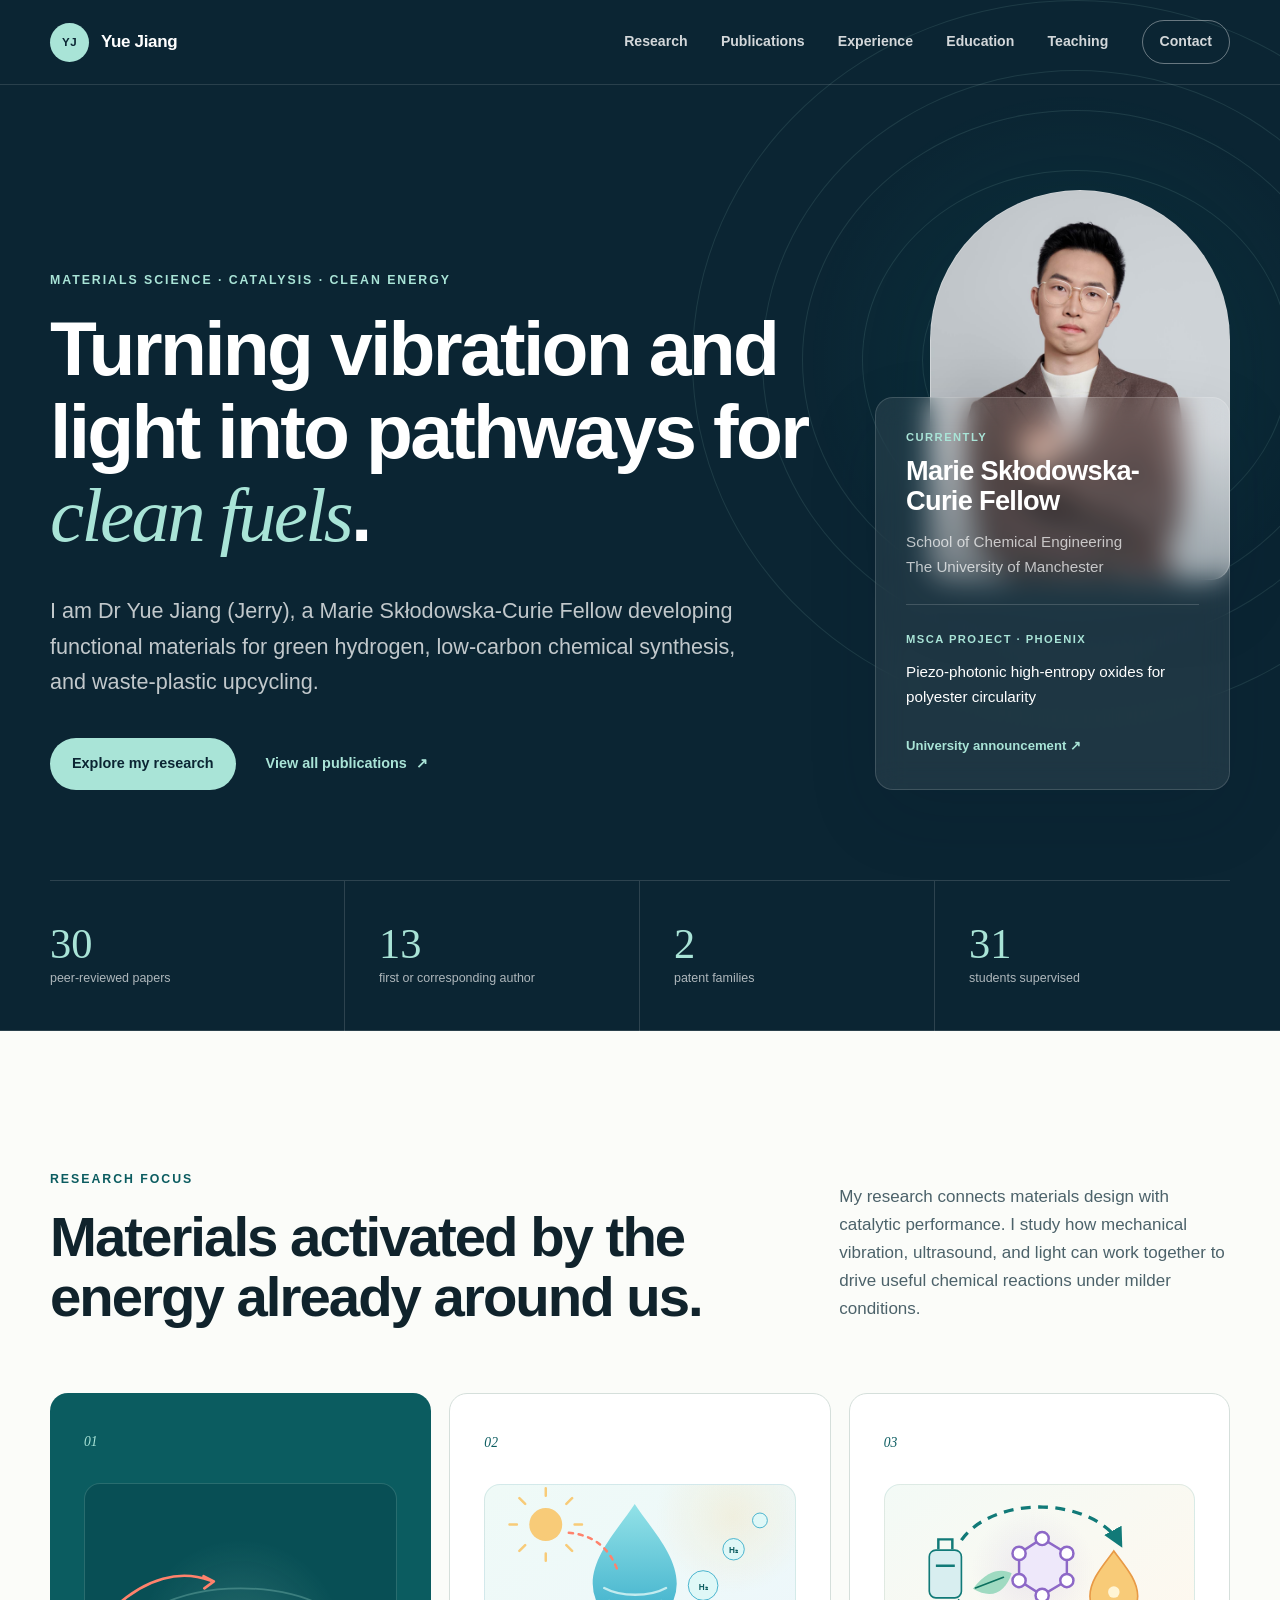
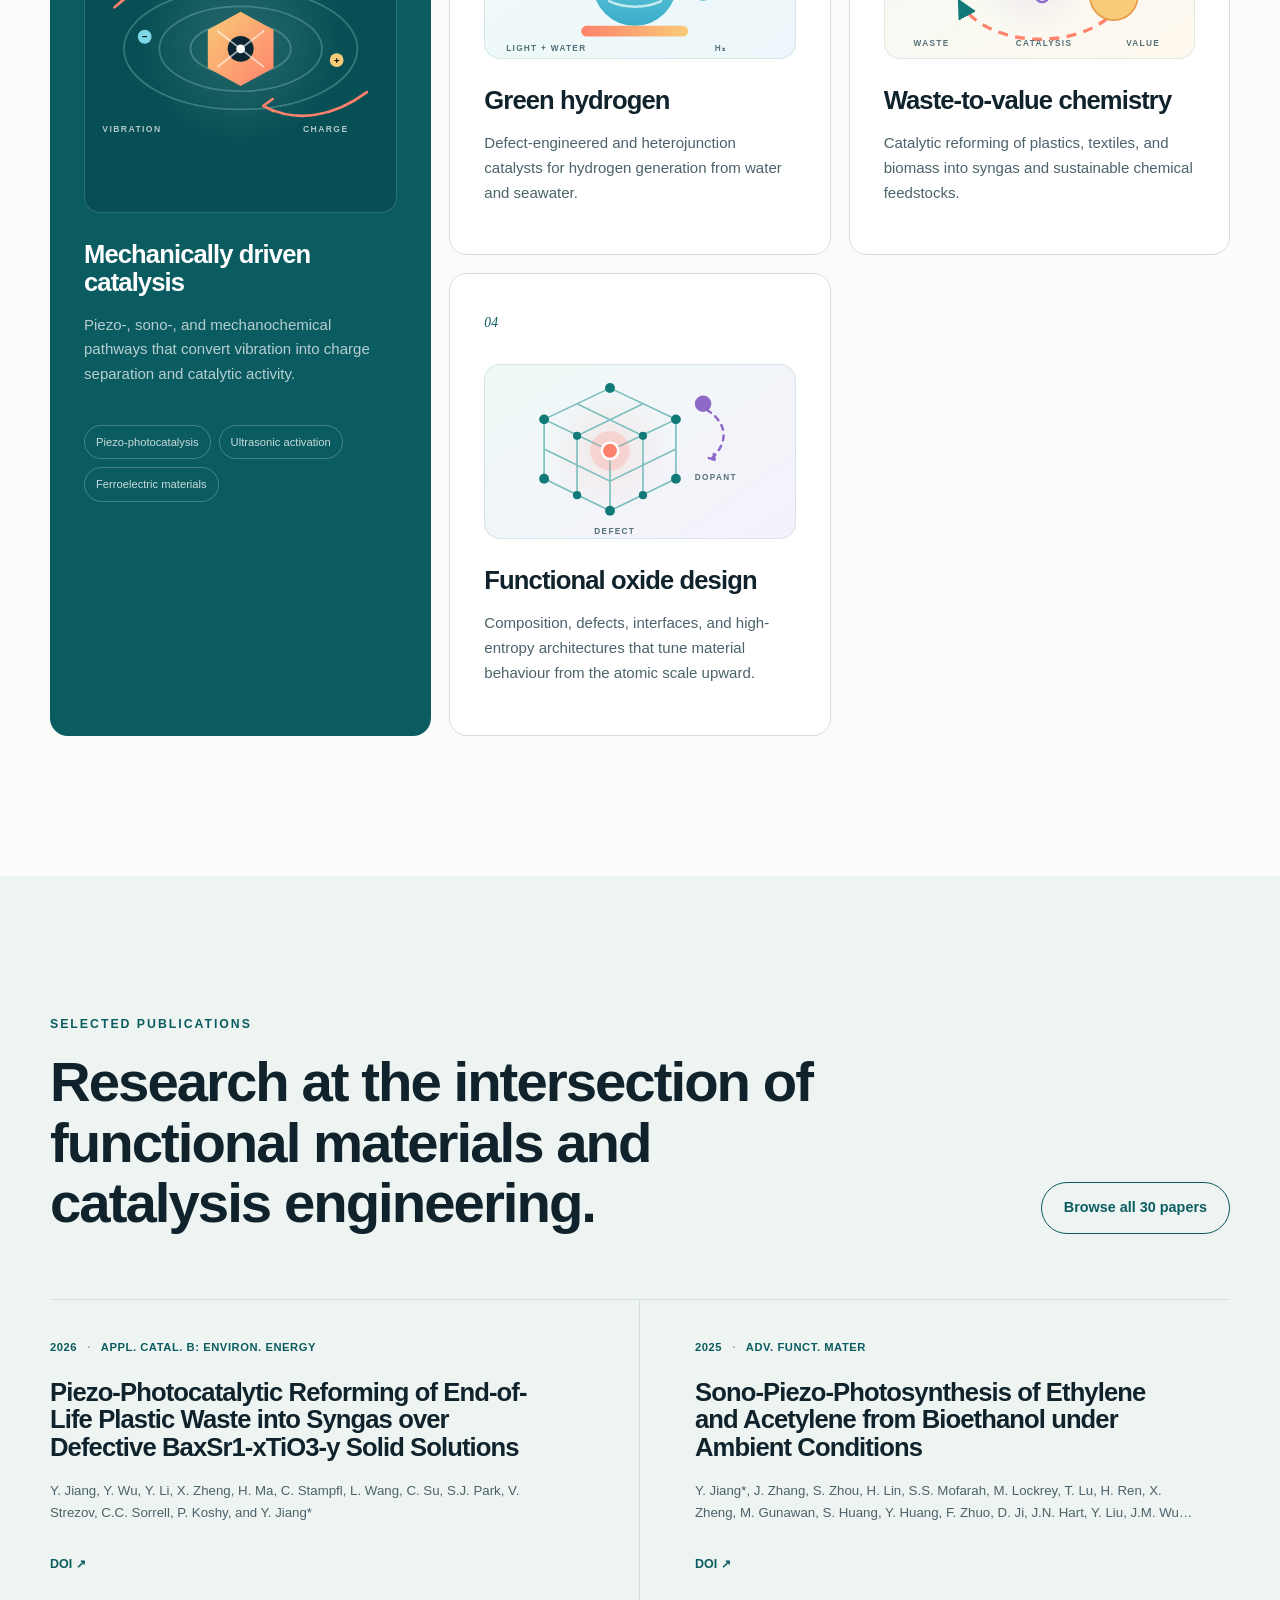
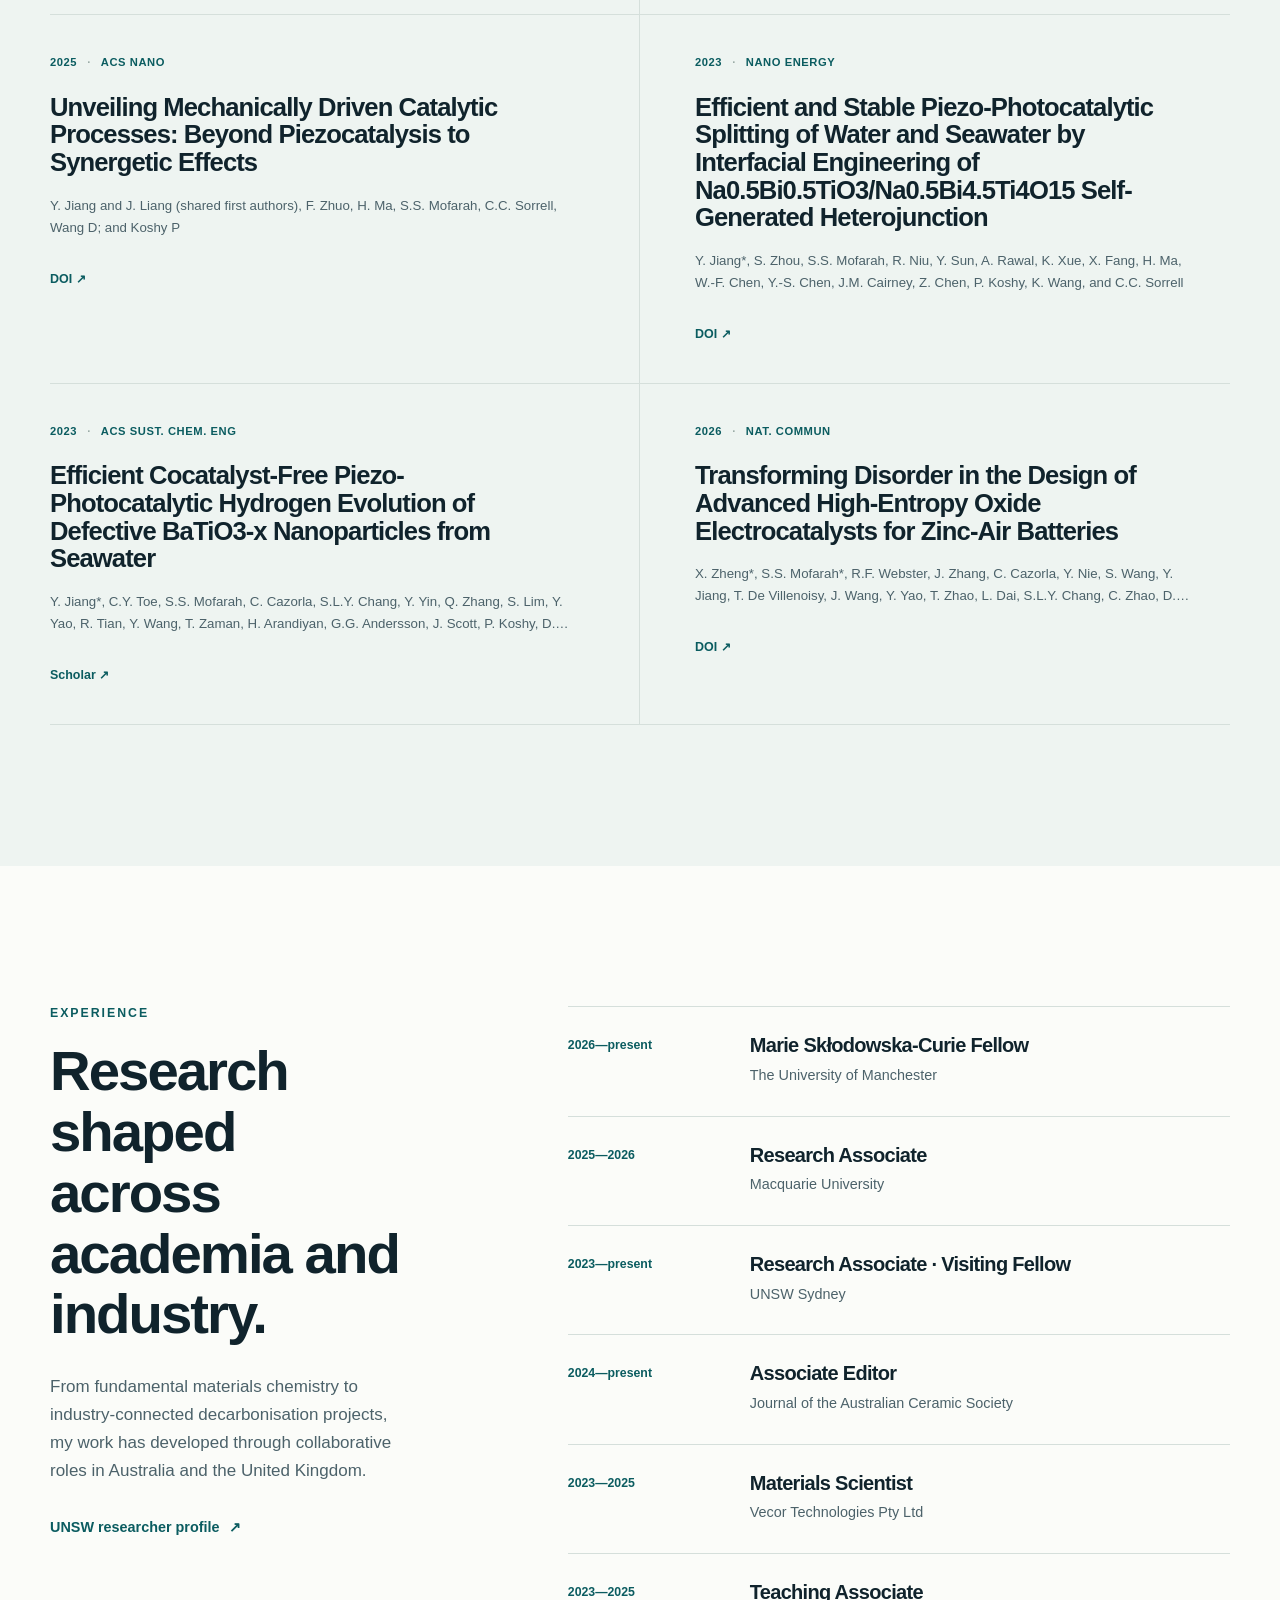
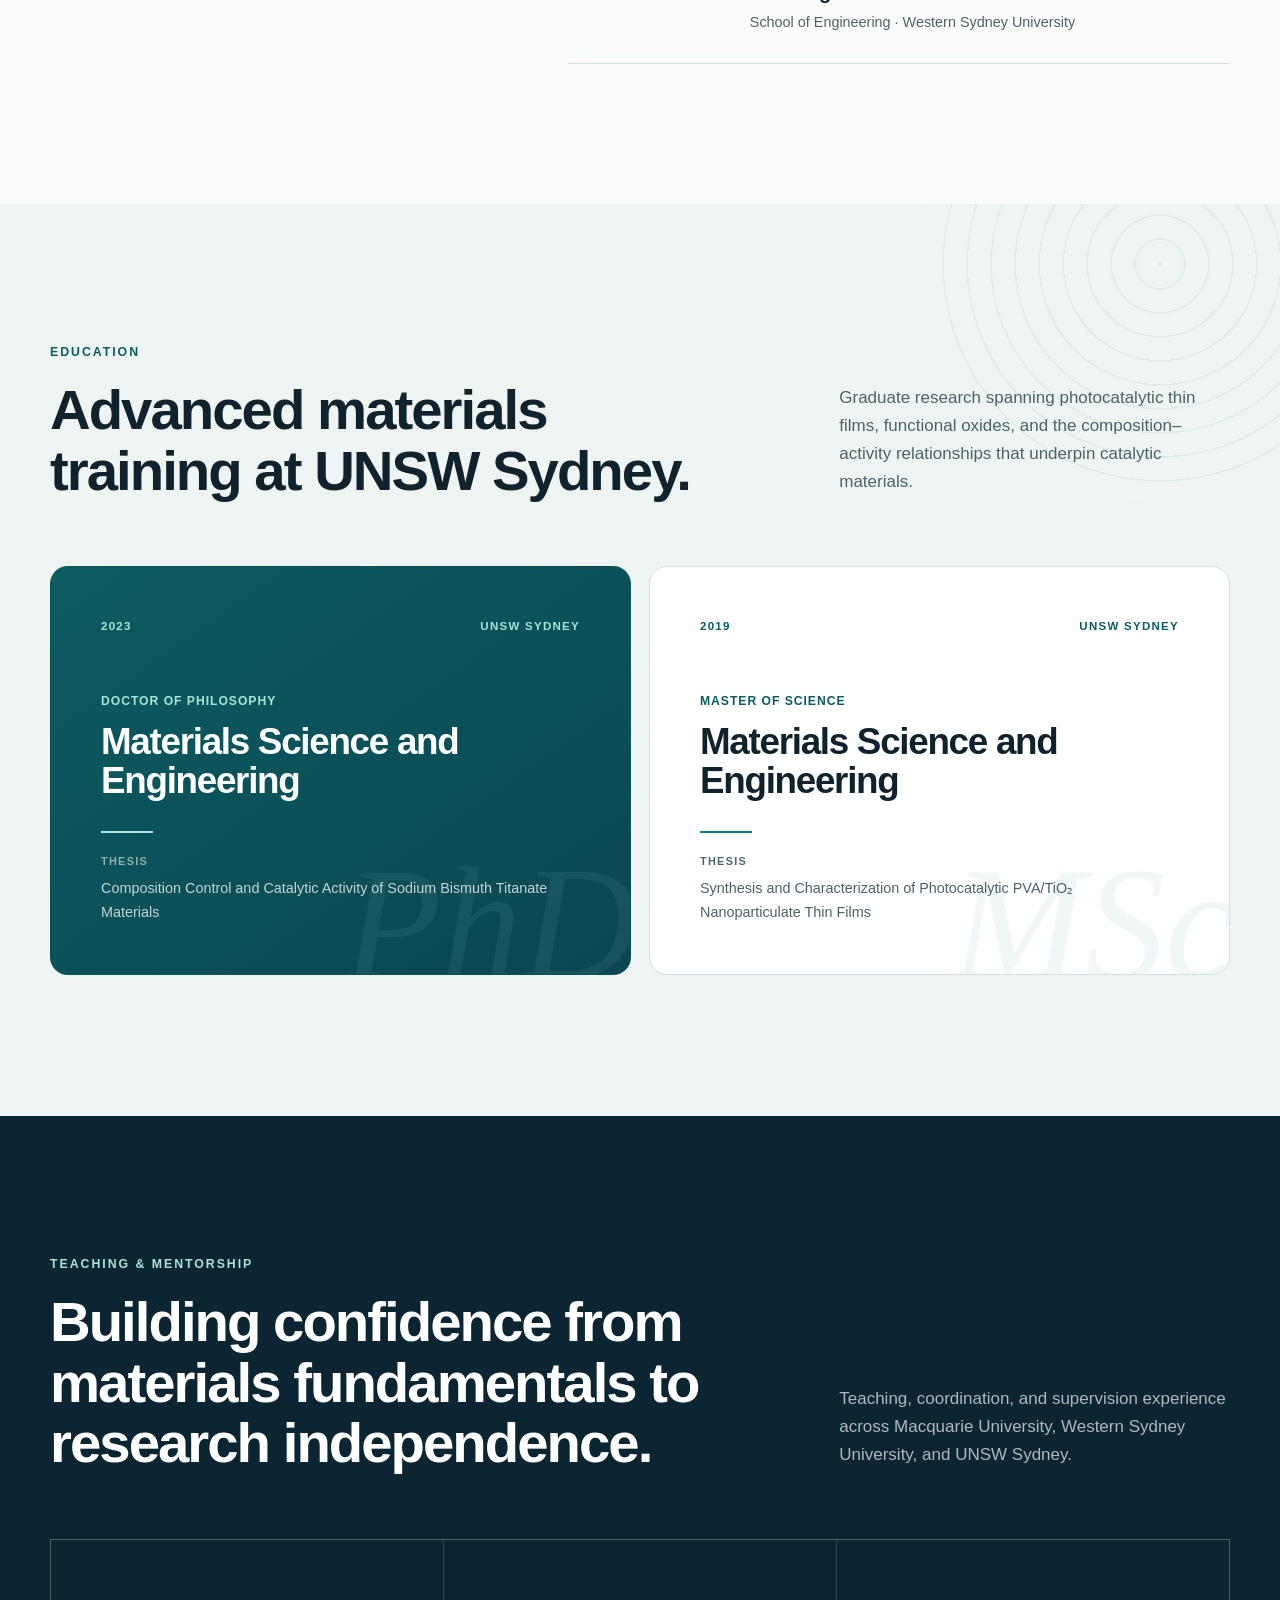
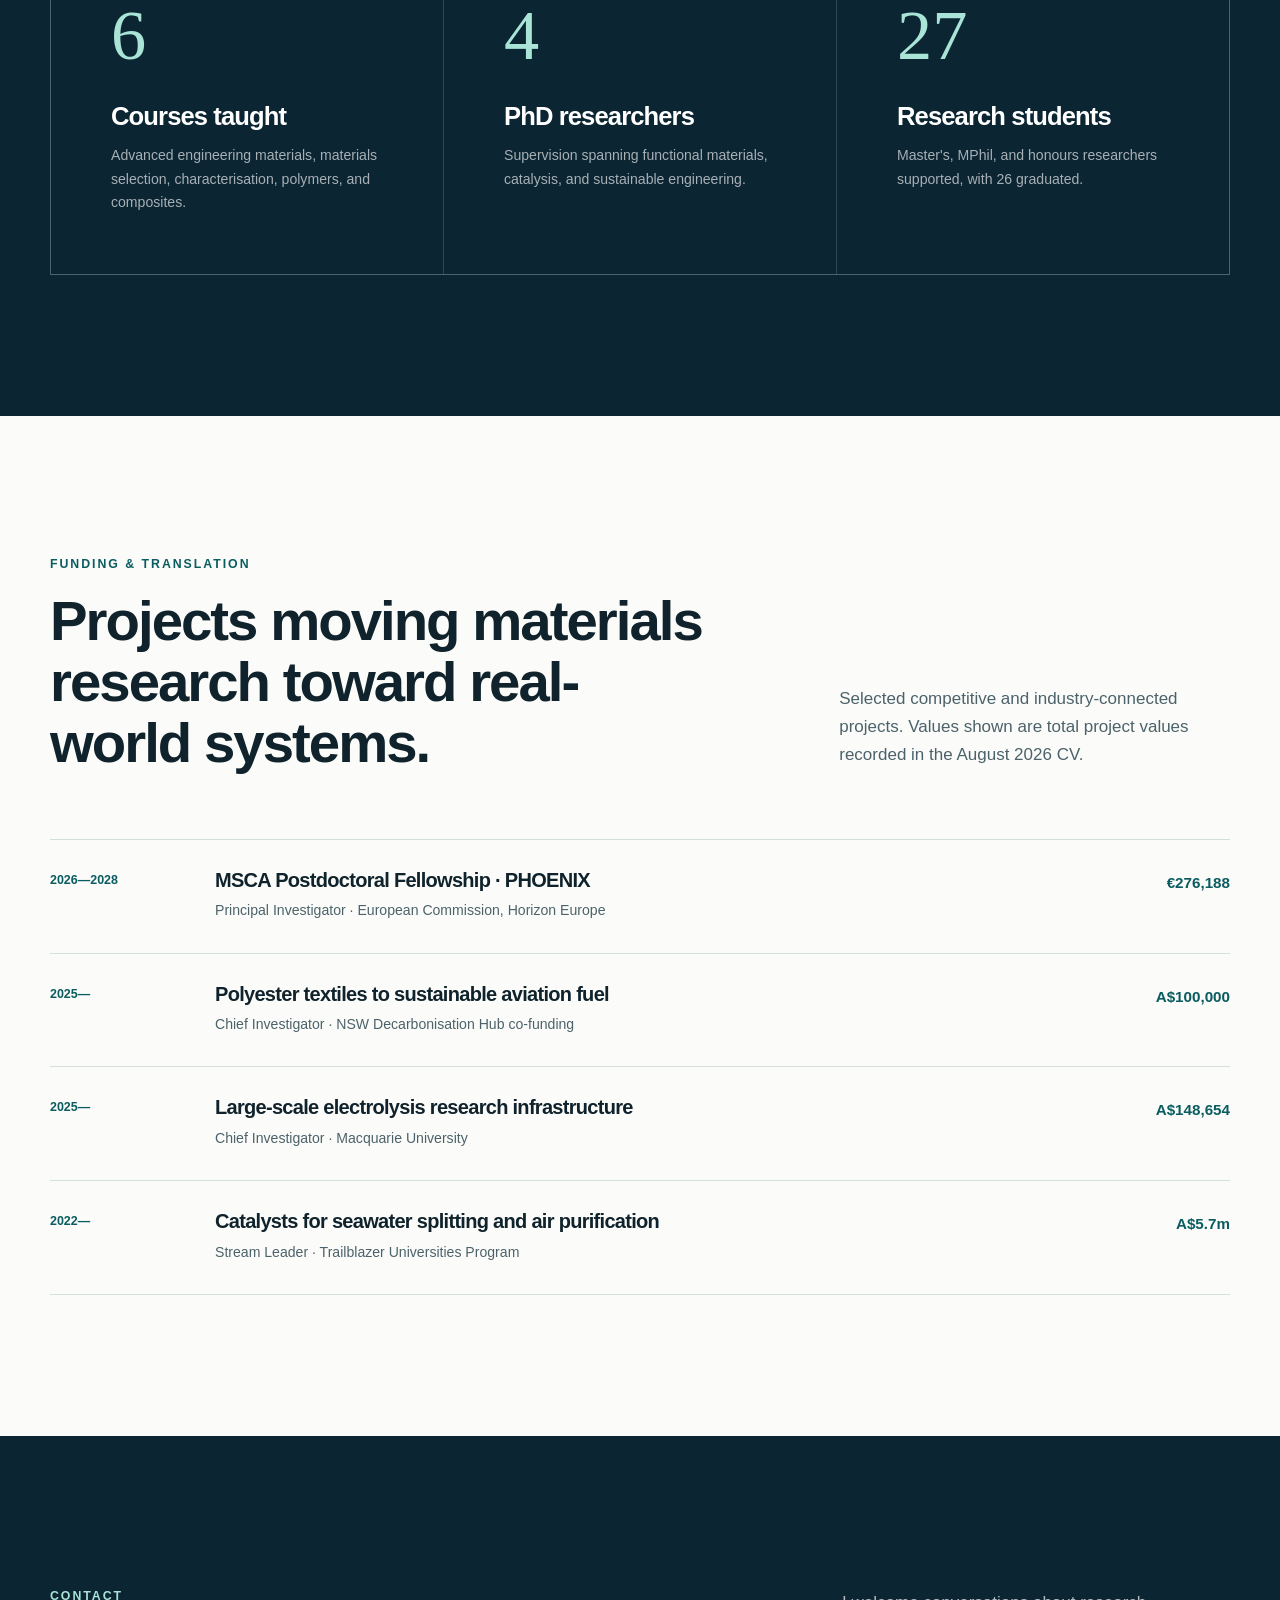
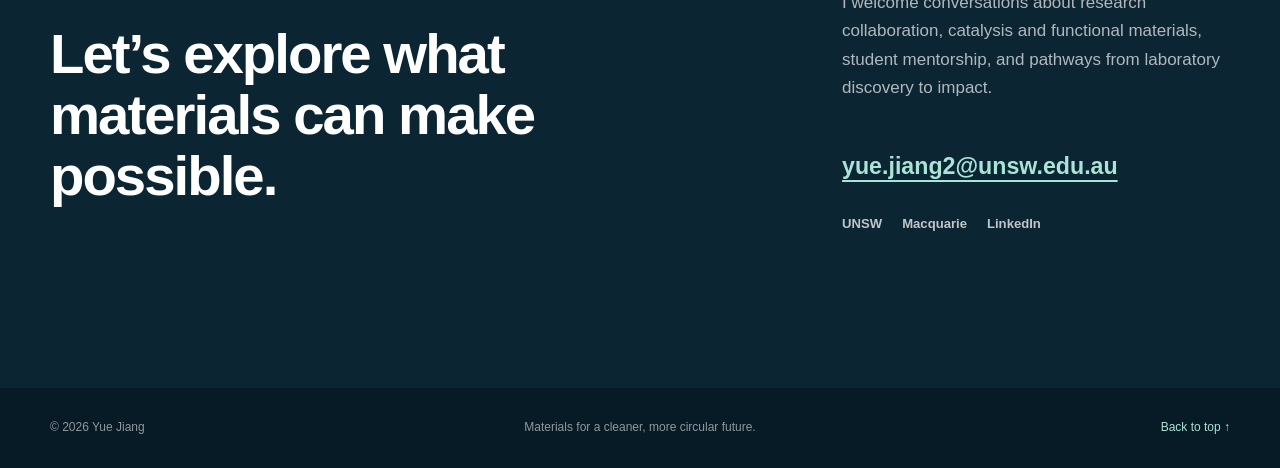
==== commit 1c435989: "Fix ProfilePage datetime values" ====
--- a/index.html
+++ b/index.html
@@ -29,8 +29,8 @@
         "@type": "ProfilePage",
         "@id": "https://yuejiangjerry.github.io/#profile",
         "url": "https://yuejiangjerry.github.io/",
-        "dateCreated": "2026-08-14",
-        "dateModified": "2026-08-15",
+        "dateCreated": "2026-08-14T00:00:00+10:00",
+        "dateModified": "2026-08-15T00:00:00+10:00",
         "mainEntity": {
           "@type": "Person",
           "@id": "https://yuejiangjerry.github.io/#person",
@@ -69,8 +69,7 @@
           "sameAs": [
             "https://www.unsw.edu.au/staff/yue-jiang",
             "https://researchers.mq.edu.au/en/persons/yue-jiang/",
-            "https://www.linkedin.com/in/yue-jiang-2999b3197",
-            "https://scholar.google.com/citations?user=jmrYT-IAAAAJ&hl=en&oi=ao"
+            "https://www.linkedin.com/in/yue-jiang-2999b3197"
           ]
         }
       }
@@ -94,7 +93,6 @@
           <a href="#experience">Experience</a>
           <a href="#education">Education</a>
           <a href="#teaching">Teaching</a>
-          <a href="#gallery">Gallery</a>
           <a class="nav-contact" href="#contact">Contact</a>
         </nav>
       </div>
@@ -108,7 +106,7 @@
         <div class="shell hero-grid">
           <div class="hero-copy">
             <p class="eyebrow hero-eyebrow">Materials science · Catalysis · Clean energy</p>
-            <h1>Turning vibration and light into <em>clean fuels</em> by catalysis.</h1>
+            <h1>Turning vibration and light into pathways for <em>clean fuels</em>.</h1>
             <p class="hero-lead">
               I am Dr Yue Jiang (Jerry), a Marie Skłodowska-Curie Fellow developing functional materials for
               green hydrogen, low-carbon chemical synthesis, and waste-plastic upcycling.
@@ -118,11 +116,6 @@
               <a class="text-link text-link-light" href="publications.html">
                 View all publications <span aria-hidden="true">↗</span>
               </a>
-              <a
-                class="text-link text-link-light"
-                href="assets/Yue-Jiang-CV-August-2026.pdf"
-                download="Yue-Jiang-CV-August-2026.pdf"
-              >Download CV <span aria-hidden="true">↓</span></a>
             </div>
           </div>
           <div class="hero-visual">
@@ -165,7 +158,7 @@
           <div class="section-intro split-heading">
             <div>
               <p class="eyebrow">Research focus</p>
-                <h2>Materials activated by the sustainable energy already around us.</h2>
+              <h2>Materials activated by the energy already around us.</h2>
             </div>
             <p>
               My research connects materials design with catalytic performance. I study how
@@ -176,16 +169,39 @@
           <div class="research-grid">
             <article class="research-card research-card-featured">
               <span class="research-number">01</span>
-              <figure class="research-visual visual-mechanical mechanism-overview">
-                <img
-                  src="assets/mechanically-driven-catalysis-mechanisms.png"
-                  alt="Mechanisms and applications of mechanically driven catalysis across renewable energy, biomedical treatment, and environmental remediation"
-                  width="801"
-                  height="797"
-                  loading="lazy"
-                  decoding="async"
-                />
-              </figure>
+              <div class="research-visual visual-mechanical" aria-hidden="true">
+                <svg viewBox="0 0 360 250" role="presentation">
+                  <defs>
+                    <linearGradient id="mech-core" x1="0" y1="0" x2="1" y2="1">
+                      <stop offset="0" stop-color="#f8cb78" />
+                      <stop offset="1" stop-color="#ff826c" />
+                    </linearGradient>
+                  </defs>
+                  <g fill="none" stroke="#a9e4d7" stroke-width="2">
+                    <ellipse class="wave-ring wave-1" cx="180" cy="126" rx="58" ry="30" />
+                    <ellipse class="wave-ring wave-2" cx="180" cy="126" rx="94" ry="49" />
+                    <ellipse class="wave-ring wave-3" cx="180" cy="126" rx="135" ry="70" />
+                  </g>
+                  <g class="mech-core">
+                    <path d="M180 83 218 104v44l-38 21-38-21v-44Z" fill="url(#mech-core)" />
+                    <circle cx="180" cy="126" r="15" fill="#0b2533" />
+                    <circle cx="180" cy="126" r="5" fill="#fff" />
+                    <path d="m153 105 54 42M207 105l-54 42" stroke="#fff" stroke-width="2" opacity=".6" />
+                  </g>
+                  <g class="charge charge-left">
+                    <circle cx="69" cy="112" r="8" fill="#7fd8e7" />
+                    <text x="69" y="116" text-anchor="middle">−</text>
+                  </g>
+                  <g class="charge charge-right">
+                    <circle cx="291" cy="139" r="8" fill="#f8cb78" />
+                    <text x="291" y="143" text-anchor="middle">+</text>
+                  </g>
+                  <path class="energy-path" d="M34 78c37-34 76-44 111-31M326 176c-39 29-81 35-116 18" fill="none" stroke="#ff826c" stroke-linecap="round" stroke-width="3" />
+                  <path d="m137 42 12 6-11 8M218 198l-12-6 11-8" fill="none" stroke="#ff826c" stroke-linecap="round" stroke-linejoin="round" stroke-width="3" />
+                  <text class="svg-label" x="20" y="222">VIBRATION</text>
+                  <text class="svg-label" x="252" y="222">CHARGE</text>
+                </svg>
+              </div>
               <h3>Mechanically driven catalysis</h3>
               <p>
                 Piezo-, sono-, and mechanochemical pathways that convert vibration into charge
@@ -196,16 +212,6 @@
                 <li>Ultrasonic activation</li>
                 <li>Ferroelectric materials</li>
               </ul>
-              <figure class="mechanism-detail">
-                <img
-                  src="assets/piezocatalysis-charge-mechanisms.png"
-                  alt="Energy-band and screening-charge theories for piezocatalytic redox reactions"
-                  width="972"
-                  height="358"
-                  loading="lazy"
-                  decoding="async"
-                />
-              </figure>
             </article>
             <article class="research-card">
               <span class="research-number">02</span>
@@ -305,48 +311,6 @@
               <p>
                 Composition, defects, interfaces, and high-entropy architectures that tune material
                 behaviour from the atomic scale upward.
-              </p>
-            </article>
-            <article class="research-card">
-              <span class="research-number">05</span>
-              <div class="research-visual visual-remediation" aria-hidden="true">
-                <svg viewBox="0 0 360 210" role="presentation">
-                  <defs>
-                    <marker id="remediation-arrow" viewBox="0 0 10 10" refX="8" refY="5" markerWidth="6" markerHeight="6" orient="auto">
-                      <path d="m0 0 10 5-10 5Z" fill="#117a78" />
-                    </marker>
-                  </defs>
-                  <path d="M18 164c42-18 76 18 118 0s76 18 118 0 70 8 88 0v38H18Z" fill="#d9f1ee" />
-                  <g fill="none" stroke="#557078" stroke-width="3">
-                    <path d="m54 82 30-17 30 17 30-17" />
-                    <path d="m60 102 24 14 24-14" opacity=".45" />
-                  </g>
-                  <g fill="#8be0e6" stroke="#117a78" stroke-width="2">
-                    <circle cx="54" cy="82" r="11" /><circle cx="84" cy="65" r="11" /><circle cx="114" cy="82" r="11" /><circle cx="144" cy="65" r="11" />
-                  </g>
-                  <g fill="#fff" stroke="#2aa7c6" stroke-width="2">
-                    <circle cx="45" cy="52" r="7" /><circle cx="77" cy="37" r="7" /><circle cx="112" cy="49" r="7" /><circle cx="151" cy="36" r="7" />
-                  </g>
-                  <g fill="#0b5c60" font-family="Aptos, Segoe UI, sans-serif" font-size="8" font-weight="800" text-anchor="middle">
-                    <text x="45" y="55">F</text><text x="77" y="40">F</text><text x="112" y="52">F</text><text x="151" y="39">F</text>
-                  </g>
-                  <path d="M165 84h45" fill="none" marker-end="url(#remediation-arrow)" stroke="#117a78" stroke-dasharray="6 5" stroke-width="3" />
-                  <g transform="translate(234 52)">
-                    <path d="m42 0 36 21v42L42 84 6 63V21Z" fill="#f8cb78" opacity=".9" />
-                    <path d="m22 22 40 40M62 22 22 62" stroke="#fff" stroke-linecap="round" stroke-width="4" />
-                    <path d="M-7 18c-13 8-13 21 0 29M91 18c13 8 13 21 0 29" fill="none" stroke="#ff826c" stroke-linecap="round" stroke-width="3" />
-                  </g>
-                  <g fill="#9fdac1" stroke="#0b705e" stroke-width="2">
-                    <circle cx="250" cy="145" r="9" /><circle cx="280" cy="157" r="7" /><circle cx="312" cy="139" r="10" />
-                  </g>
-                  <text class="svg-label dark" x="54" y="194">PFAS</text>
-                  <text class="svg-label dark" x="218" y="194">CATALYTIC BREAKDOWN</text>
-                </svg>
-              </div>
-              <h3>Environmental remediation</h3>
-              <p>
-                Catalytic destruction and defluorination of PFAS, alongside degradation of persistent
-                organic contaminants in water.
               </p>
             </article>
           </div>
@@ -418,7 +382,7 @@
           <div class="section-intro split-heading education-heading">
             <div>
               <p class="eyebrow">Education</p>
-                <h2>Professional education background in materials and chemical engineering at UNSW Sydney.</h2>
+              <h2>Advanced materials training at UNSW Sydney.</h2>
             </div>
             <p>
               Graduate research spanning photocatalytic thin films, functional oxides, and the
@@ -508,56 +472,6 @@
               <div><h3>Catalysts for seawater splitting and air purification</h3><p>Stream Leader · Trailblazer Universities Program</p></div>
               <strong>A$5.7m</strong>
             </article>
-          </div>
-        </div>
-      </section>
-
-      <section id="gallery" class="section section-tint gallery-section">
-        <div class="shell">
-          <div class="section-intro split-heading gallery-heading">
-            <div>
-              <p class="eyebrow">Research in action</p>
-              <h2>From the laboratory to the wider research community.</h2>
-            </div>
-            <p>
-              A glimpse into the collaborative experiments, hands-on investigation, and international
-              connections that shape my work.
-            </p>
-          </div>
-          <div class="gallery-grid">
-            <figure class="gallery-item gallery-item-featured">
-              <img
-                src="assets/gallery-lab-collaboration.jpg"
-                alt="Dr Yue Jiang and a colleague standing beside laboratory equipment"
-                width="1821"
-                height="1536"
-                loading="lazy"
-                decoding="async"
-              />
-              <figcaption>Collaborative research in the laboratory</figcaption>
-            </figure>
-            <figure class="gallery-item">
-              <img
-                src="assets/gallery-experiment.jpg"
-                alt="Dr Yue Jiang and a colleague examining an experimental vessel"
-                width="2048"
-                height="1365"
-                loading="lazy"
-                decoding="async"
-              />
-              <figcaption>Hands-on experimental investigation</figcaption>
-            </figure>
-            <figure class="gallery-item">
-              <img
-                src="assets/gallery-conference.jpg"
-                alt="Dr Yue Jiang with research colleagues at an international conference"
-                width="2048"
-                height="1536"
-                loading="lazy"
-                decoding="async"
-              />
-              <figcaption>Connecting with the international research community</figcaption>
-            </figure>
           </div>
         </div>
       </section>
@@ -578,8 +492,6 @@
               <a href="https://www.unsw.edu.au/staff/yue-jiang" target="_blank" rel="me noreferrer">UNSW</a>
               <a href="https://researchers.mq.edu.au/en/persons/yue-jiang/" target="_blank" rel="me noreferrer">Macquarie</a>
               <a href="https://www.linkedin.com/in/yue-jiang-2999b3197" target="_blank" rel="me noreferrer">LinkedIn</a>
-              <a href="https://scholar.google.com/citations?user=jmrYT-IAAAAJ&amp;hl=en&amp;oi=ao" target="_blank" rel="me noreferrer">Google Scholar</a>
-              <a href="assets/Yue-Jiang-CV-August-2026.pdf" download="Yue-Jiang-CV-August-2026.pdf">Download CV</a>
             </div>
           </div>
         </div>
@@ -597,4 +509,4 @@
     <script src="assets/site.js" defer></script>
   </body>
 </html>
-
+
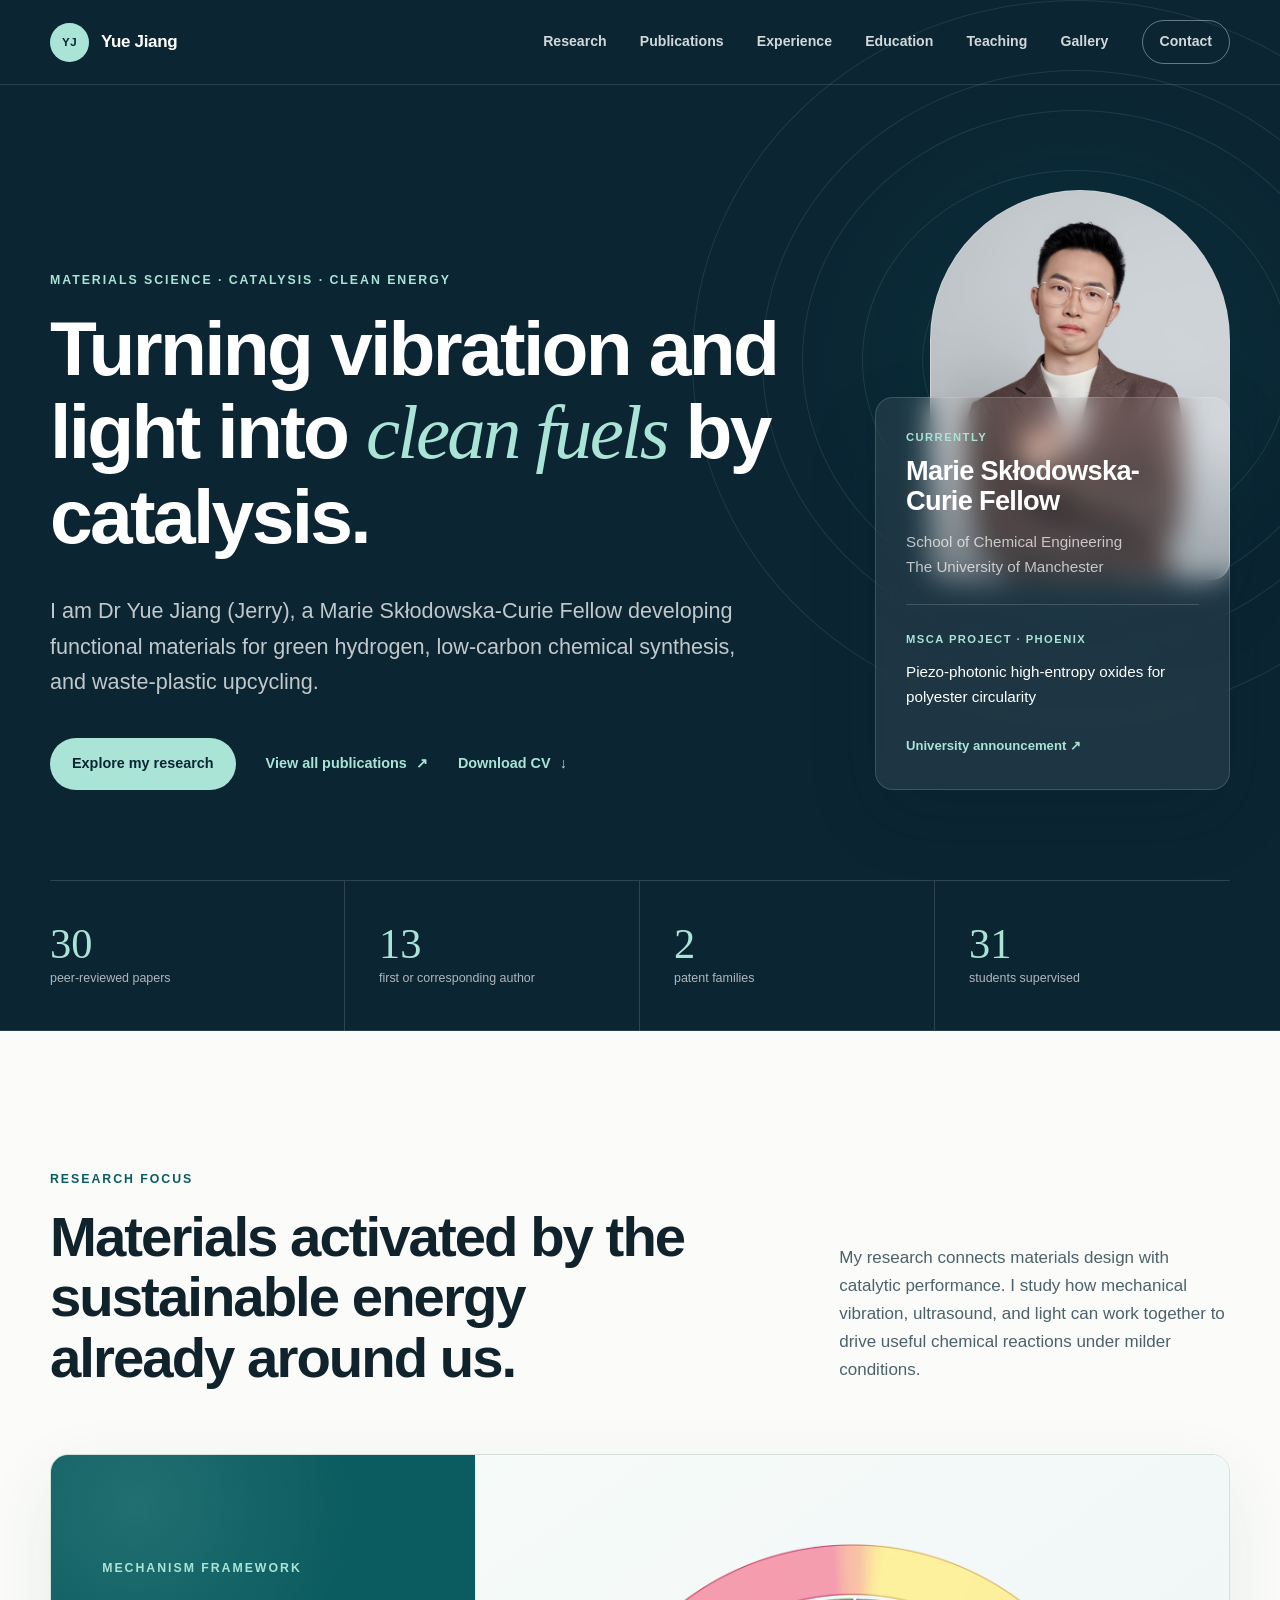
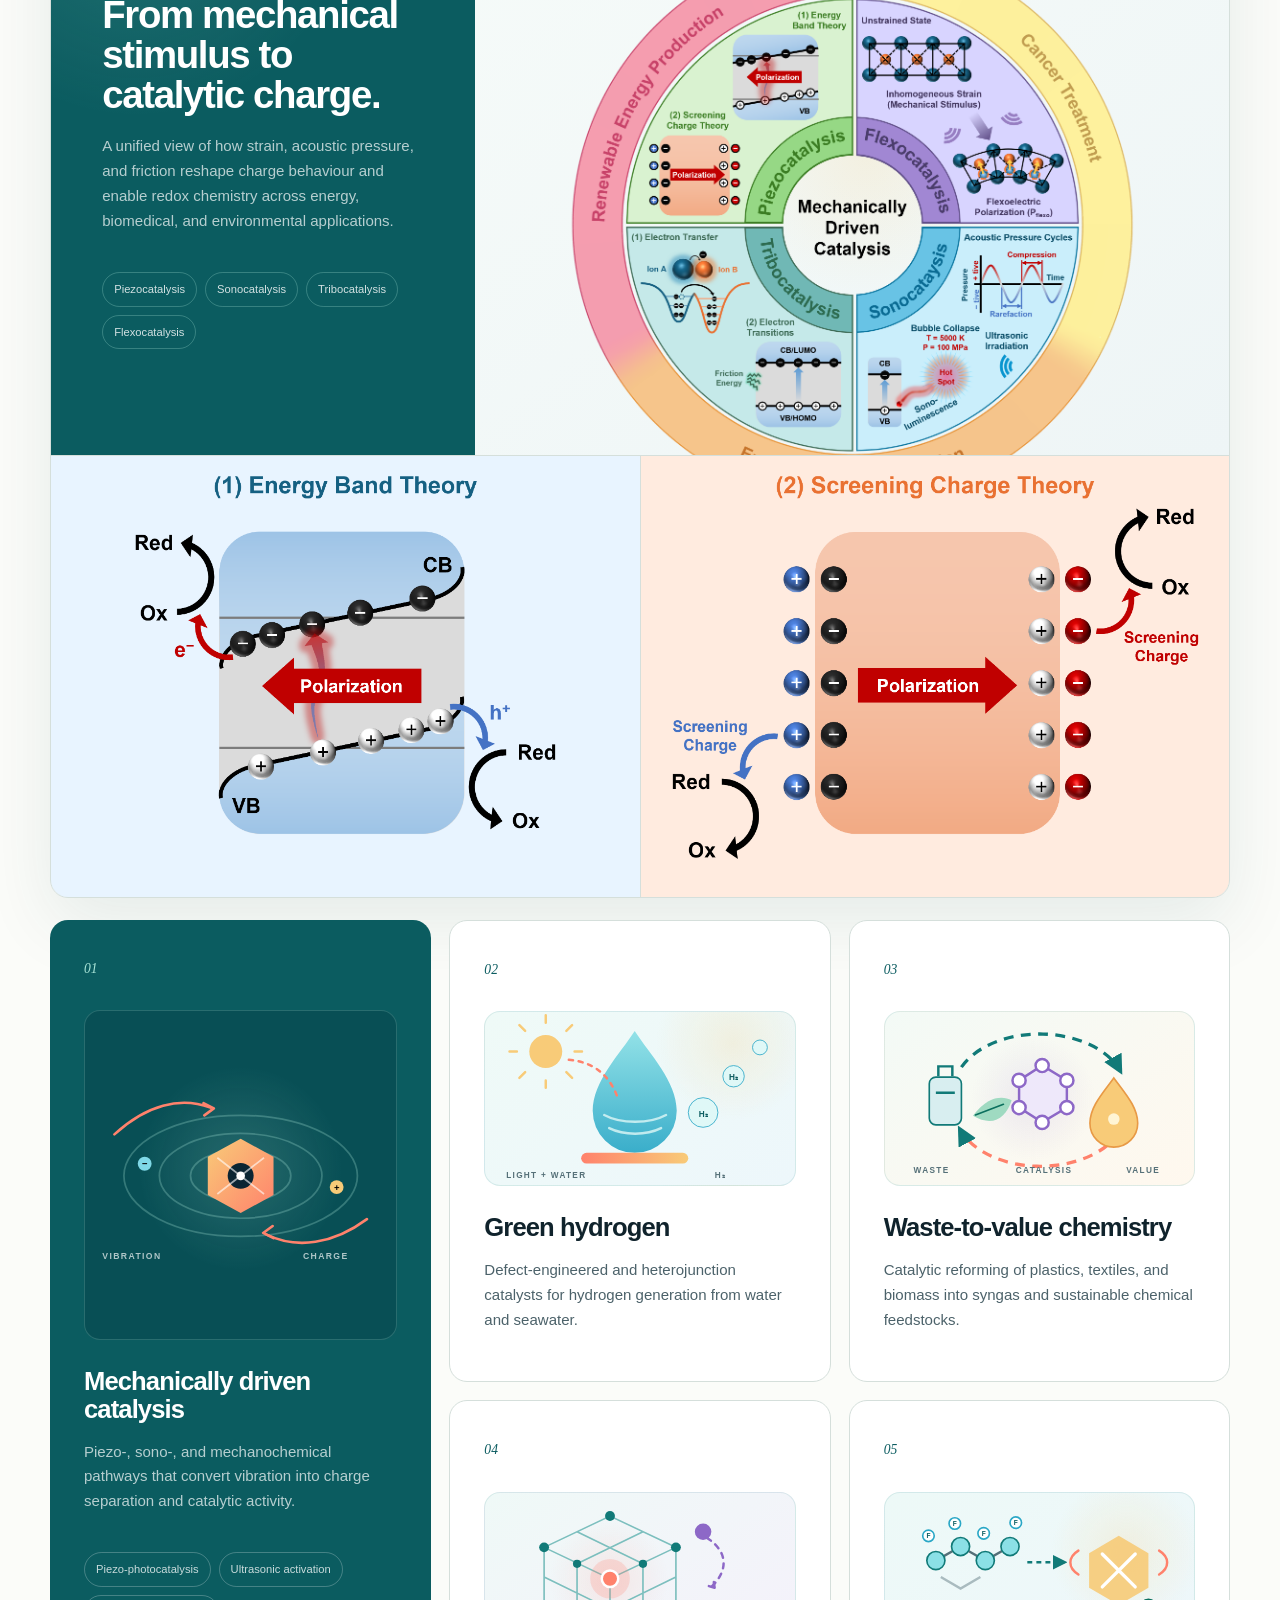
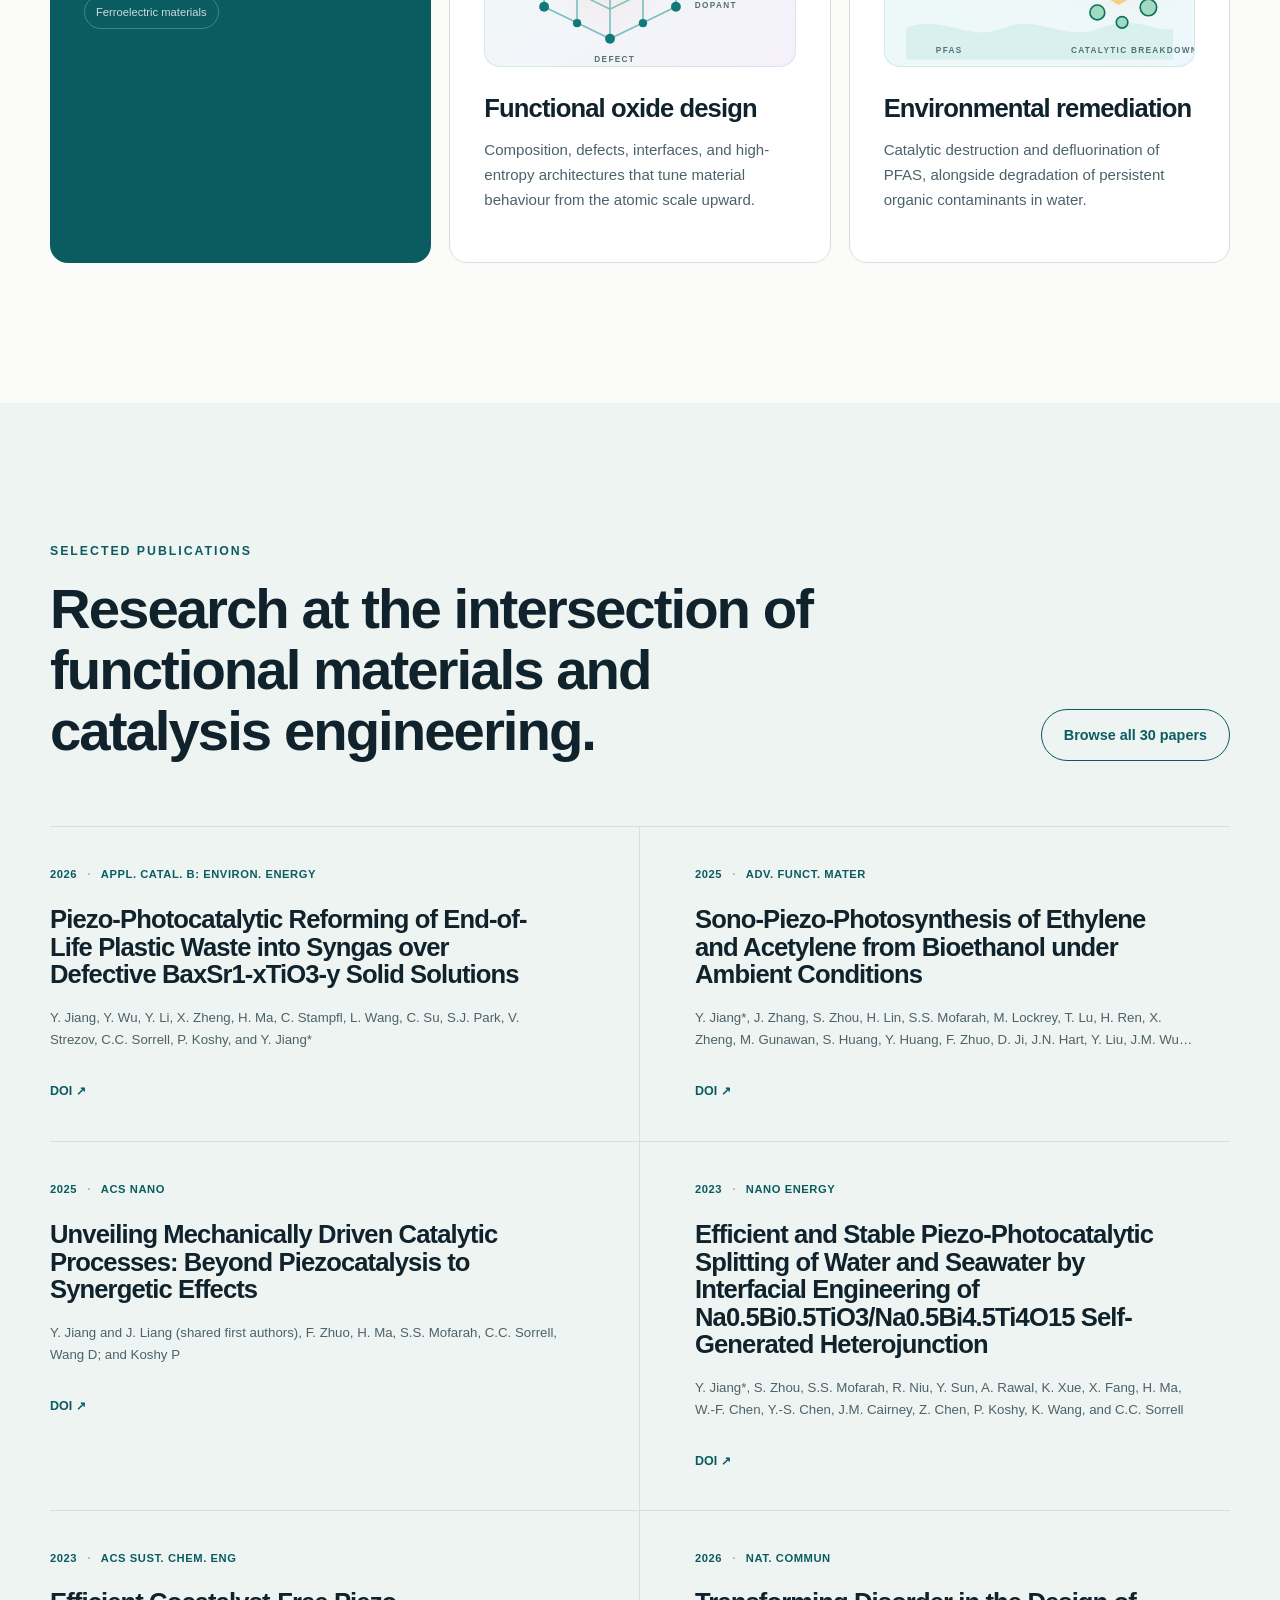
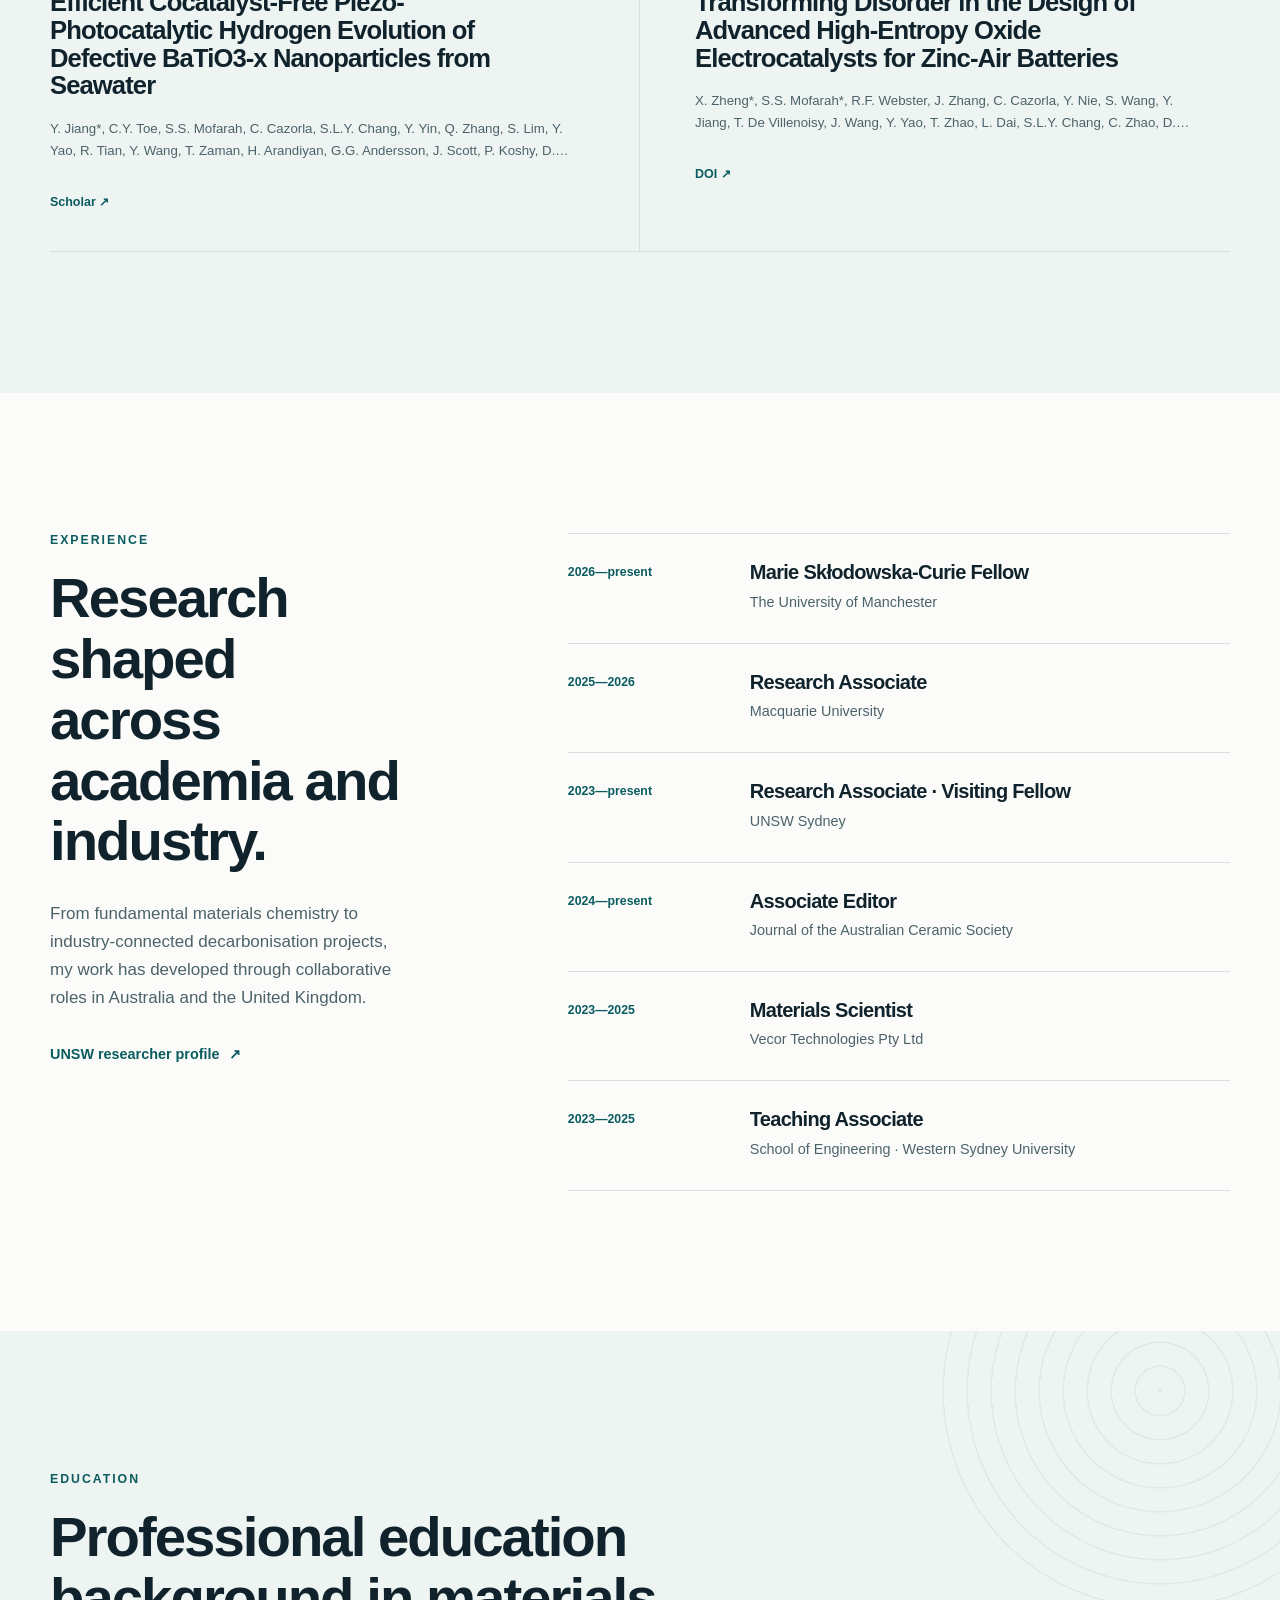
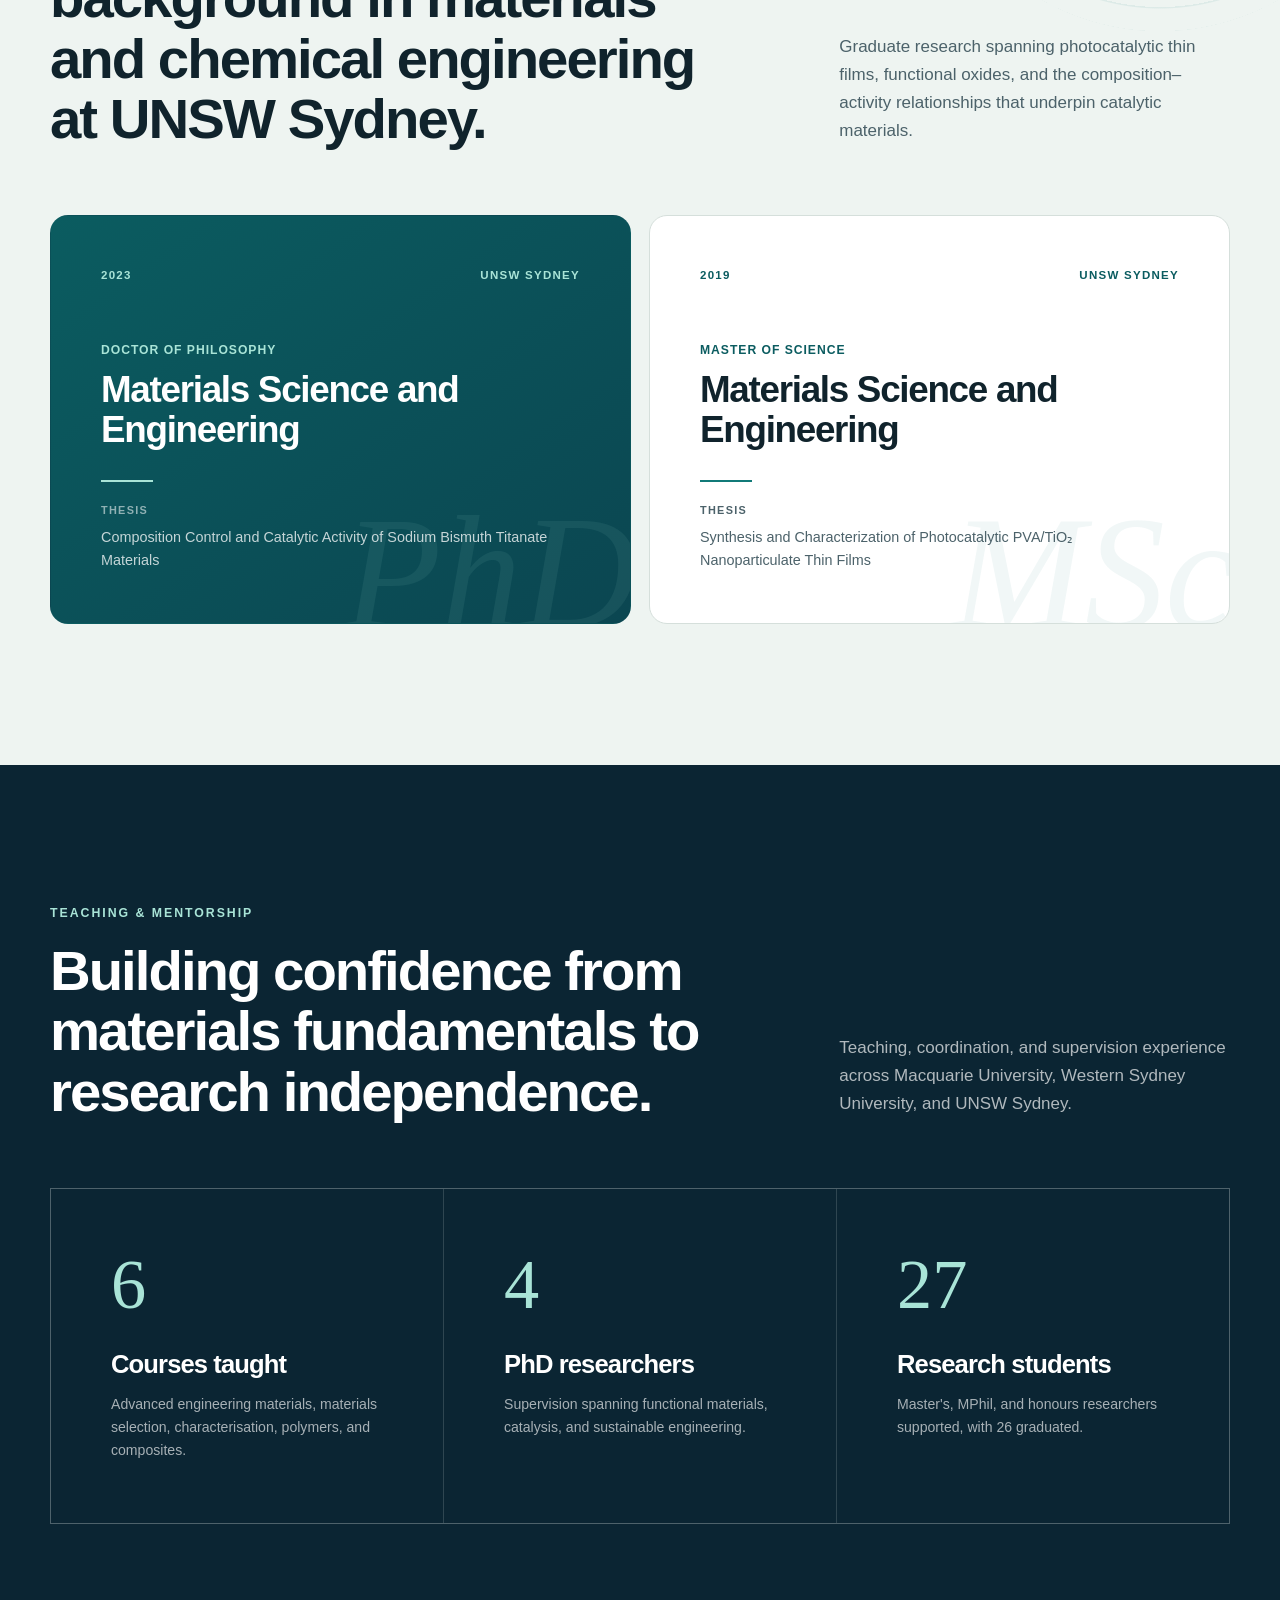
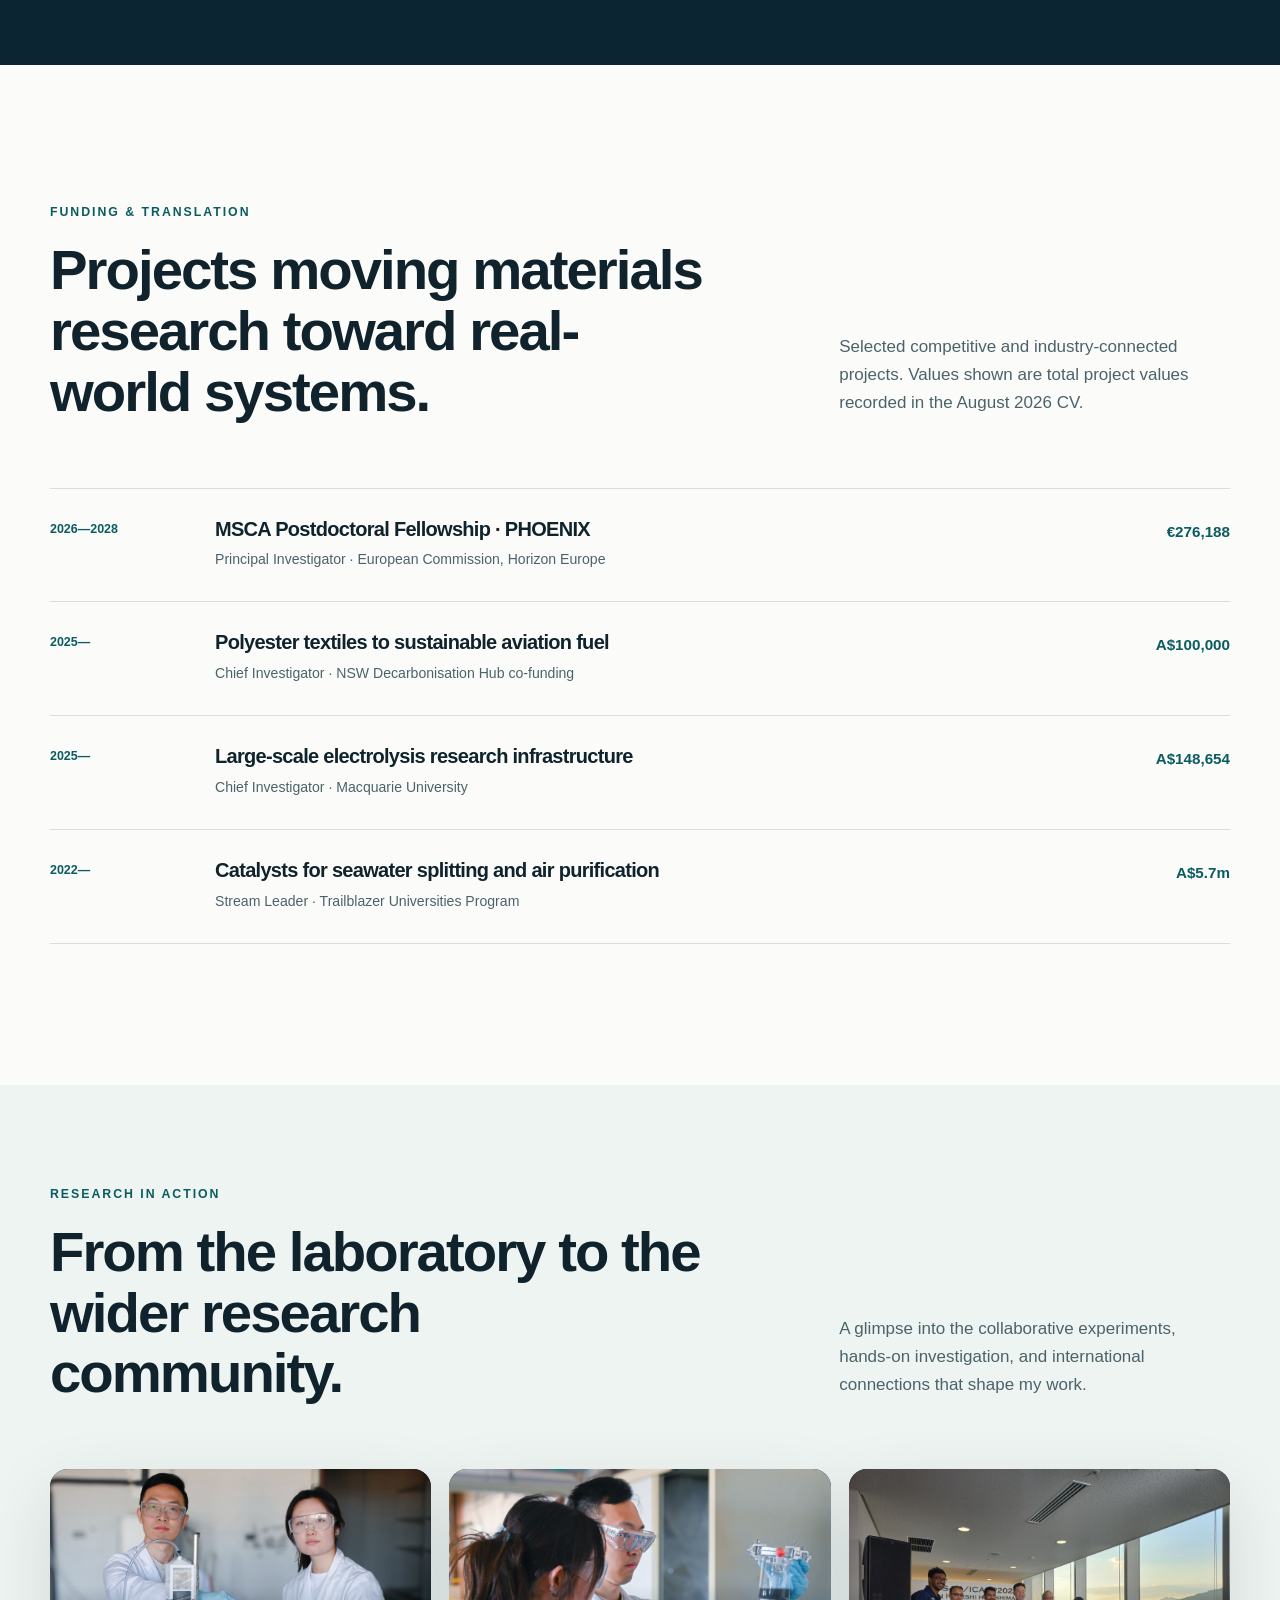
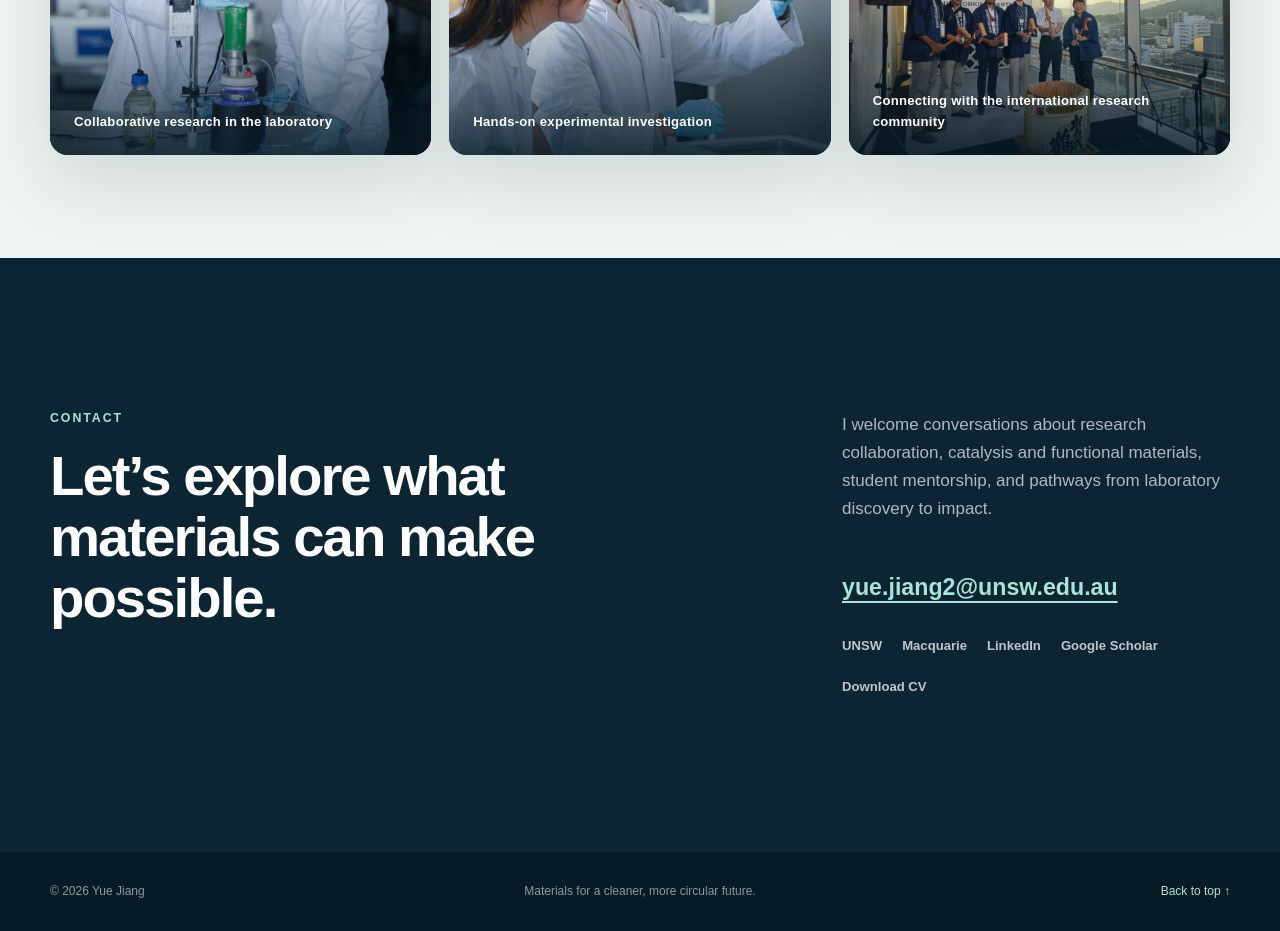
==== commit c43dd750: "Restore site features and add MDC figures" ====
--- a/index.html
+++ b/index.html
@@ -69,7 +69,8 @@
           "sameAs": [
             "https://www.unsw.edu.au/staff/yue-jiang",
             "https://researchers.mq.edu.au/en/persons/yue-jiang/",
-            "https://www.linkedin.com/in/yue-jiang-2999b3197"
+            "https://www.linkedin.com/in/yue-jiang-2999b3197",
+            "https://scholar.google.com/citations?user=jmrYT-IAAAAJ&hl=en&oi=ao"
           ]
         }
       }
@@ -93,6 +94,7 @@
           <a href="#experience">Experience</a>
           <a href="#education">Education</a>
           <a href="#teaching">Teaching</a>
+          <a href="#gallery">Gallery</a>
           <a class="nav-contact" href="#contact">Contact</a>
         </nav>
       </div>
@@ -106,7 +108,7 @@
         <div class="shell hero-grid">
           <div class="hero-copy">
             <p class="eyebrow hero-eyebrow">Materials science · Catalysis · Clean energy</p>
-            <h1>Turning vibration and light into pathways for <em>clean fuels</em>.</h1>
+            <h1>Turning vibration and light into <em>clean fuels</em> by catalysis.</h1>
             <p class="hero-lead">
               I am Dr Yue Jiang (Jerry), a Marie Skłodowska-Curie Fellow developing functional materials for
               green hydrogen, low-carbon chemical synthesis, and waste-plastic upcycling.
@@ -116,6 +118,11 @@
               <a class="text-link text-link-light" href="publications.html">
                 View all publications <span aria-hidden="true">↗</span>
               </a>
+              <a
+                class="text-link text-link-light"
+                href="assets/Yue-Jiang-CV-August-2026.pdf"
+                download="Yue-Jiang-CV-August-2026.pdf"
+              >Download CV <span aria-hidden="true">↓</span></a>
             </div>
           </div>
           <div class="hero-visual">
@@ -158,7 +165,7 @@
           <div class="section-intro split-heading">
             <div>
               <p class="eyebrow">Research focus</p>
-              <h2>Materials activated by the energy already around us.</h2>
+                <h2>Materials activated by the sustainable energy already around us.</h2>
             </div>
             <p>
               My research connects materials design with catalytic performance. I study how
@@ -166,10 +173,60 @@
               reactions under milder conditions.
             </p>
           </div>
+          <article class="mechanism-showcase" aria-labelledby="mechanism-showcase-title">
+            <div class="mechanism-showcase-copy">
+              <p class="eyebrow mechanism-eyebrow">Mechanism framework</p>
+              <h3 id="mechanism-showcase-title">From mechanical stimulus to catalytic charge.</h3>
+              <p>
+                A unified view of how strain, acoustic pressure, and friction reshape charge behaviour
+                and enable redox chemistry across energy, biomedical, and environmental applications.
+              </p>
+              <ul aria-label="Mechanically driven catalytic pathways">
+                <li>Piezo­catalysis</li>
+                <li>Sonocatalysis</li>
+                <li>Tribocatalysis</li>
+                <li>Flexocatalysis</li>
+              </ul>
+            </div>
+            <figure class="mechanism-showcase-overview">
+              <img
+                src="assets/mdc-overview.png"
+                alt="Overview of mechanically driven catalysis mechanisms and applications"
+                width="2979"
+                height="2946"
+                loading="eager"
+                decoding="async"
+              />
+            </figure>
+            <div class="mechanism-theory-grid" aria-label="Piezocatalytic charge theories">
+              <figure class="mechanism-theory mechanism-theory-band">
+                <img
+                  src="assets/mdc-energy-band.png"
+                  alt="Energy-band theory for polarization-induced piezocatalytic redox reactions"
+                  width="2079"
+                  height="1559"
+                  loading="eager"
+                  decoding="async"
+                />
+                <figcaption class="sr-only">Energy-band theory</figcaption>
+              </figure>
+              <figure class="mechanism-theory mechanism-theory-screening">
+                <img
+                  src="assets/mdc-screening-charge.png"
+                  alt="Screening-charge theory for polarization-induced piezocatalytic redox reactions"
+                  width="2079"
+                  height="1559"
+                  loading="eager"
+                  decoding="async"
+                />
+                <figcaption class="sr-only">Screening-charge theory</figcaption>
+              </figure>
+            </div>
+          </article>
           <div class="research-grid">
             <article class="research-card research-card-featured">
               <span class="research-number">01</span>
-              <div class="research-visual visual-mechanical" aria-hidden="true">
+<div class="research-visual visual-mechanical" aria-hidden="true">
                 <svg viewBox="0 0 360 250" role="presentation">
                   <defs>
                     <linearGradient id="mech-core" x1="0" y1="0" x2="1" y2="1">
@@ -311,6 +368,48 @@
               <p>
                 Composition, defects, interfaces, and high-entropy architectures that tune material
                 behaviour from the atomic scale upward.
+              </p>
+            </article>
+            <article class="research-card">
+              <span class="research-number">05</span>
+              <div class="research-visual visual-remediation" aria-hidden="true">
+                <svg viewBox="0 0 360 210" role="presentation">
+                  <defs>
+                    <marker id="remediation-arrow" viewBox="0 0 10 10" refX="8" refY="5" markerWidth="6" markerHeight="6" orient="auto">
+                      <path d="m0 0 10 5-10 5Z" fill="#117a78" />
+                    </marker>
+                  </defs>
+                  <path d="M18 164c42-18 76 18 118 0s76 18 118 0 70 8 88 0v38H18Z" fill="#d9f1ee" />
+                  <g fill="none" stroke="#557078" stroke-width="3">
+                    <path d="m54 82 30-17 30 17 30-17" />
+                    <path d="m60 102 24 14 24-14" opacity=".45" />
+                  </g>
+                  <g fill="#8be0e6" stroke="#117a78" stroke-width="2">
+                    <circle cx="54" cy="82" r="11" /><circle cx="84" cy="65" r="11" /><circle cx="114" cy="82" r="11" /><circle cx="144" cy="65" r="11" />
+                  </g>
+                  <g fill="#fff" stroke="#2aa7c6" stroke-width="2">
+                    <circle cx="45" cy="52" r="7" /><circle cx="77" cy="37" r="7" /><circle cx="112" cy="49" r="7" /><circle cx="151" cy="36" r="7" />
+                  </g>
+                  <g fill="#0b5c60" font-family="Aptos, Segoe UI, sans-serif" font-size="8" font-weight="800" text-anchor="middle">
+                    <text x="45" y="55">F</text><text x="77" y="40">F</text><text x="112" y="52">F</text><text x="151" y="39">F</text>
+                  </g>
+                  <path d="M165 84h45" fill="none" marker-end="url(#remediation-arrow)" stroke="#117a78" stroke-dasharray="6 5" stroke-width="3" />
+                  <g transform="translate(234 52)">
+                    <path d="m42 0 36 21v42L42 84 6 63V21Z" fill="#f8cb78" opacity=".9" />
+                    <path d="m22 22 40 40M62 22 22 62" stroke="#fff" stroke-linecap="round" stroke-width="4" />
+                    <path d="M-7 18c-13 8-13 21 0 29M91 18c13 8 13 21 0 29" fill="none" stroke="#ff826c" stroke-linecap="round" stroke-width="3" />
+                  </g>
+                  <g fill="#9fdac1" stroke="#0b705e" stroke-width="2">
+                    <circle cx="250" cy="145" r="9" /><circle cx="280" cy="157" r="7" /><circle cx="312" cy="139" r="10" />
+                  </g>
+                  <text class="svg-label dark" x="54" y="194">PFAS</text>
+                  <text class="svg-label dark" x="218" y="194">CATALYTIC BREAKDOWN</text>
+                </svg>
+              </div>
+              <h3>Environmental remediation</h3>
+              <p>
+                Catalytic destruction and defluorination of PFAS, alongside degradation of persistent
+                organic contaminants in water.
               </p>
             </article>
           </div>
@@ -382,7 +481,7 @@
           <div class="section-intro split-heading education-heading">
             <div>
               <p class="eyebrow">Education</p>
-              <h2>Advanced materials training at UNSW Sydney.</h2>
+                <h2>Professional education background in materials and chemical engineering at UNSW Sydney.</h2>
             </div>
             <p>
               Graduate research spanning photocatalytic thin films, functional oxides, and the
@@ -472,6 +571,56 @@
               <div><h3>Catalysts for seawater splitting and air purification</h3><p>Stream Leader · Trailblazer Universities Program</p></div>
               <strong>A$5.7m</strong>
             </article>
+          </div>
+        </div>
+      </section>
+
+      <section id="gallery" class="section section-tint gallery-section">
+        <div class="shell">
+          <div class="section-intro split-heading gallery-heading">
+            <div>
+              <p class="eyebrow">Research in action</p>
+              <h2>From the laboratory to the wider research community.</h2>
+            </div>
+            <p>
+              A glimpse into the collaborative experiments, hands-on investigation, and international
+              connections that shape my work.
+            </p>
+          </div>
+          <div class="gallery-grid">
+            <figure class="gallery-item gallery-item-featured">
+              <img
+                src="assets/gallery-lab-collaboration.jpg"
+                alt="Dr Yue Jiang and a colleague standing beside laboratory equipment"
+                width="1821"
+                height="1536"
+                loading="lazy"
+                decoding="async"
+              />
+              <figcaption>Collaborative research in the laboratory</figcaption>
+            </figure>
+            <figure class="gallery-item">
+              <img
+                src="assets/gallery-experiment.jpg"
+                alt="Dr Yue Jiang and a colleague examining an experimental vessel"
+                width="2048"
+                height="1365"
+                loading="lazy"
+                decoding="async"
+              />
+              <figcaption>Hands-on experimental investigation</figcaption>
+            </figure>
+            <figure class="gallery-item">
+              <img
+                src="assets/gallery-conference.jpg"
+                alt="Dr Yue Jiang with research colleagues at an international conference"
+                width="2048"
+                height="1536"
+                loading="lazy"
+                decoding="async"
+              />
+              <figcaption>Connecting with the international research community</figcaption>
+            </figure>
           </div>
         </div>
       </section>
@@ -492,6 +641,8 @@
               <a href="https://www.unsw.edu.au/staff/yue-jiang" target="_blank" rel="me noreferrer">UNSW</a>
               <a href="https://researchers.mq.edu.au/en/persons/yue-jiang/" target="_blank" rel="me noreferrer">Macquarie</a>
               <a href="https://www.linkedin.com/in/yue-jiang-2999b3197" target="_blank" rel="me noreferrer">LinkedIn</a>
+              <a href="https://scholar.google.com/citations?user=jmrYT-IAAAAJ&amp;hl=en&amp;oi=ao" target="_blank" rel="me noreferrer">Google Scholar</a>
+              <a href="assets/Yue-Jiang-CV-August-2026.pdf" download="Yue-Jiang-CV-August-2026.pdf">Download CV</a>
             </div>
           </div>
         </div>
@@ -509,4 +660,3 @@
     <script src="assets/site.js" defer></script>
   </body>
 </html>
-
--- a/assets/styles.css
+++ b/assets/styles.css
@@ -16,7 +16,6 @@
   --radius: 18px;
   --ease: cubic-bezier(0.2, 0.75, 0.25, 1);
 }
-
 *,
 *::before,
 *::after {
@@ -680,22 +679,106 @@
   object-fit: contain;
 }
 
-.mechanism-overview {
-  margin-bottom: 0;
-  padding: 8px;
-  background: #fff !important;
-  border-color: rgba(255, 255, 255, 0.42) !important;
-}
-
-.mechanism-detail {
-  margin: 26px 0 0;
+.mechanism-showcase {
+  display: grid;
+  grid-template-columns: minmax(280px, 0.72fr) minmax(0, 1.28fr);
+  margin: 0 0 22px;
   overflow: hidden;
-  background: #fff;
-  border: 1px solid rgba(255, 255, 255, 0.42);
-  border-radius: 12px;
-}
-
-.mechanism-detail img {
+  background: var(--white);
+  border: 1px solid var(--line);
+  border-radius: var(--radius);
+  box-shadow: 0 24px 70px rgba(8, 61, 70, 0.09);
+}
+
+.mechanism-showcase-copy {
+  display: flex;
+  padding: clamp(32px, 4vw, 54px);
+  flex-direction: column;
+  justify-content: center;
+  background:
+    radial-gradient(circle at 20% 8%, rgba(169, 228, 215, 0.14), transparent 33%),
+    var(--teal-dark);
+  color: var(--white);
+}
+
+.mechanism-eyebrow {
+  color: var(--mint);
+}
+
+.mechanism-showcase-copy h3 {
+  max-width: 390px;
+  margin: 0 0 20px;
+  color: var(--white);
+  font-size: clamp(1.75rem, 3vw, 2.85rem);
+  line-height: 1.03;
+}
+
+.mechanism-showcase-copy > p:not(.eyebrow) {
+  max-width: 410px;
+  color: rgba(255, 255, 255, 0.7);
+  font-size: 0.94rem;
+}
+
+.mechanism-showcase-copy ul {
+  display: flex;
+  margin: 24px 0 0;
+  padding: 0;
+  gap: 8px;
+  flex-wrap: wrap;
+  list-style: none;
+}
+
+.mechanism-showcase-copy li {
+  padding: 7px 11px;
+  border: 1px solid rgba(169, 228, 215, 0.28);
+  border-radius: 999px;
+  color: rgba(255, 255, 255, 0.82);
+  font-size: 0.7rem;
+}
+
+.mechanism-showcase-overview {
+  display: grid;
+  height: clamp(470px, 48vw, 600px);
+  margin: 0;
+  padding: 20px;
+  place-items: center;
+  overflow: hidden;
+  background:
+    radial-gradient(circle at 52% 50%, rgba(248, 203, 120, 0.18), transparent 28%),
+    linear-gradient(145deg, #f6fbf9, #eef5f6);
+}
+
+.mechanism-showcase-overview img {
+  display: block;
+  width: 100%;
+  max-width: 100%;
+  height: 100%;
+  object-fit: contain;
+}
+
+.mechanism-theory-grid {
+  display: grid;
+  grid-column: 1 / -1;
+  grid-template-columns: repeat(2, minmax(0, 1fr));
+  gap: 1px;
+  background: var(--line);
+  border-top: 1px solid var(--line);
+}
+
+.mechanism-theory {
+  margin: 0;
+  overflow: hidden;
+}
+
+.mechanism-theory-band {
+  background: #e8f4ff;
+}
+
+.mechanism-theory-screening {
+  background: #ffebdf;
+}
+
+.mechanism-theory img {
   display: block;
   width: 100%;
   height: auto;
@@ -1587,6 +1670,15 @@
 }
 
 @media (max-width: 920px) {
+  .mechanism-showcase {
+    grid-template-columns: 1fr;
+  }
+
+  .mechanism-showcase-copy h3,
+  .mechanism-showcase-copy > p:not(.eyebrow) {
+    max-width: 620px;
+  }
+
   .nav-toggle {
     position: relative;
     z-index: 102;
@@ -1705,6 +1797,19 @@
 }
 
 @media (max-width: 640px) {
+  .mechanism-showcase-copy {
+    padding: 30px 26px;
+  }
+
+  .mechanism-showcase-overview {
+    height: 370px;
+    padding: 10px;
+  }
+
+  .mechanism-theory-grid {
+    grid-template-columns: 1fr;
+  }
+
   body {
     font-size: 16px;
   }
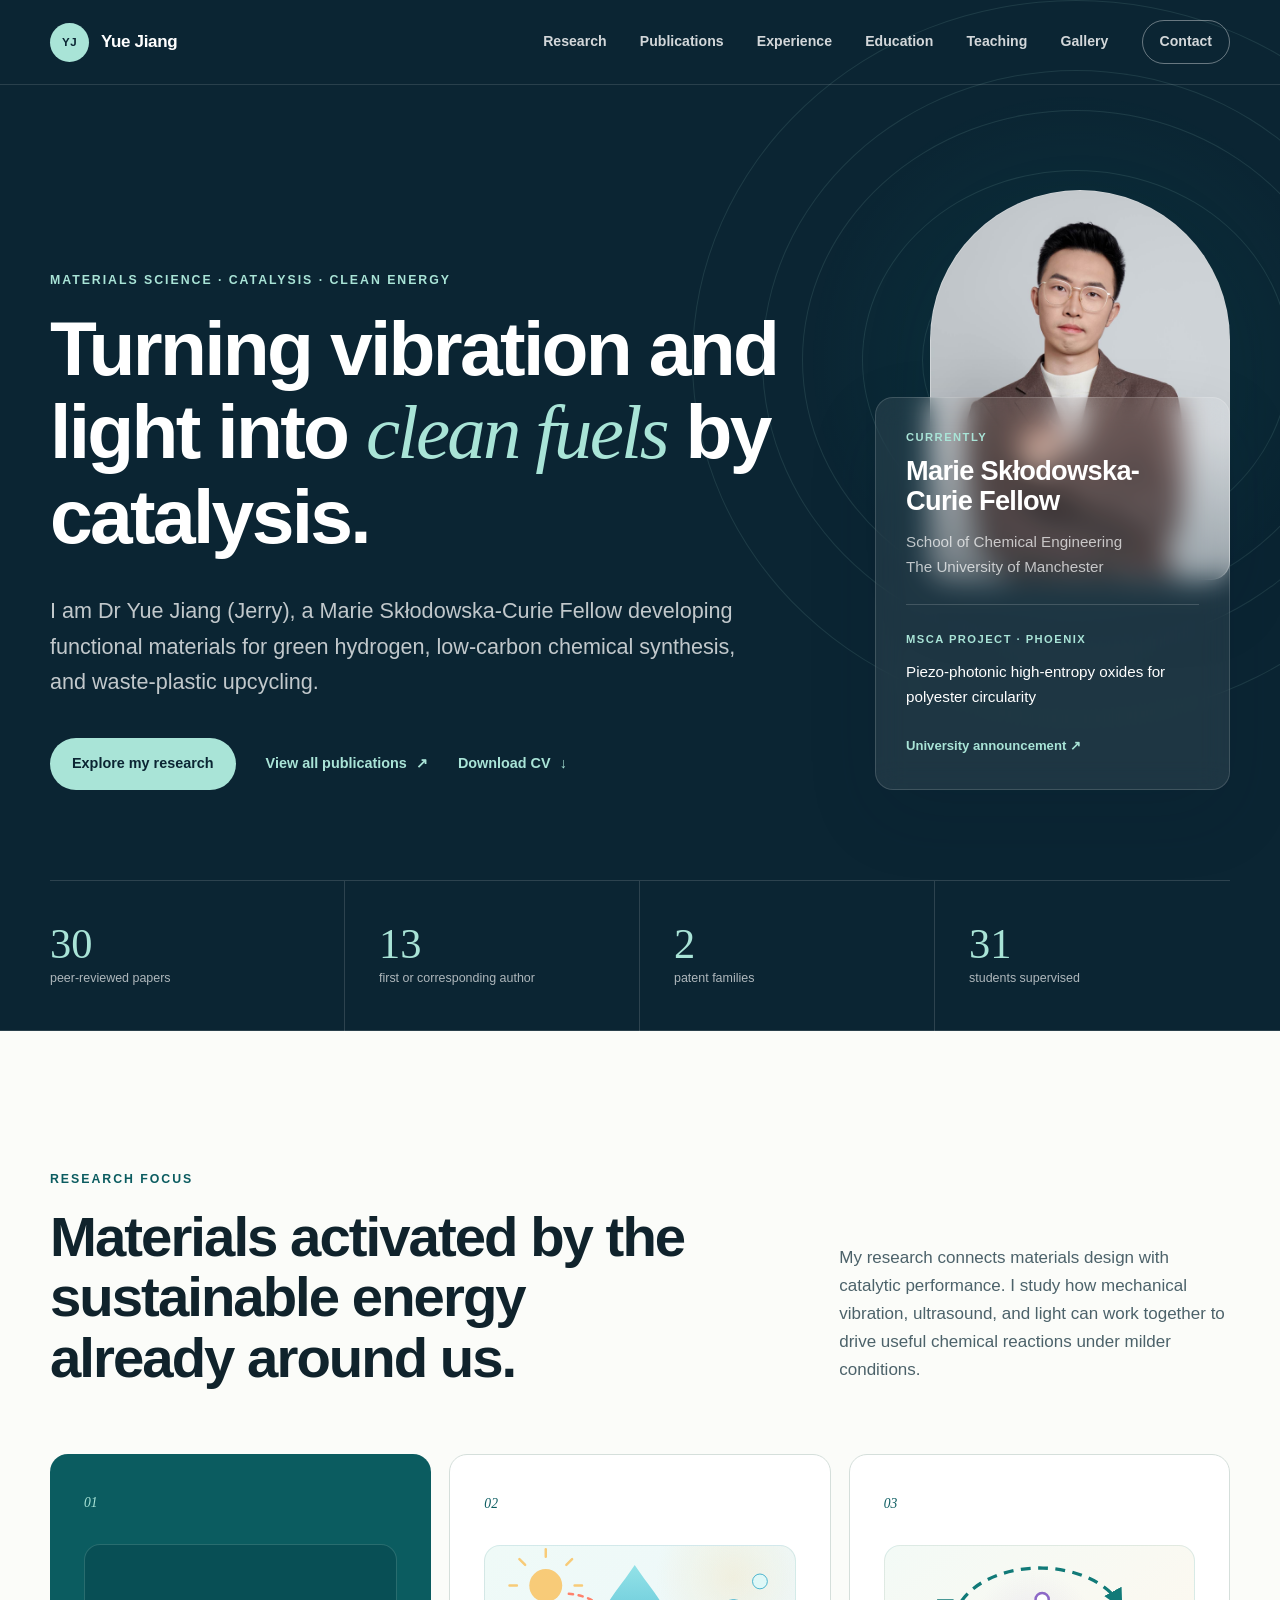
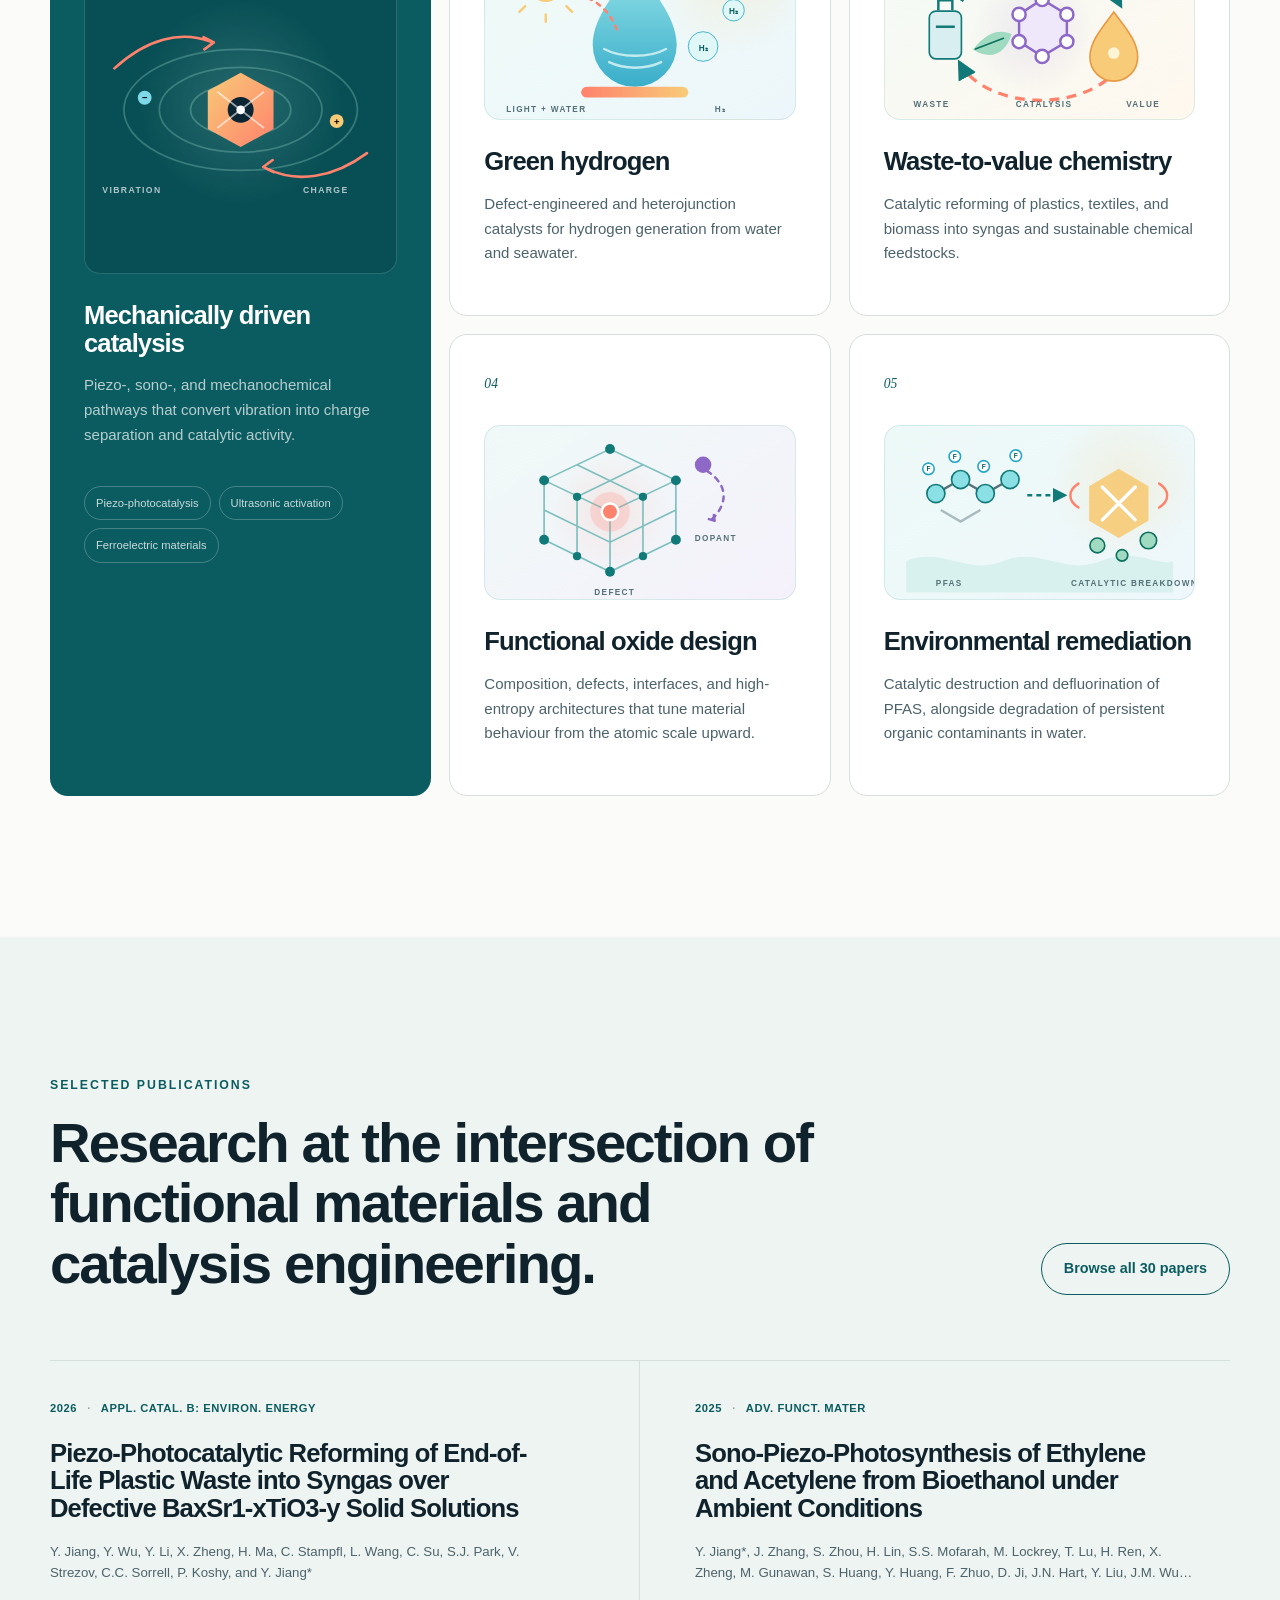
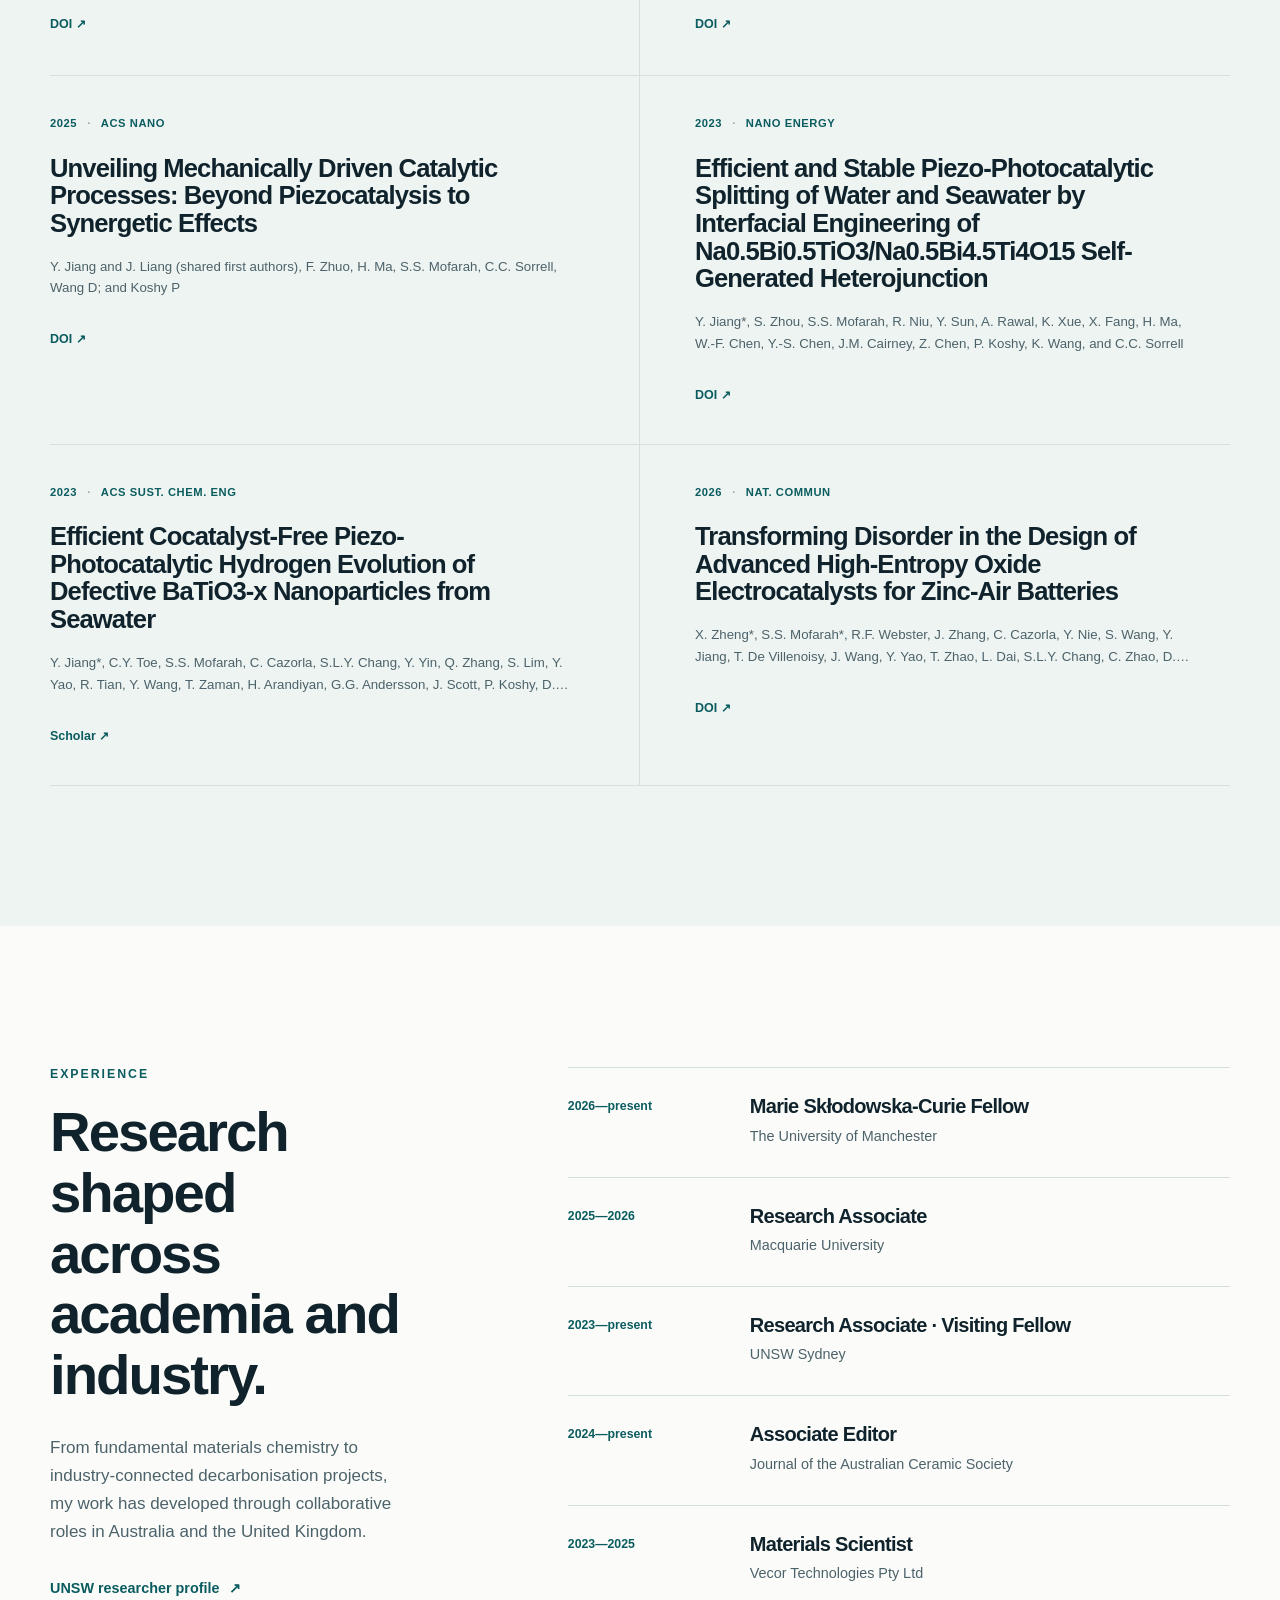
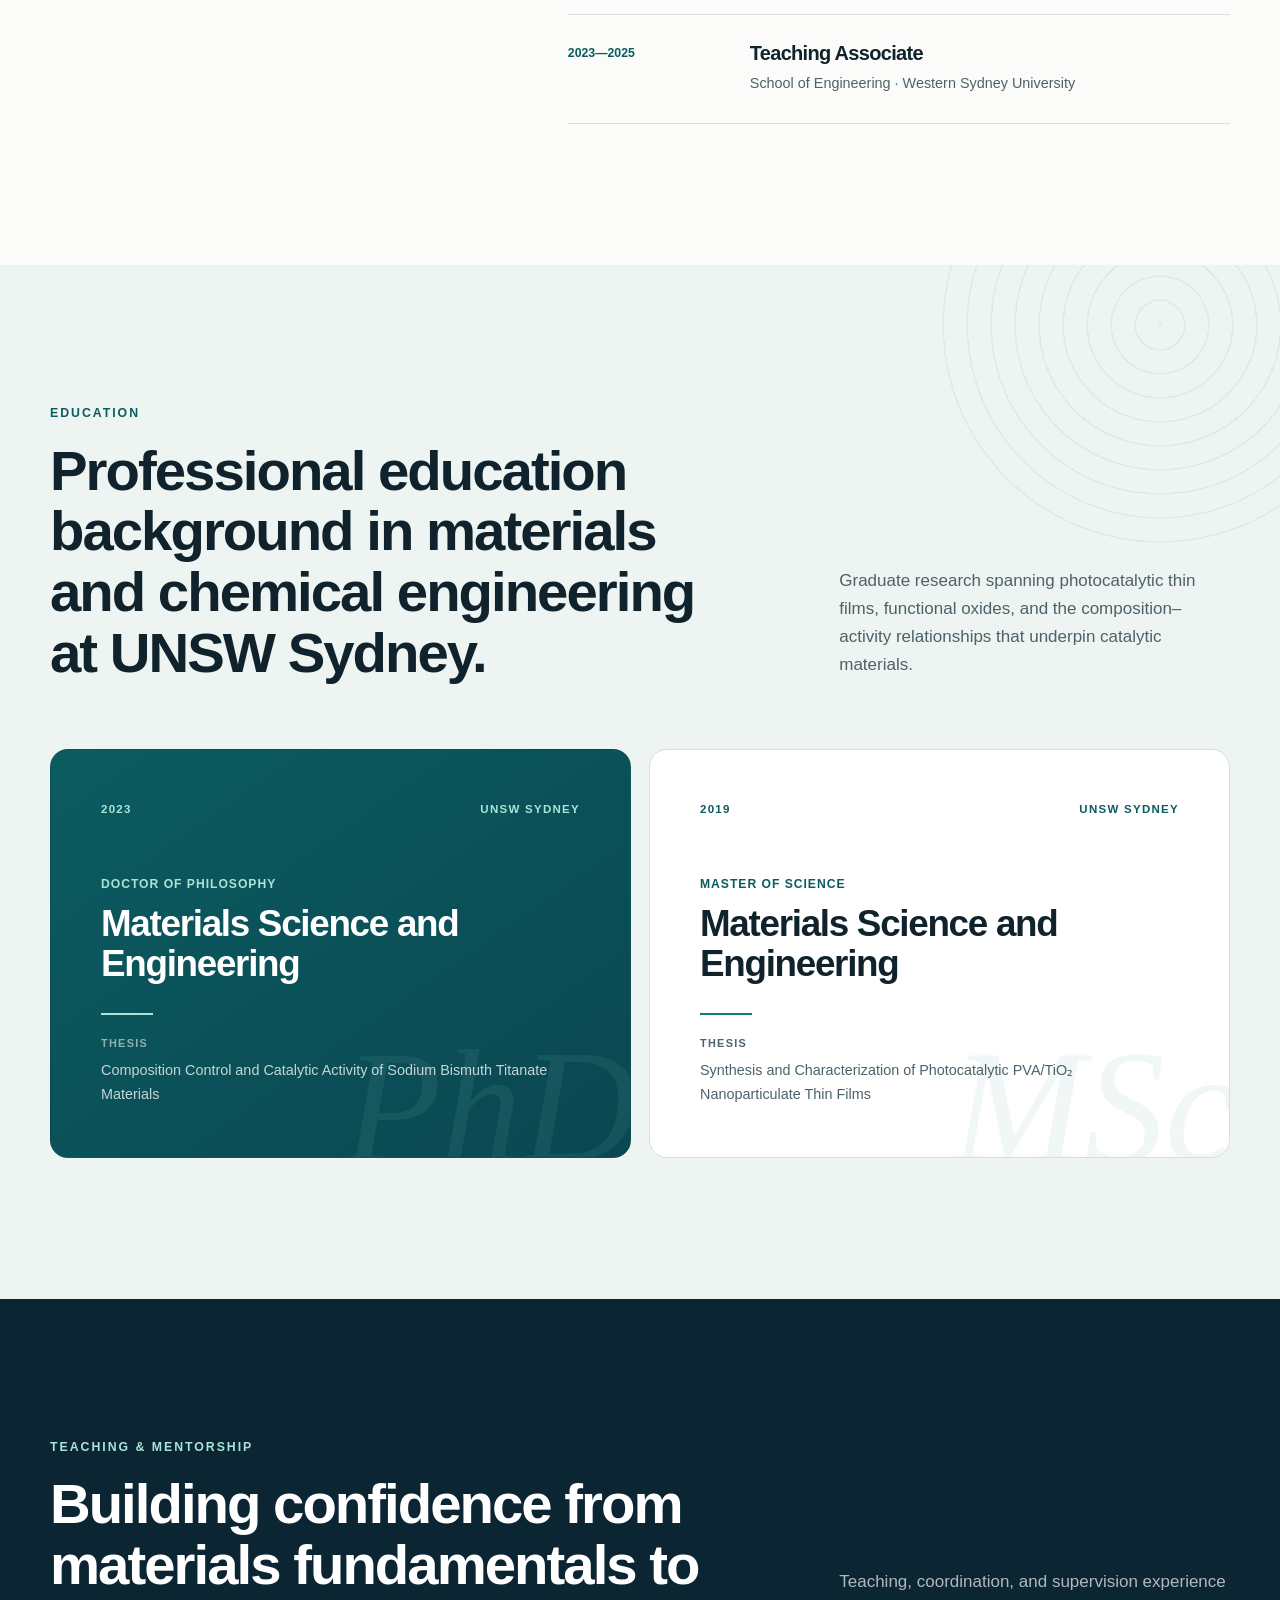
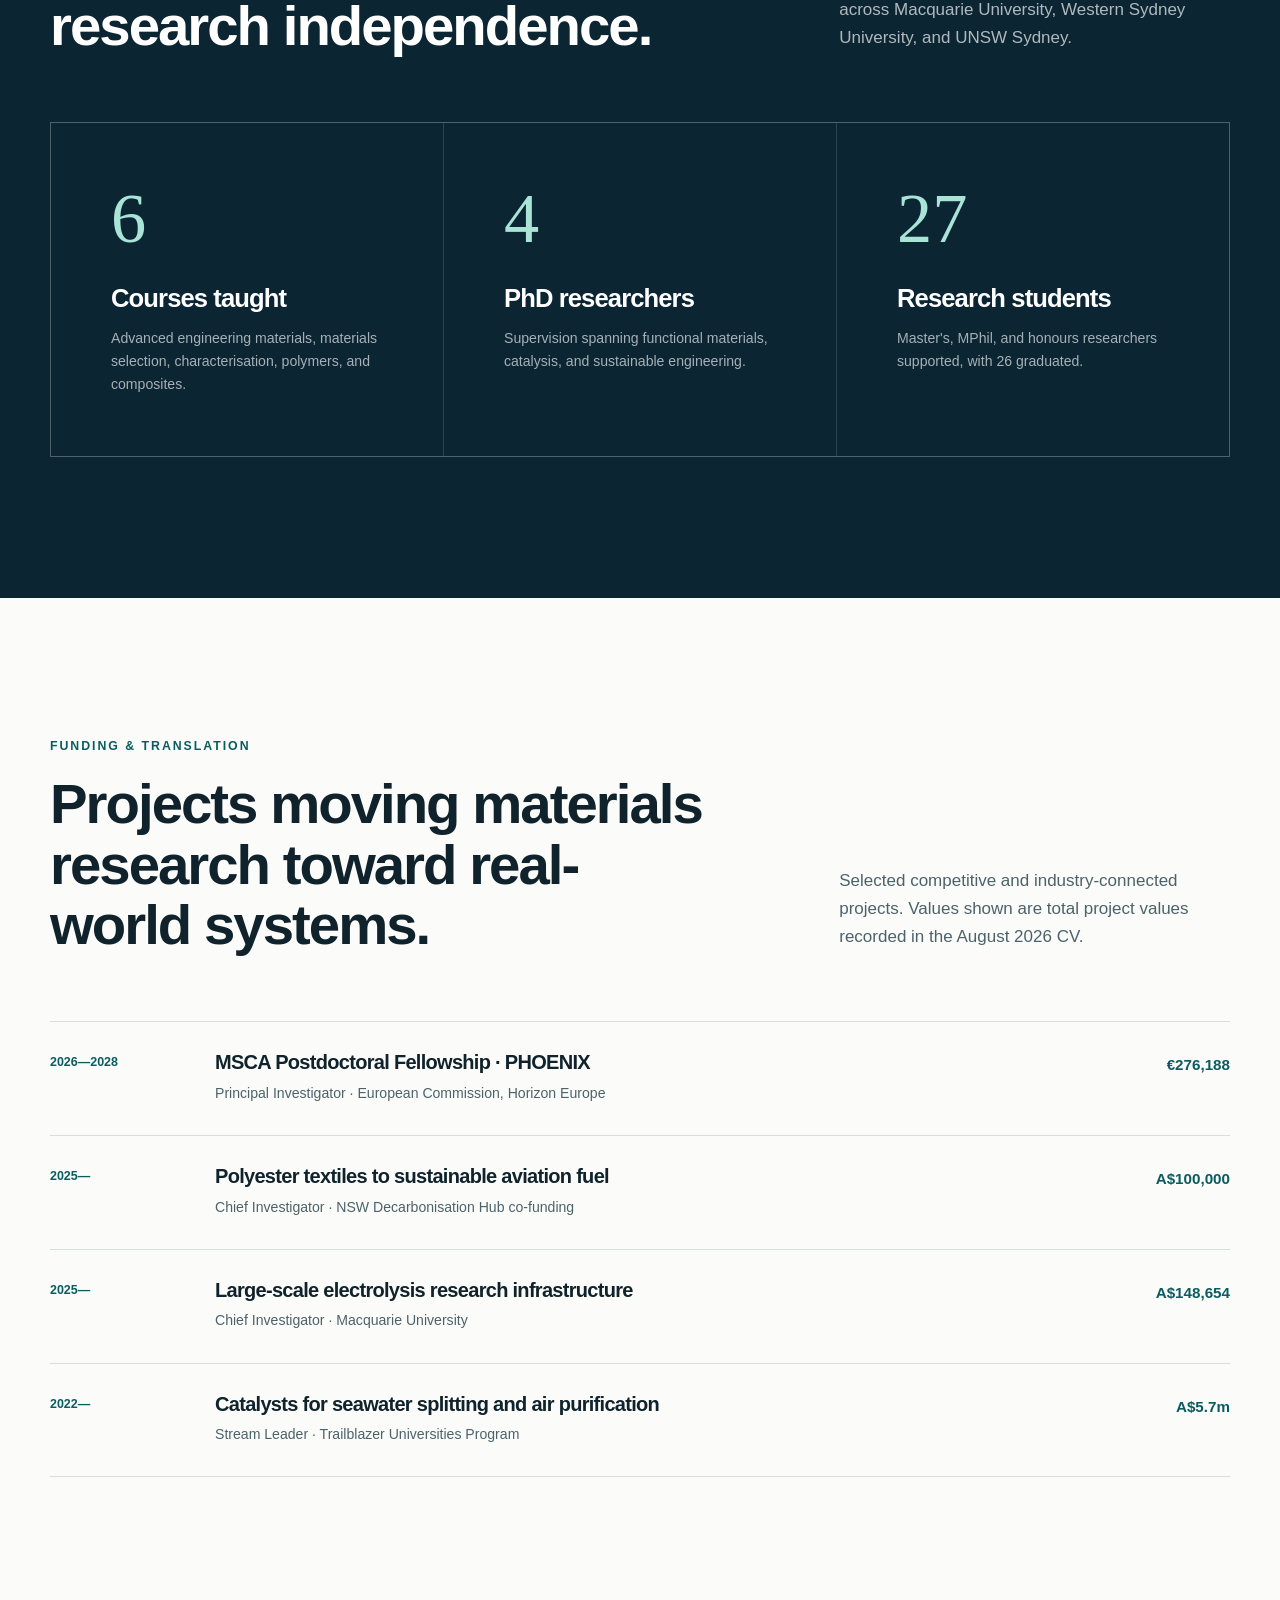
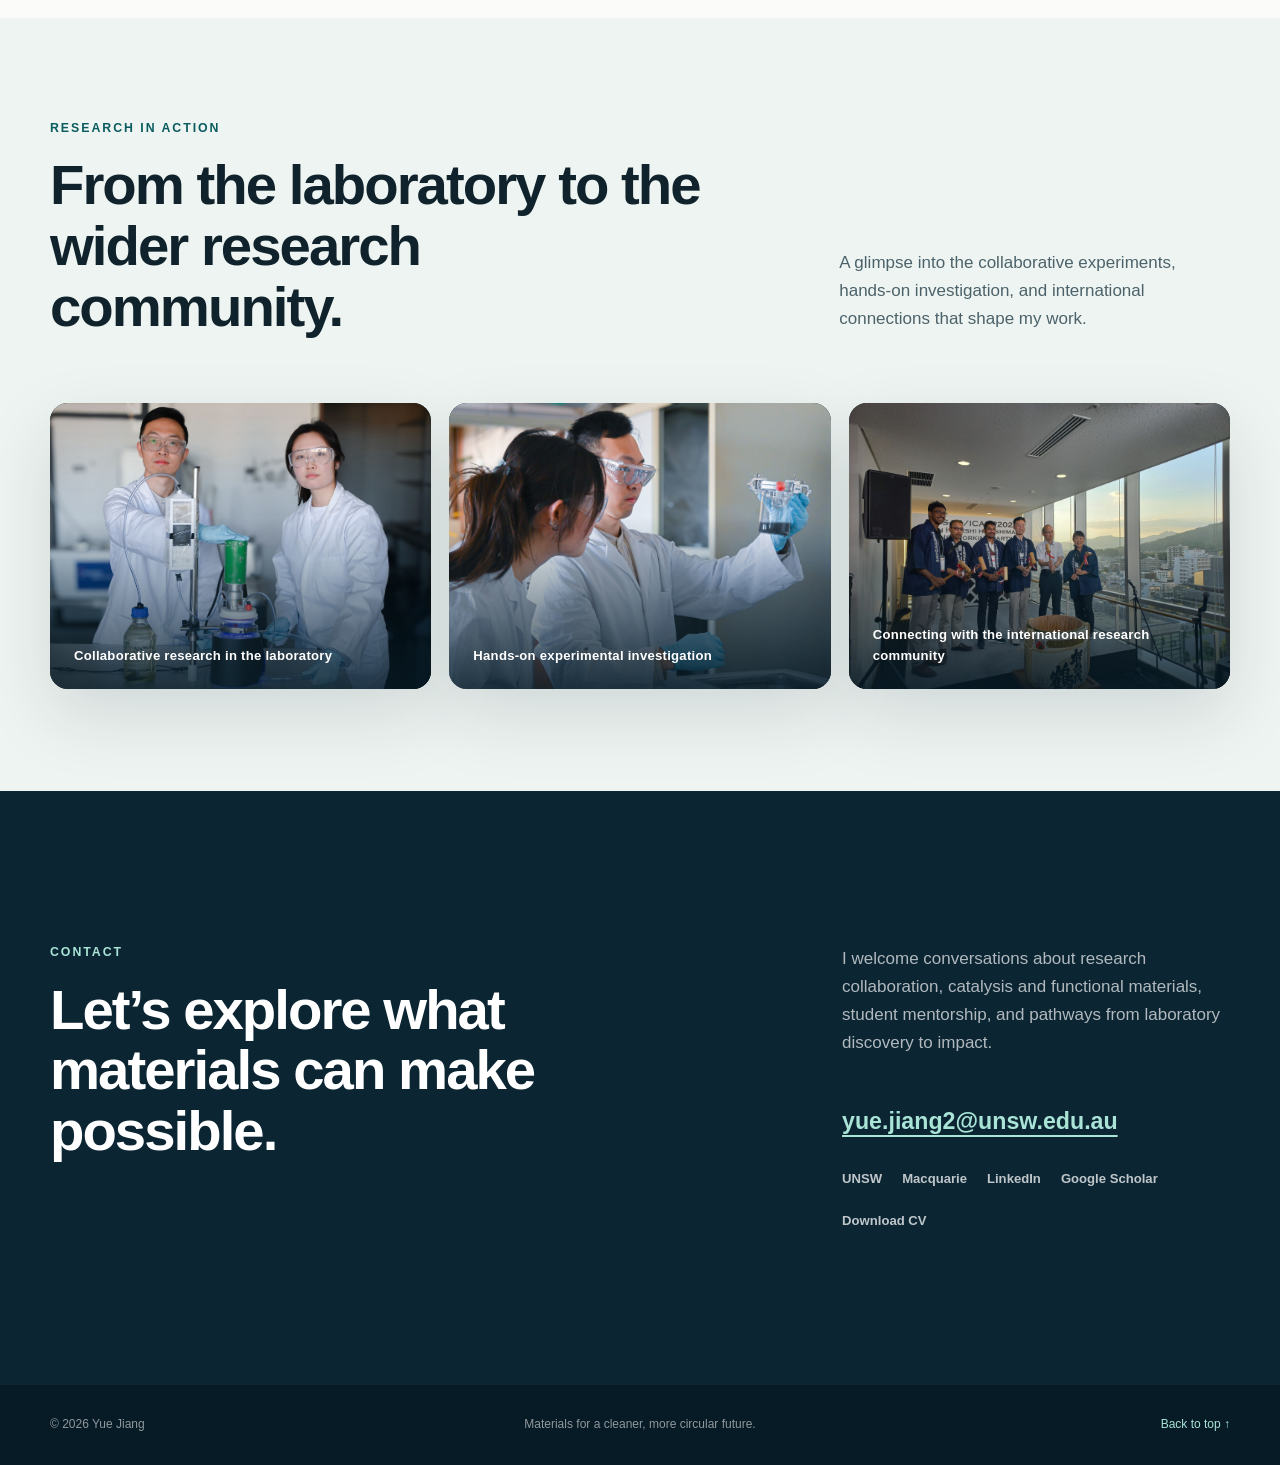
==== commit f58d26c9: "Remove MDC figure showcase" ====
--- a/index.html
+++ b/index.html
@@ -30,7 +30,7 @@
         "@id": "https://yuejiangjerry.github.io/#profile",
         "url": "https://yuejiangjerry.github.io/",
         "dateCreated": "2026-08-14T00:00:00+10:00",
-        "dateModified": "2026-08-15T00:00:00+10:00",
+      "dateModified": "2026-08-16T00:00:00+10:00",
         "mainEntity": {
           "@type": "Person",
           "@id": "https://yuejiangjerry.github.io/#person",
@@ -173,56 +173,6 @@
               reactions under milder conditions.
             </p>
           </div>
-          <article class="mechanism-showcase" aria-labelledby="mechanism-showcase-title">
-            <div class="mechanism-showcase-copy">
-              <p class="eyebrow mechanism-eyebrow">Mechanism framework</p>
-              <h3 id="mechanism-showcase-title">From mechanical stimulus to catalytic charge.</h3>
-              <p>
-                A unified view of how strain, acoustic pressure, and friction reshape charge behaviour
-                and enable redox chemistry across energy, biomedical, and environmental applications.
-              </p>
-              <ul aria-label="Mechanically driven catalytic pathways">
-                <li>Piezo­catalysis</li>
-                <li>Sonocatalysis</li>
-                <li>Tribocatalysis</li>
-                <li>Flexocatalysis</li>
-              </ul>
-            </div>
-            <figure class="mechanism-showcase-overview">
-              <img
-                src="assets/mdc-overview.png"
-                alt="Overview of mechanically driven catalysis mechanisms and applications"
-                width="2979"
-                height="2946"
-                loading="eager"
-                decoding="async"
-              />
-            </figure>
-            <div class="mechanism-theory-grid" aria-label="Piezocatalytic charge theories">
-              <figure class="mechanism-theory mechanism-theory-band">
-                <img
-                  src="assets/mdc-energy-band.png"
-                  alt="Energy-band theory for polarization-induced piezocatalytic redox reactions"
-                  width="2079"
-                  height="1559"
-                  loading="eager"
-                  decoding="async"
-                />
-                <figcaption class="sr-only">Energy-band theory</figcaption>
-              </figure>
-              <figure class="mechanism-theory mechanism-theory-screening">
-                <img
-                  src="assets/mdc-screening-charge.png"
-                  alt="Screening-charge theory for polarization-induced piezocatalytic redox reactions"
-                  width="2079"
-                  height="1559"
-                  loading="eager"
-                  decoding="async"
-                />
-                <figcaption class="sr-only">Screening-charge theory</figcaption>
-              </figure>
-            </div>
-          </article>
           <div class="research-grid">
             <article class="research-card research-card-featured">
               <span class="research-number">01</span>
--- a/assets/styles.css
+++ b/assets/styles.css
@@ -679,111 +679,6 @@
   object-fit: contain;
 }
 
-.mechanism-showcase {
-  display: grid;
-  grid-template-columns: minmax(280px, 0.72fr) minmax(0, 1.28fr);
-  margin: 0 0 22px;
-  overflow: hidden;
-  background: var(--white);
-  border: 1px solid var(--line);
-  border-radius: var(--radius);
-  box-shadow: 0 24px 70px rgba(8, 61, 70, 0.09);
-}
-
-.mechanism-showcase-copy {
-  display: flex;
-  padding: clamp(32px, 4vw, 54px);
-  flex-direction: column;
-  justify-content: center;
-  background:
-    radial-gradient(circle at 20% 8%, rgba(169, 228, 215, 0.14), transparent 33%),
-    var(--teal-dark);
-  color: var(--white);
-}
-
-.mechanism-eyebrow {
-  color: var(--mint);
-}
-
-.mechanism-showcase-copy h3 {
-  max-width: 390px;
-  margin: 0 0 20px;
-  color: var(--white);
-  font-size: clamp(1.75rem, 3vw, 2.85rem);
-  line-height: 1.03;
-}
-
-.mechanism-showcase-copy > p:not(.eyebrow) {
-  max-width: 410px;
-  color: rgba(255, 255, 255, 0.7);
-  font-size: 0.94rem;
-}
-
-.mechanism-showcase-copy ul {
-  display: flex;
-  margin: 24px 0 0;
-  padding: 0;
-  gap: 8px;
-  flex-wrap: wrap;
-  list-style: none;
-}
-
-.mechanism-showcase-copy li {
-  padding: 7px 11px;
-  border: 1px solid rgba(169, 228, 215, 0.28);
-  border-radius: 999px;
-  color: rgba(255, 255, 255, 0.82);
-  font-size: 0.7rem;
-}
-
-.mechanism-showcase-overview {
-  display: grid;
-  height: clamp(470px, 48vw, 600px);
-  margin: 0;
-  padding: 20px;
-  place-items: center;
-  overflow: hidden;
-  background:
-    radial-gradient(circle at 52% 50%, rgba(248, 203, 120, 0.18), transparent 28%),
-    linear-gradient(145deg, #f6fbf9, #eef5f6);
-}
-
-.mechanism-showcase-overview img {
-  display: block;
-  width: 100%;
-  max-width: 100%;
-  height: 100%;
-  object-fit: contain;
-}
-
-.mechanism-theory-grid {
-  display: grid;
-  grid-column: 1 / -1;
-  grid-template-columns: repeat(2, minmax(0, 1fr));
-  gap: 1px;
-  background: var(--line);
-  border-top: 1px solid var(--line);
-}
-
-.mechanism-theory {
-  margin: 0;
-  overflow: hidden;
-}
-
-.mechanism-theory-band {
-  background: #e8f4ff;
-}
-
-.mechanism-theory-screening {
-  background: #ffebdf;
-}
-
-.mechanism-theory img {
-  display: block;
-  width: 100%;
-  height: auto;
-}
-
 .research-visual svg {
   width: 100%;
   height: 100%;
@@ -1670,15 +1565,6 @@
 }
 
 @media (max-width: 920px) {
-  .mechanism-showcase {
-    grid-template-columns: 1fr;
-  }
-
-  .mechanism-showcase-copy h3,
-  .mechanism-showcase-copy > p:not(.eyebrow) {
-    max-width: 620px;
-  }
-
   .nav-toggle {
     position: relative;
     z-index: 102;
@@ -1797,19 +1683,6 @@
 }
 
 @media (max-width: 640px) {
-  .mechanism-showcase-copy {
-    padding: 30px 26px;
-  }
-
-  .mechanism-showcase-overview {
-    height: 370px;
-    padding: 10px;
-  }
-
-  .mechanism-theory-grid {
-    grid-template-columns: 1fr;
-  }
-
   body {
     font-size: 16px;
   }
@@ -1982,4 +1855,3 @@
     animation-iteration-count: 1 !important;
   }
 }
-
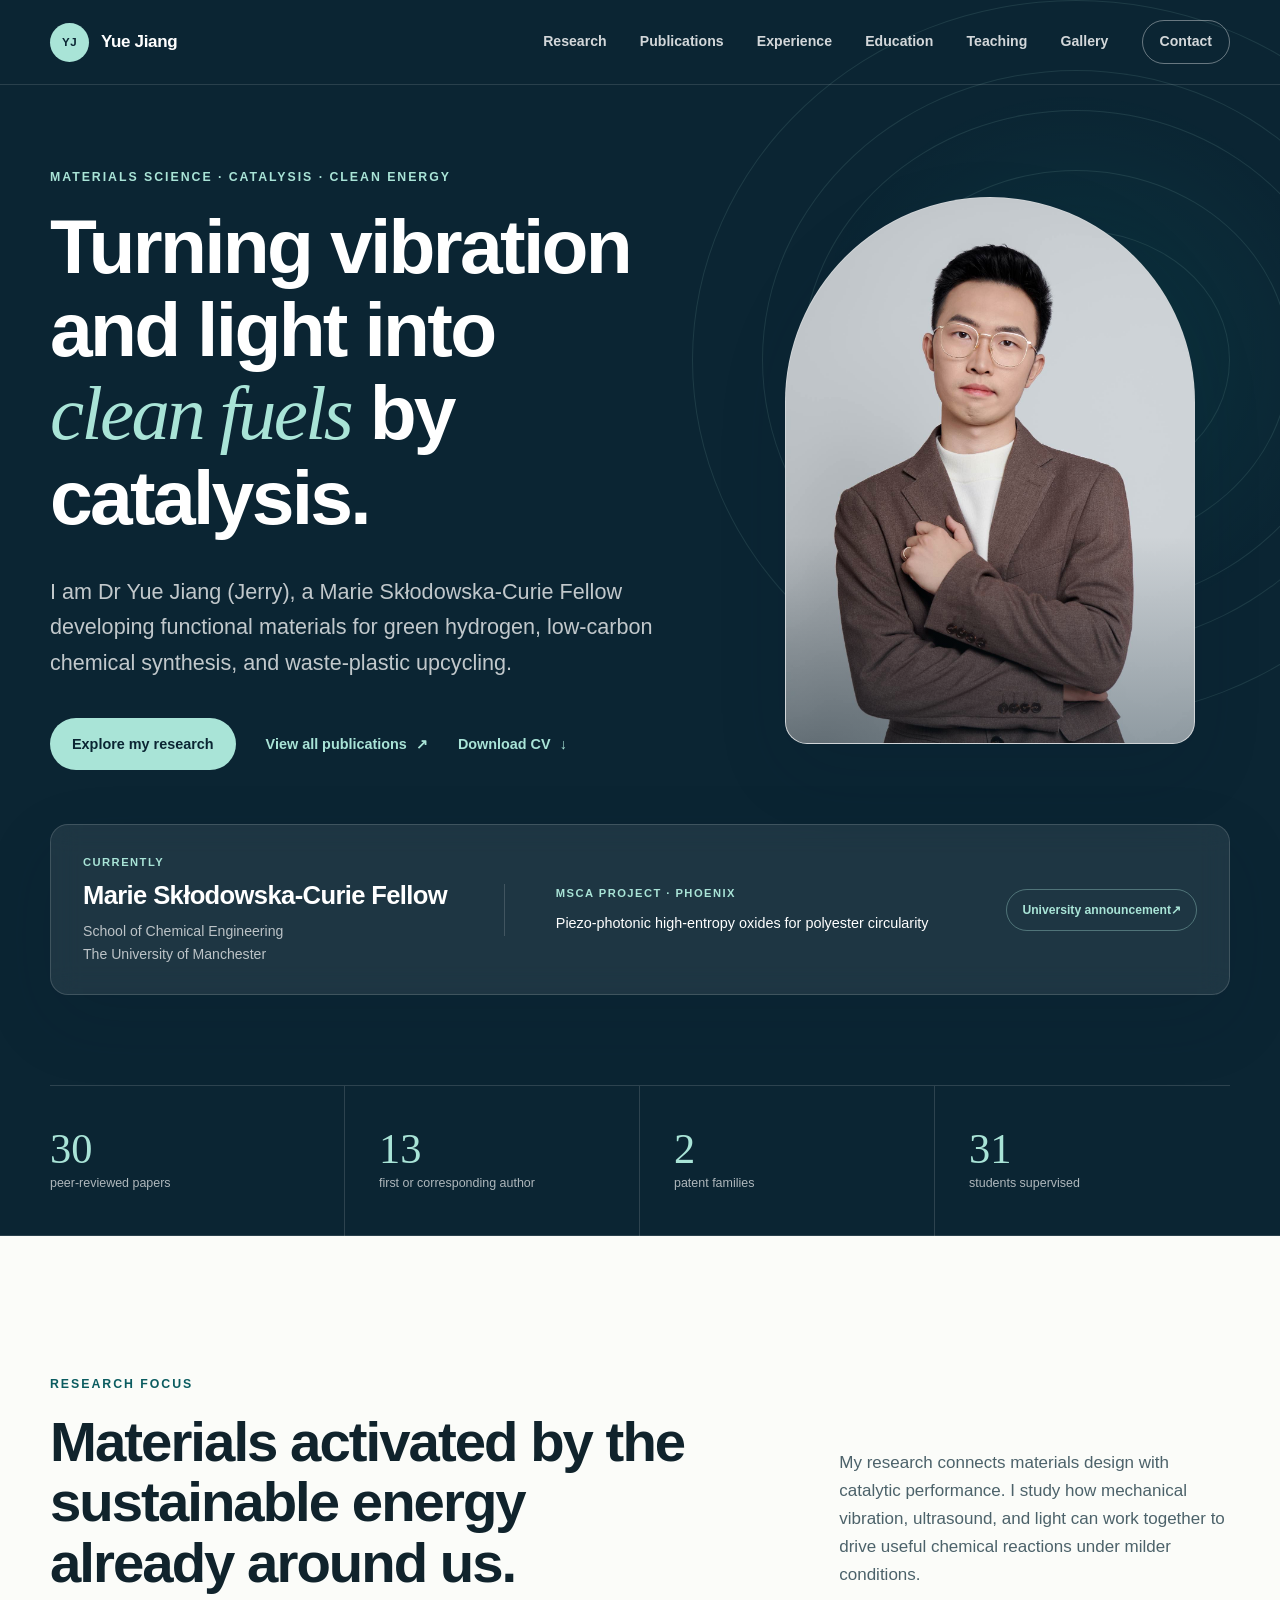
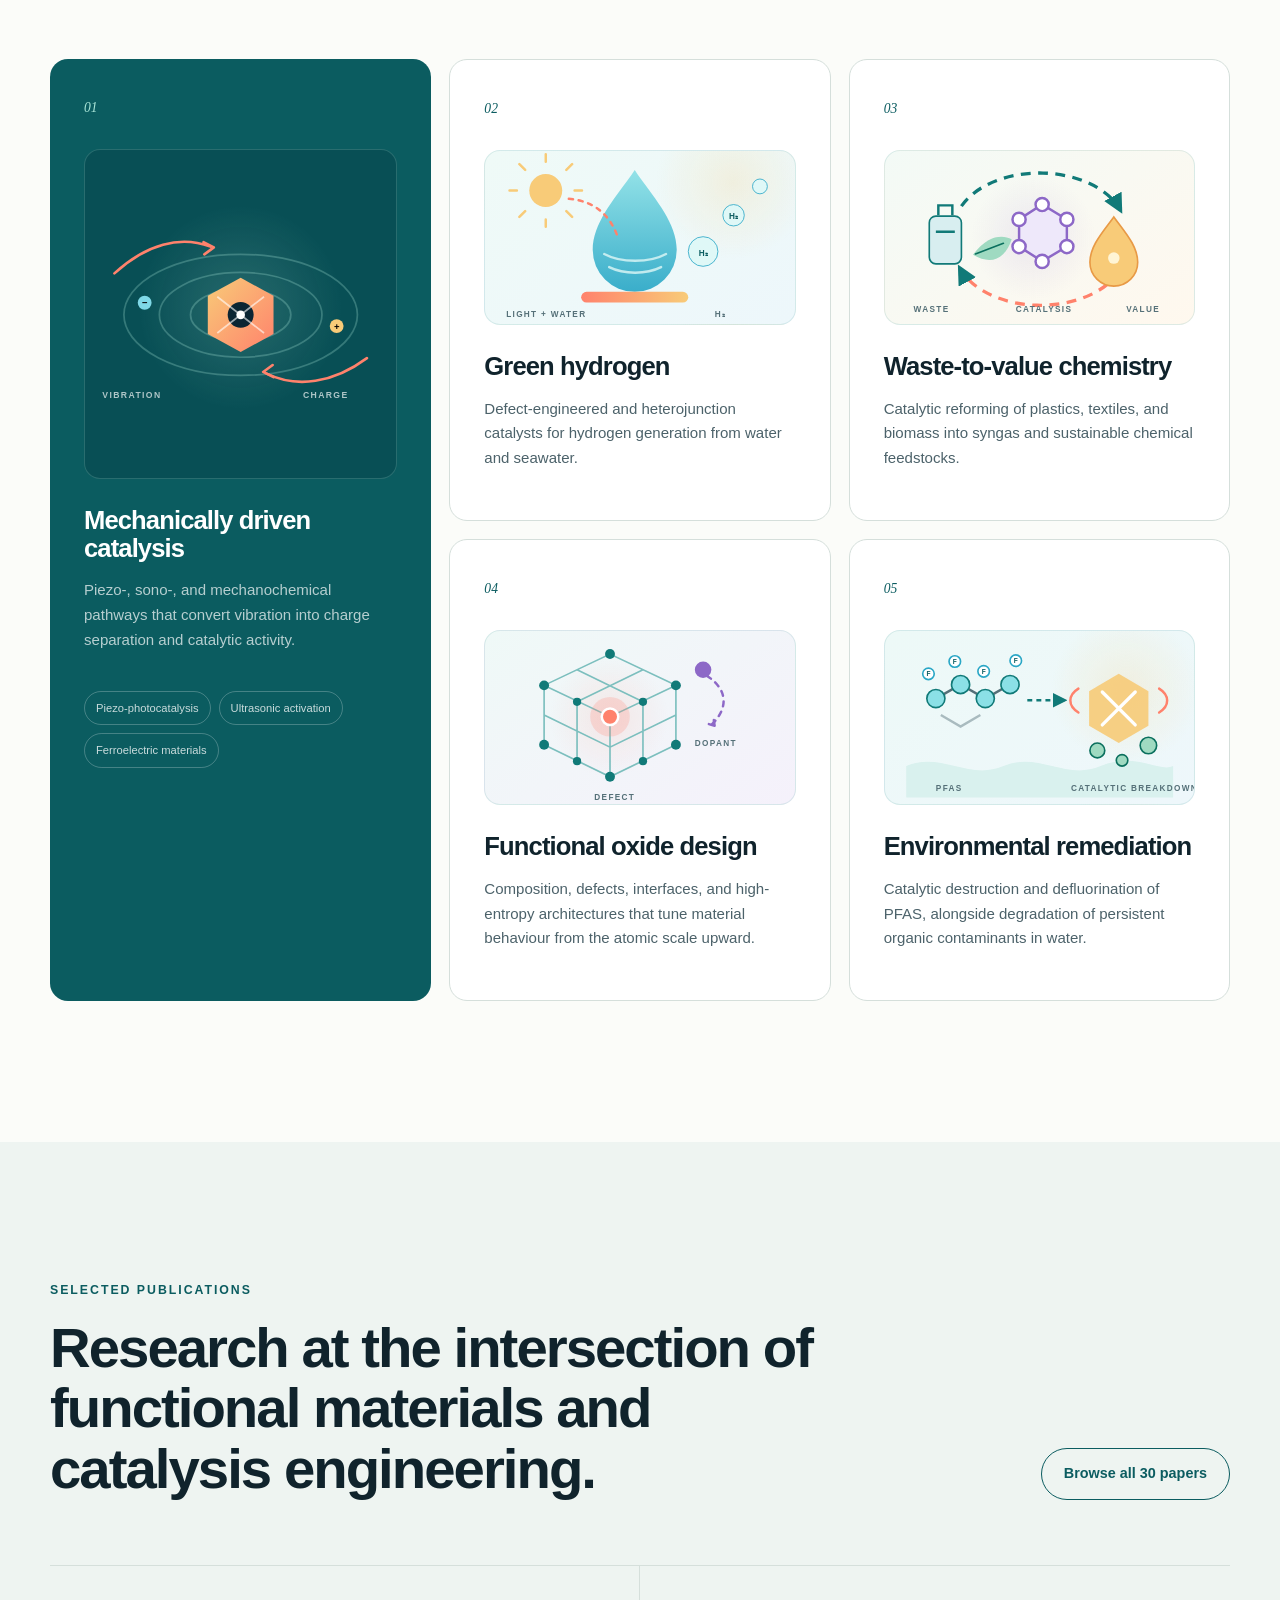
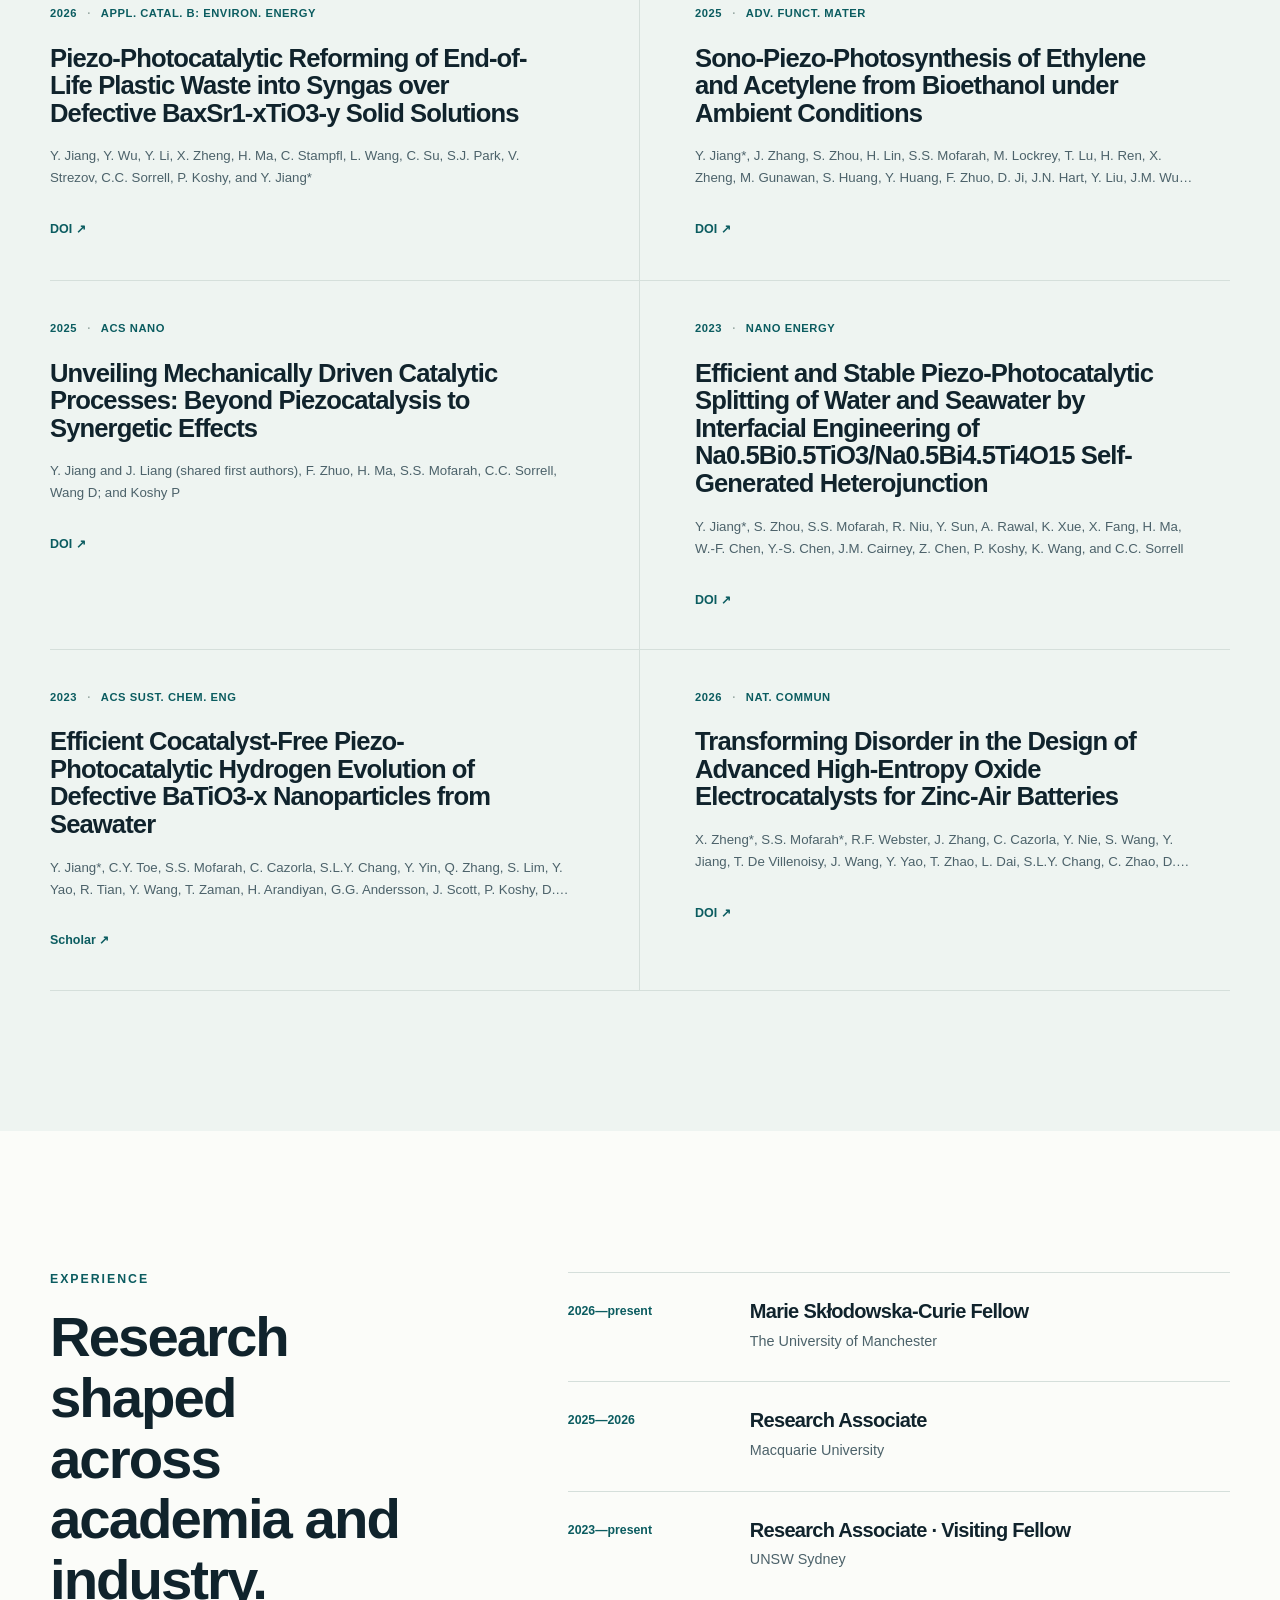
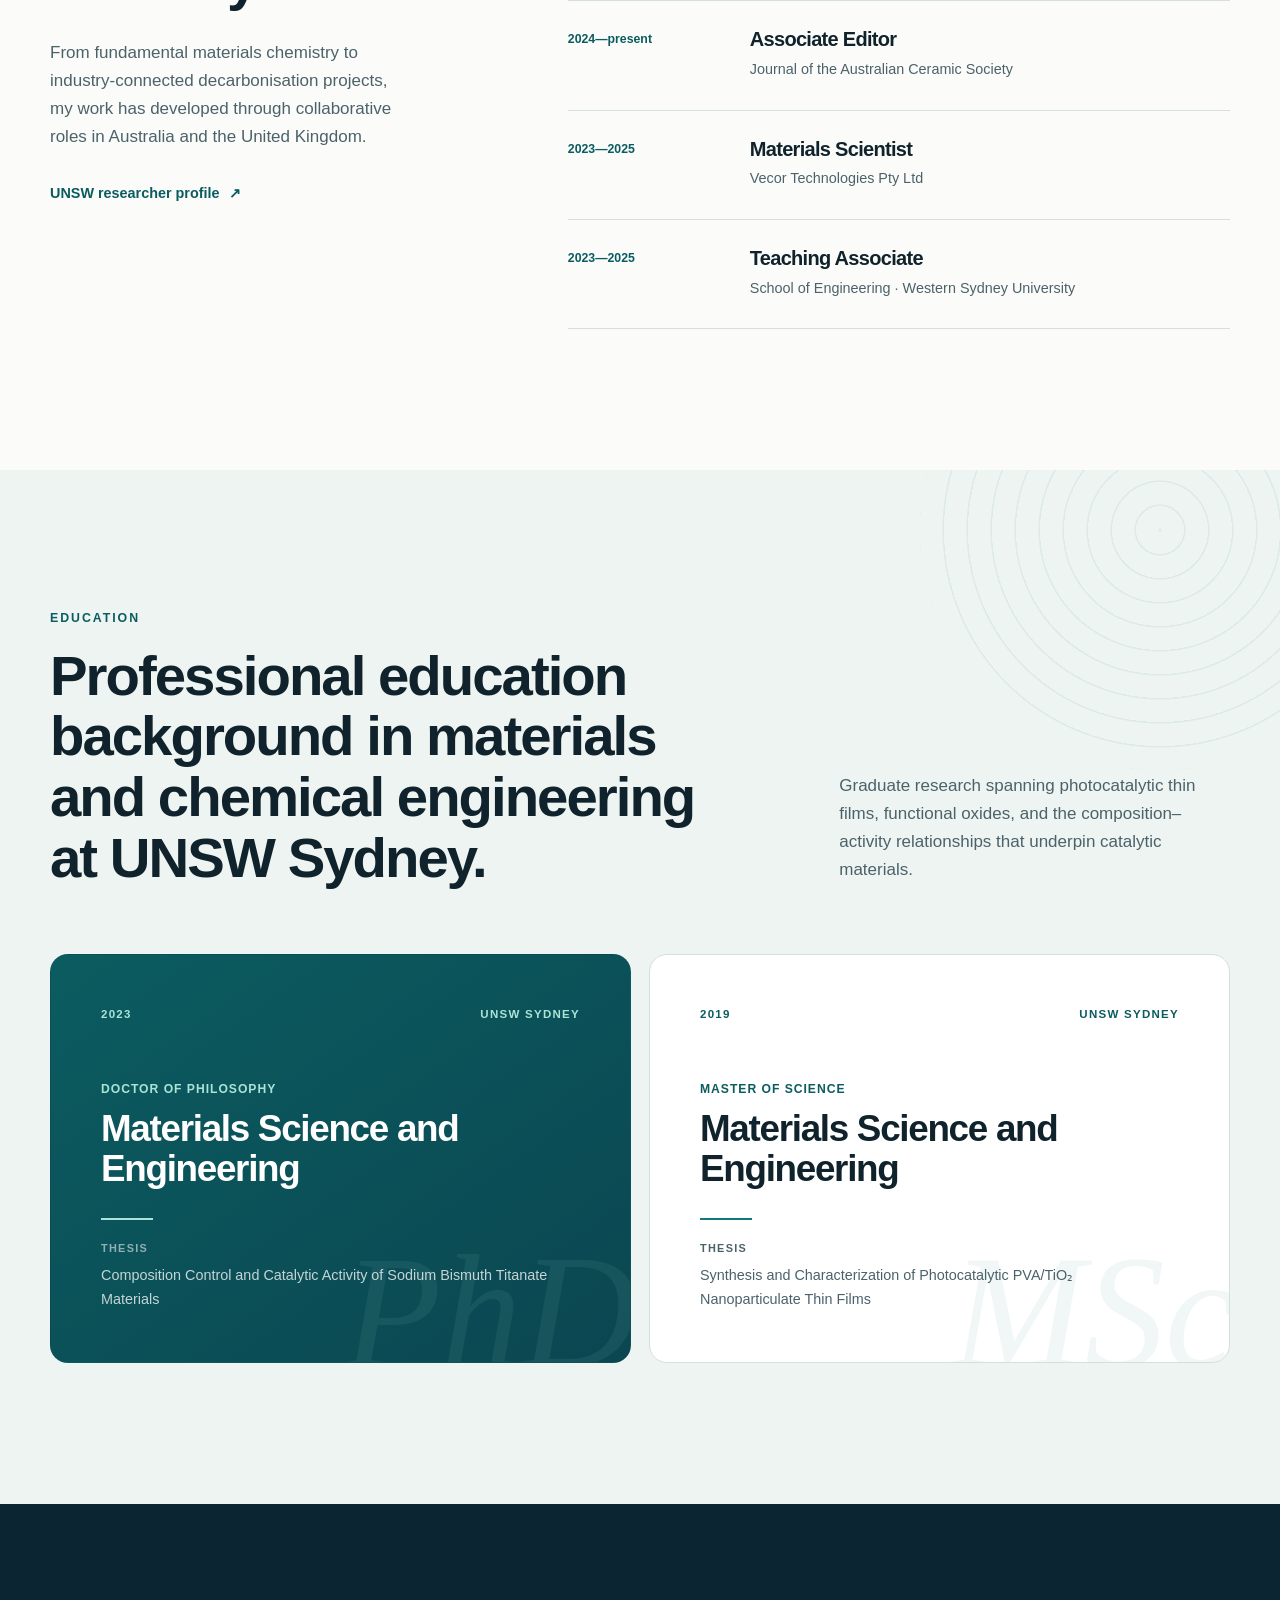
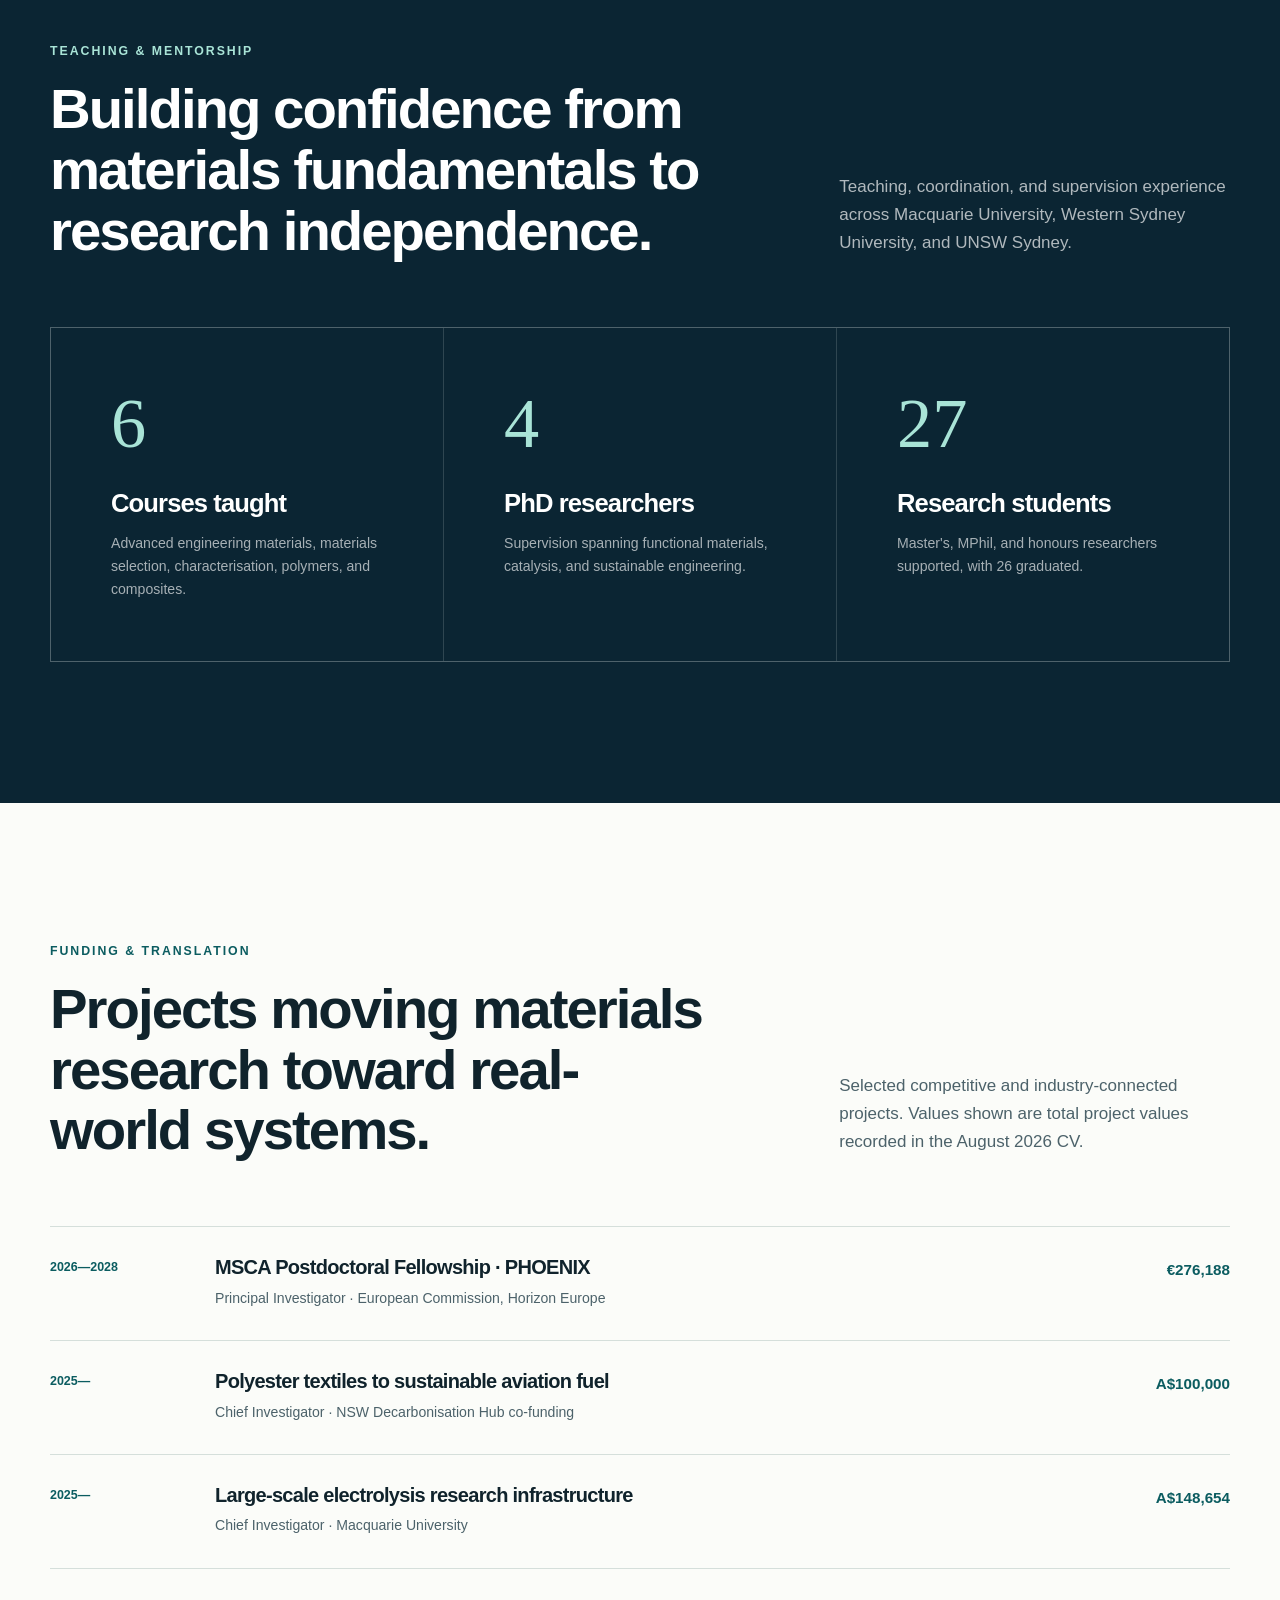
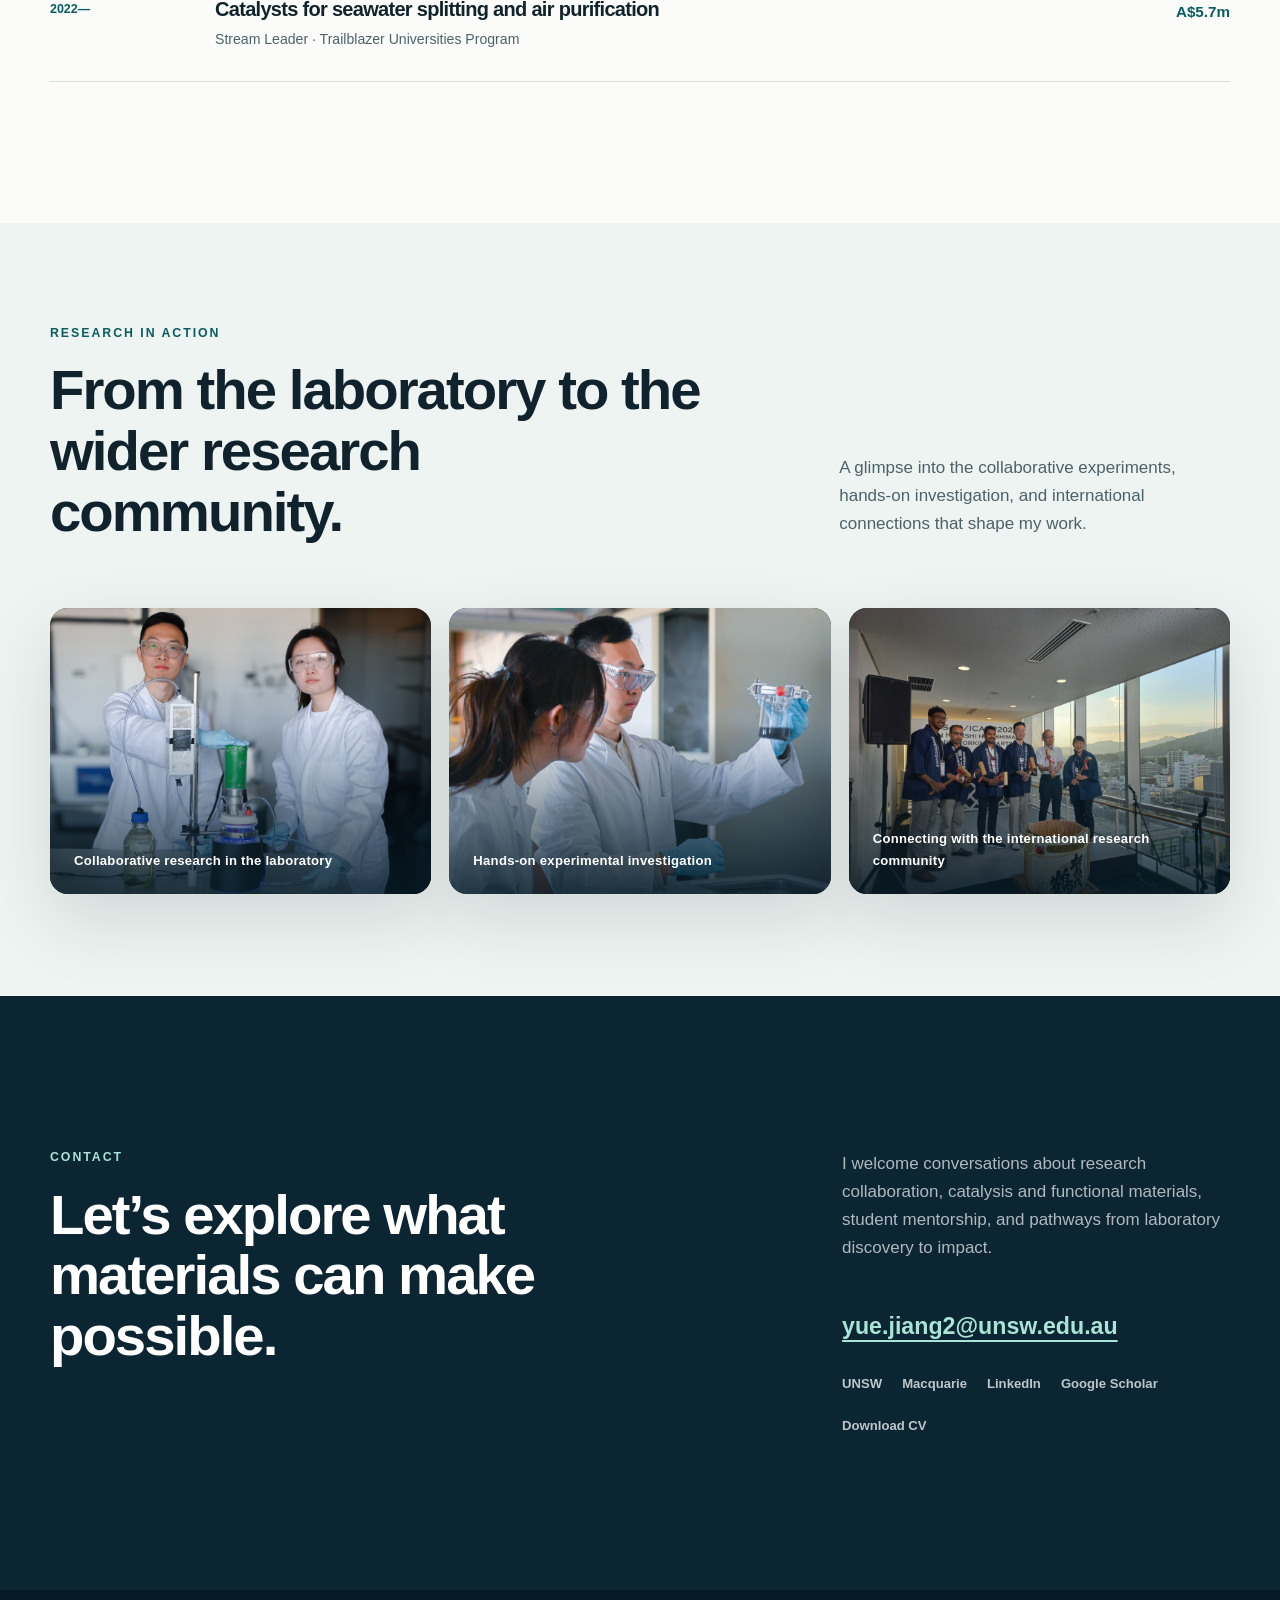
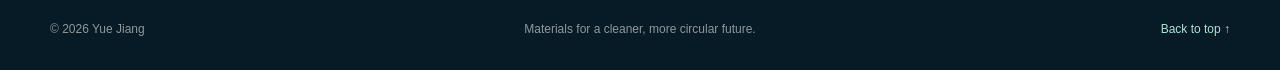
==== commit 6e2ac9e1: "Refine hero portrait layout" ====
--- a/index.html
+++ b/index.html
@@ -136,21 +136,24 @@
                 fetchpriority="high"
               />
             </figure>
-            <aside class="hero-card" aria-label="Current appointment">
+          </div>
+          <aside class="hero-card" aria-label="Current appointment">
+            <div class="hero-card-role">
               <p class="card-kicker">Currently</p>
               <h2>Marie Skłodowska-Curie Fellow</h2>
               <p>School of Chemical Engineering<br />The University of Manchester</p>
-              <div class="hero-card-rule"></div>
+            </div>
+            <div class="hero-card-project">
               <p class="project-label">MSCA Project · PHOENIX</p>
               <p class="project-name">Piezo-photonic high-entropy oxides for polyester circularity</p>
-              <a
-                class="card-link"
-                href="https://www.manchester.ac.uk/about/news/msca-postdoctoral-fellowships/"
-                target="_blank"
-                rel="noreferrer"
-              >University announcement <span aria-hidden="true">↗</span></a>
-            </aside>
-          </div>
+            </div>
+            <a
+              class="card-link"
+              href="https://www.manchester.ac.uk/about/news/msca-postdoctoral-fellowships/"
+              target="_blank"
+              rel="noreferrer"
+            >University announcement <span aria-hidden="true">↗</span></a>
+          </aside>
         </div>
         <div class="shell stats" aria-label="Career highlights">
           <div><strong>30</strong><span>peer-reviewed papers</span></div>
--- a/assets/styles.css
+++ b/assets/styles.css
@@ -275,8 +275,8 @@
 
 .hero {
   position: relative;
-  min-height: 920px;
-  padding: 190px 0 0;
+  min-height: 980px;
+  padding: 170px 0 0;
   overflow: hidden;
 }
 
@@ -337,26 +337,28 @@
   position: relative;
   z-index: 2;
   display: grid;
-  grid-template-columns: minmax(0, 1.5fr) minmax(300px, 0.55fr);
-  gap: clamp(48px, 8vw, 120px);
-  align-items: end;
+  grid-template-columns: minmax(0, 1.12fr) minmax(360px, 0.88fr);
+  column-gap: clamp(52px, 7vw, 92px);
+  row-gap: 54px;
+  align-items: center;
 }
 
 .hero-visual {
-  position: relative;
-  align-self: start;
-  padding-bottom: 210px;
+  display: flex;
+  width: 100%;
+  align-self: center;
+  justify-content: center;
 }
 
 .portrait-frame {
   position: relative;
-  width: 100%;
+  width: min(100%, 410px);
   margin: 0;
   overflow: hidden;
-  aspect-ratio: 4 / 5.2;
+  aspect-ratio: 3 / 4;
   background: #c9ced1;
   border: 1px solid rgba(255, 255, 255, 0.15);
-  border-radius: 160px 160px 20px 20px;
+  border-radius: 205px 205px 22px 22px;
   box-shadow: var(--shadow);
 }
 
@@ -372,7 +374,7 @@
   width: 100%;
   height: 100%;
   object-fit: cover;
-  object-position: 50% 17%;
+  object-position: 50% 14%;
 }
 
 .hero-copy h1 {
@@ -464,16 +466,23 @@
 }
 
 .hero-card {
-  position: absolute;
-  right: 0;
-  bottom: 0;
-  left: -55px;
-  padding: 30px;
+  position: relative;
+  display: grid;
+  grid-column: 1 / -1;
+  grid-template-columns: minmax(270px, 0.9fr) minmax(320px, 1.1fr) auto;
+  align-items: center;
+  padding: 28px 32px;
+  gap: clamp(28px, 4vw, 52px);
   background: rgba(255, 255, 255, 0.08);
   border: 1px solid rgba(255, 255, 255, 0.15);
   border-radius: var(--radius);
   box-shadow: var(--shadow);
   backdrop-filter: blur(14px);
+}
+
+.hero-card-role,
+.hero-card-project {
+  min-width: 0;
 }
 
 .card-kicker,
@@ -487,32 +496,41 @@
 }
 
 .hero-card h2 {
-  margin-bottom: 14px;
-  font-size: 1.7rem;
+  margin-bottom: 10px;
+  font-size: clamp(1.35rem, 2vw, 1.7rem);
   letter-spacing: -0.025em;
 }
 
-.hero-card > p:not(.card-kicker, .project-label, .project-name) {
+.hero-card-role > p:not(.card-kicker) {
+  margin-bottom: 0;
   color: rgba(255, 255, 255, 0.7);
-  font-size: 0.95rem;
-}
-
-.hero-card-rule {
-  height: 1px;
-  margin: 25px 0;
-  background: rgba(255, 255, 255, 0.16);
+  font-size: 0.88rem;
+}
+
+.hero-card-project {
+  padding-left: clamp(28px, 4vw, 52px);
+  border-left: 1px solid rgba(255, 255, 255, 0.16);
 }
 
 .project-name {
-  margin-bottom: 22px;
-  font-size: 0.95rem;
+  max-width: 390px;
+  margin-bottom: 0;
+  font-size: 0.9rem;
 }
 
 .card-link {
+  display: inline-flex;
+  min-height: 42px;
+  align-items: center;
+  justify-content: center;
+  padding: 10px 15px;
+  border: 1px solid rgba(169, 228, 215, 0.36);
+  border-radius: 999px;
   color: var(--mint);
-  font-size: 0.82rem;
+  font-size: 0.76rem;
   font-weight: 700;
   text-decoration: none;
+  white-space: nowrap;
 }
 
 .stats {
@@ -1615,16 +1633,22 @@
   }
 
   .hero-card {
-    position: relative;
-    left: auto;
-    margin-top: -45px;
-    margin-left: -30px;
-    max-width: 560px;
+    grid-template-columns: repeat(2, minmax(0, 1fr));
+    gap: 26px;
   }
 
   .hero-visual {
-    max-width: 500px;
-    padding-bottom: 0;
+    max-width: 470px;
+    margin-inline: auto;
+  }
+
+  .hero-card-project {
+    padding-left: 26px;
+  }
+
+  .card-link {
+    grid-column: 1 / -1;
+    justify-self: start;
   }
 
   .stats {
@@ -1720,8 +1744,20 @@
   }
 
   .hero-card {
+    grid-template-columns: 1fr;
     padding: 24px;
-    margin-left: 0;
+    gap: 22px;
+  }
+
+  .hero-card-project {
+    padding-top: 22px;
+    padding-left: 0;
+    border-top: 1px solid rgba(255, 255, 255, 0.16);
+    border-left: 0;
+  }
+
+  .card-link {
+    grid-column: auto;
   }
 
   .portrait-frame {
